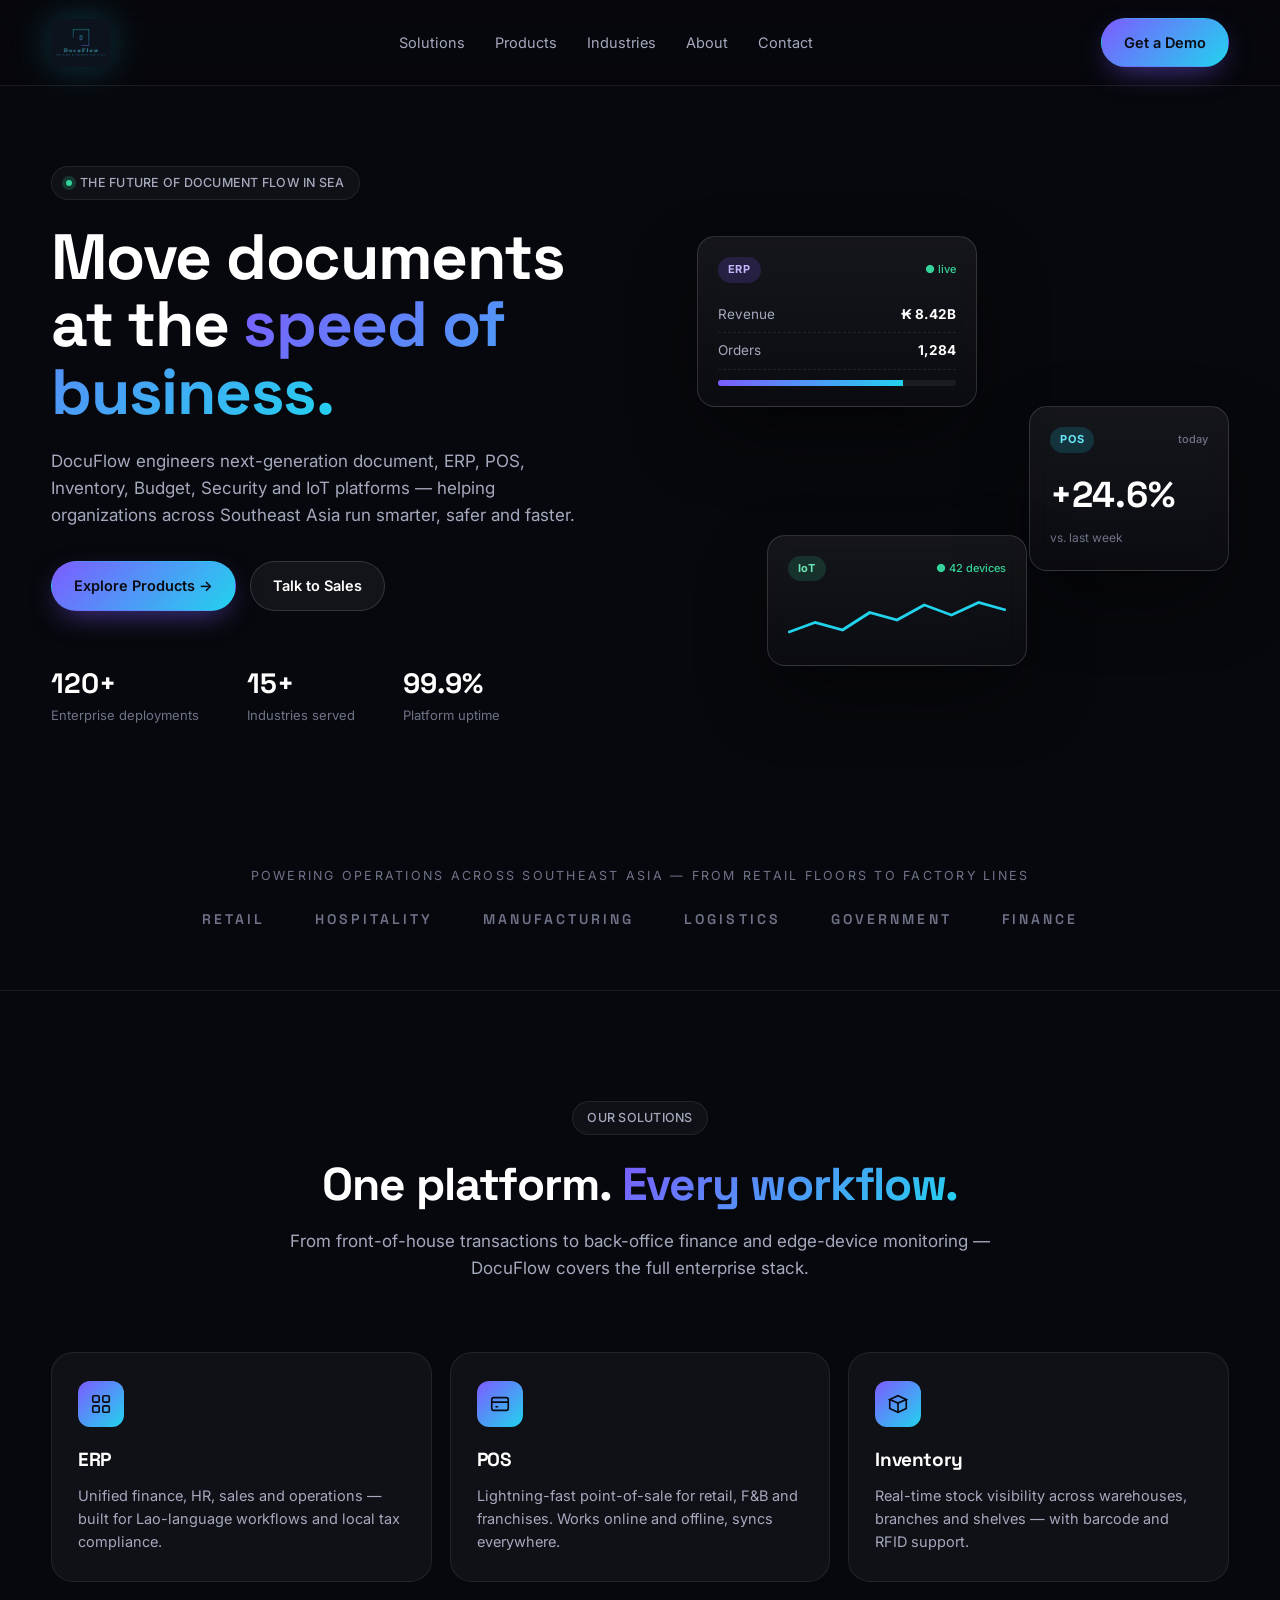
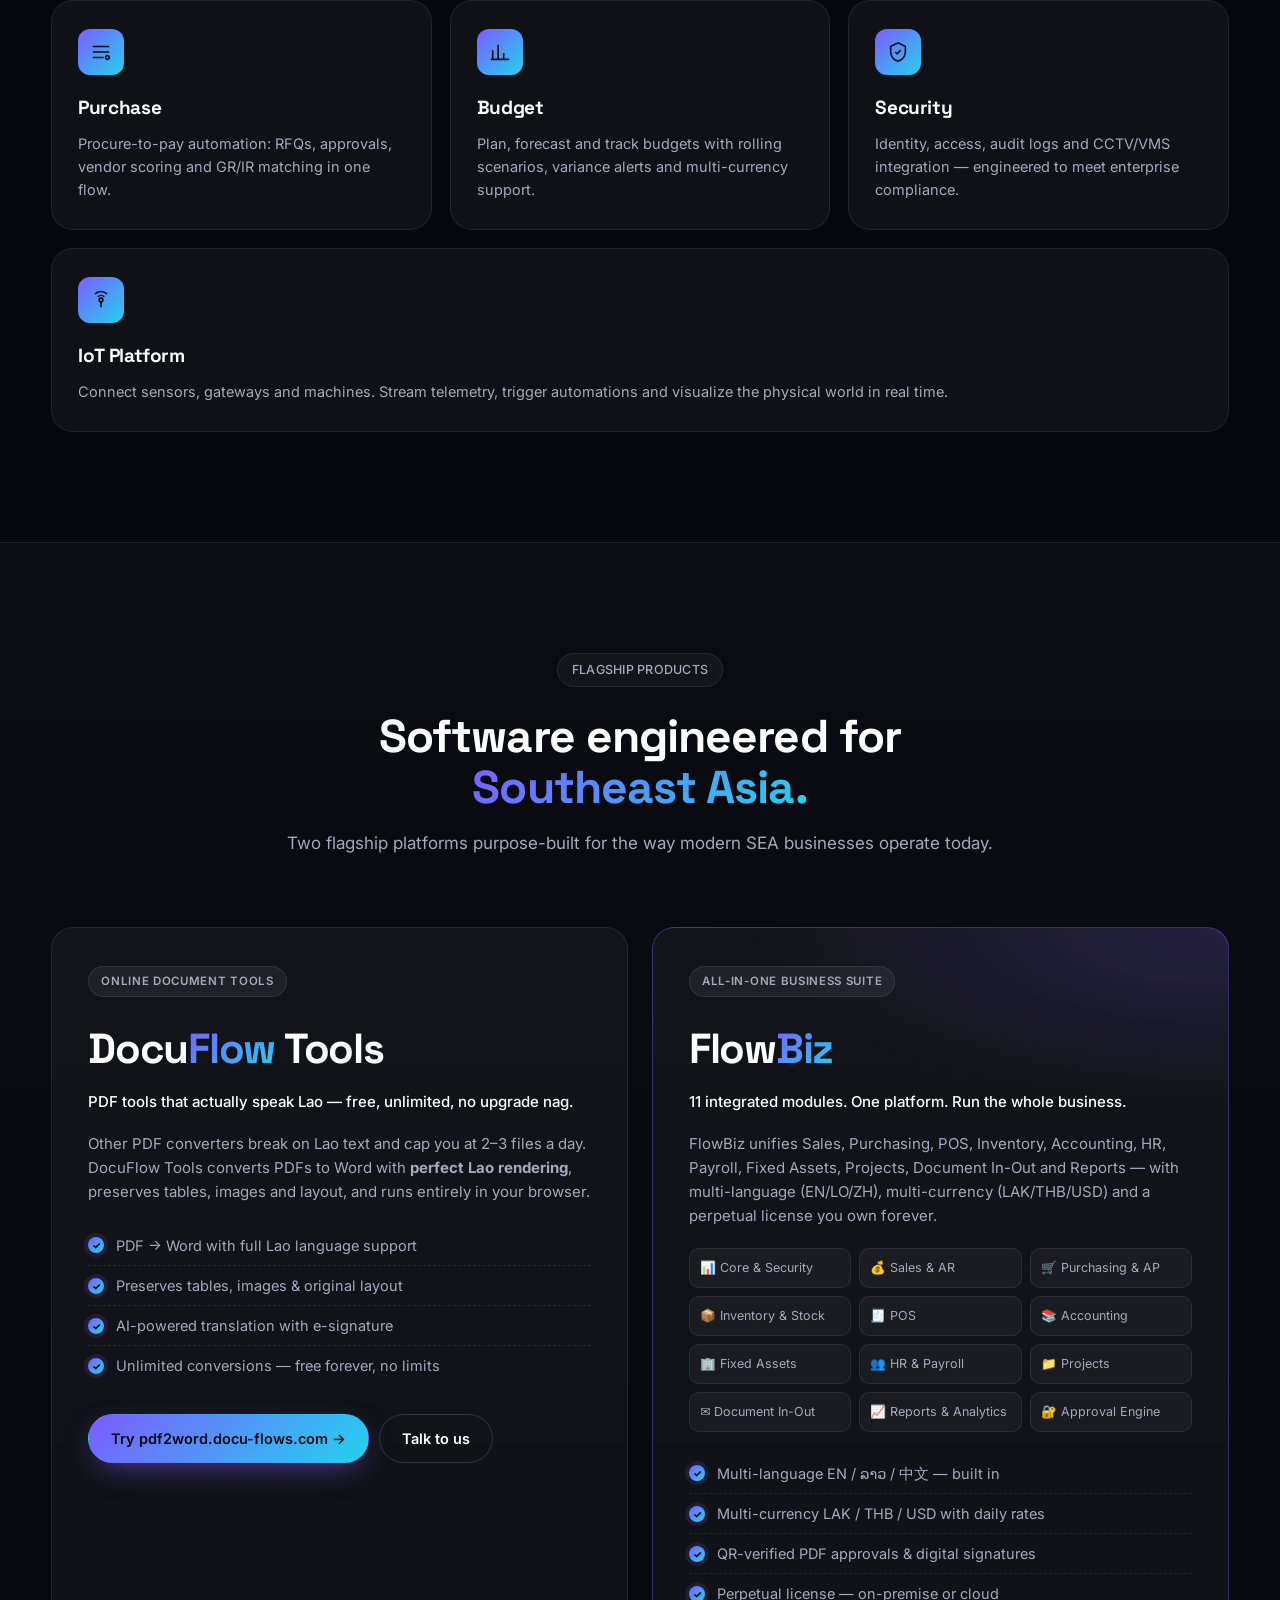
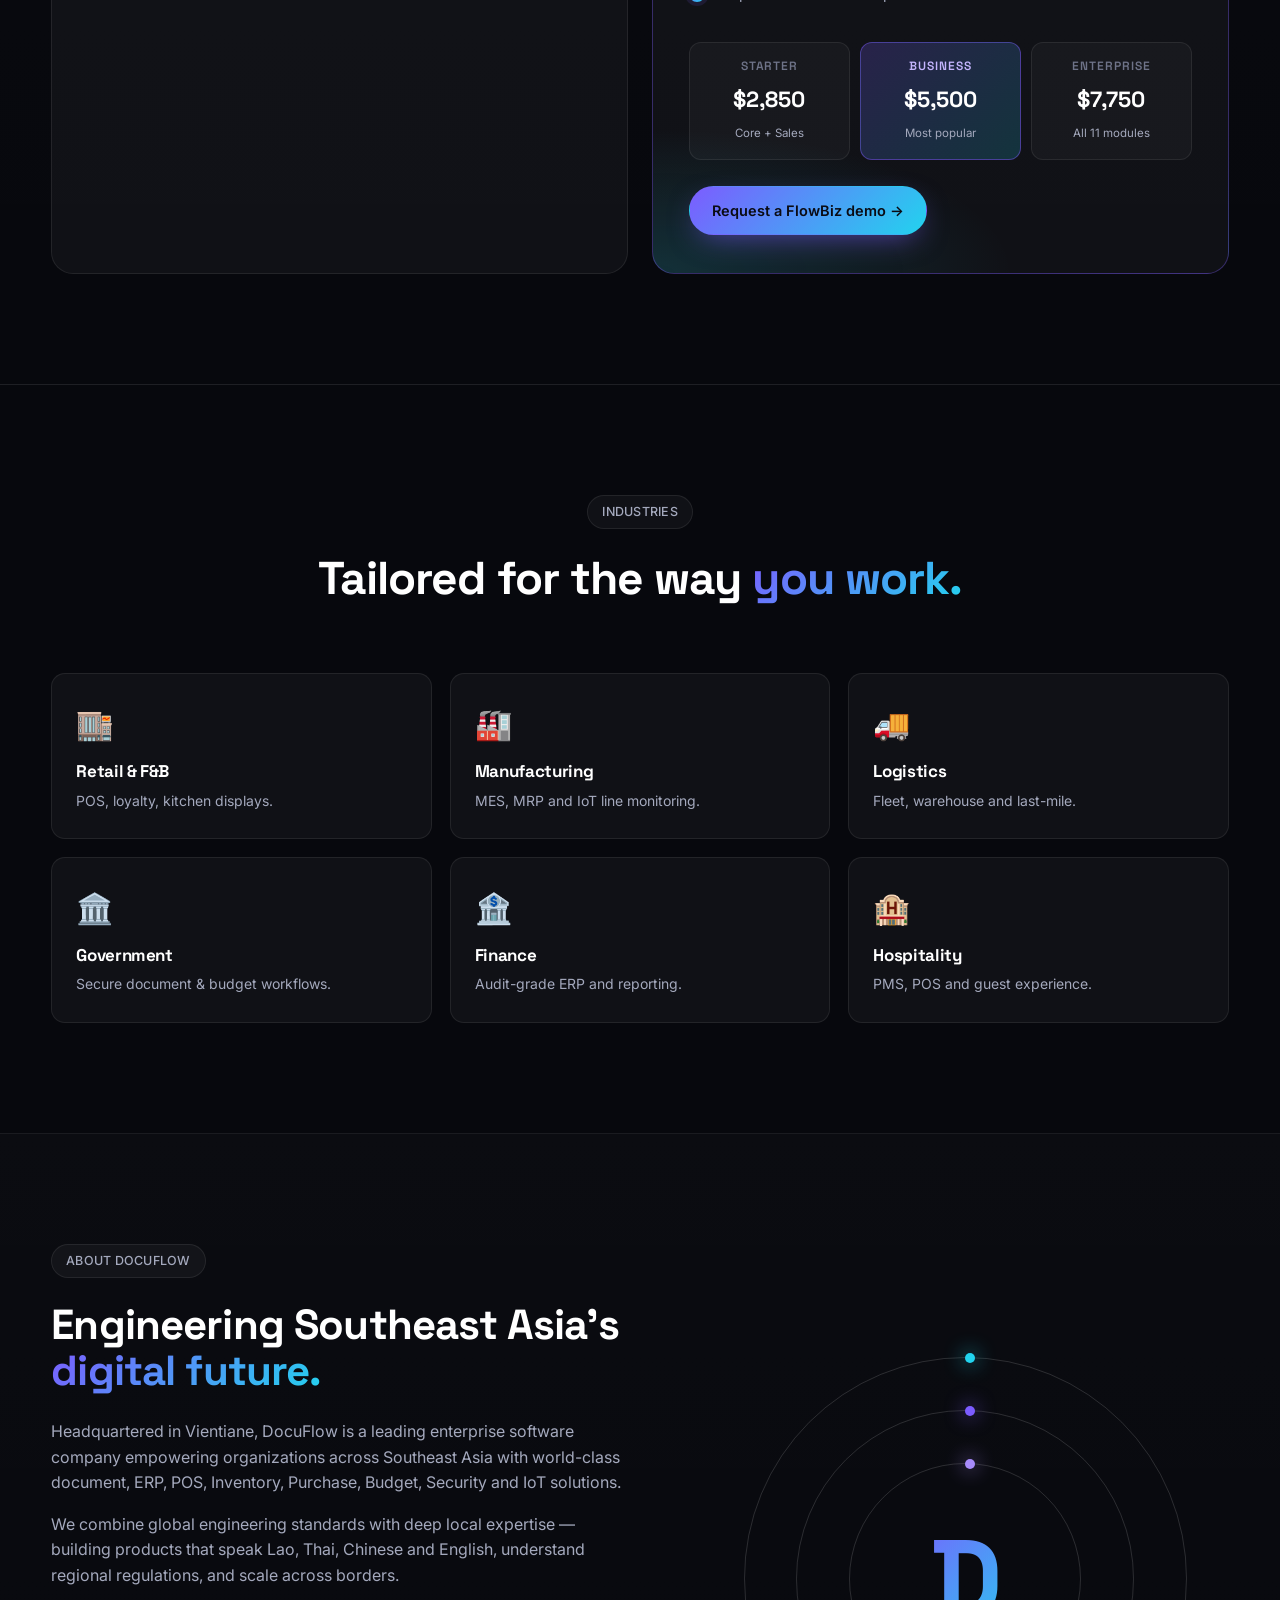
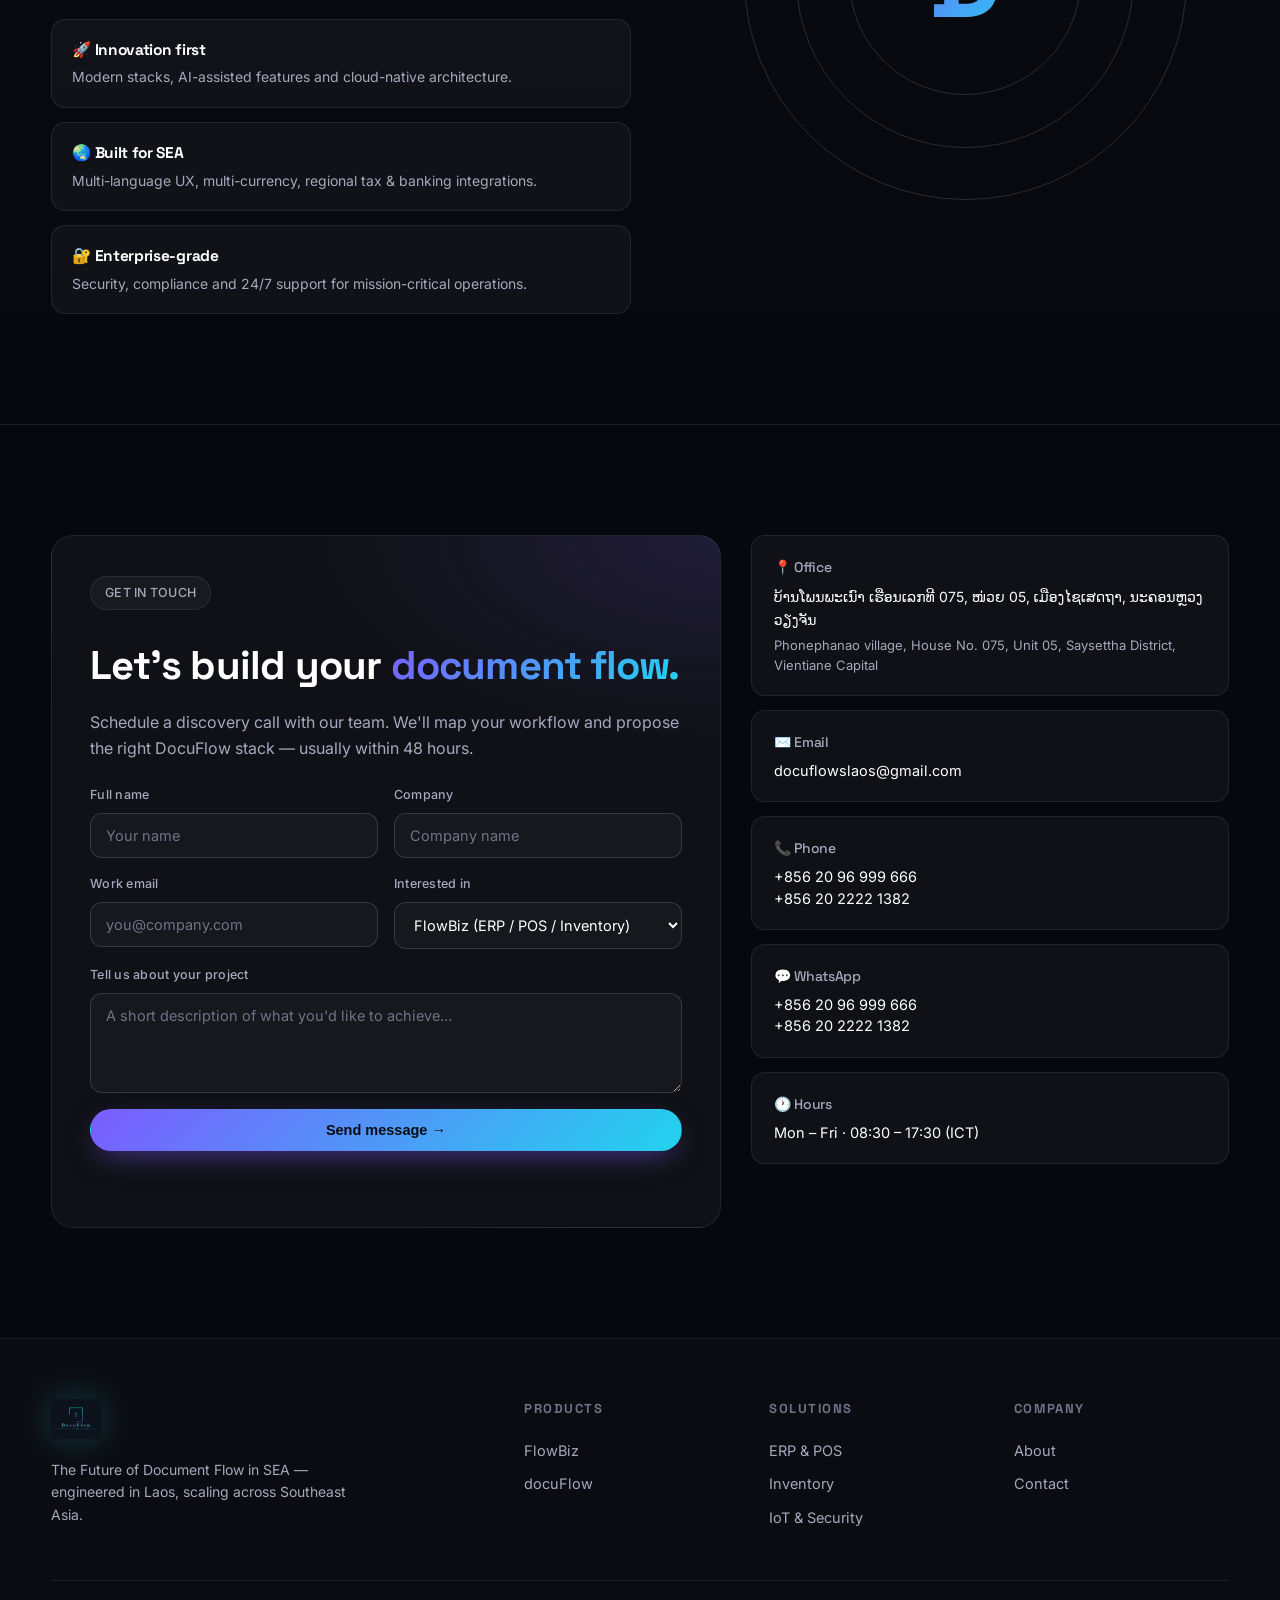
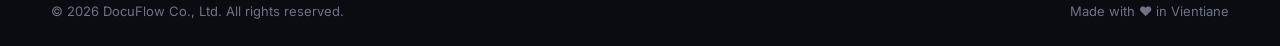
==== index.html @ 31f6bfe7 "initial initial" ====
<!DOCTYPE html>
<html lang="en">
<head>
  <meta charset="UTF-8" />
  <meta name="viewport" content="width=device-width, initial-scale=1.0" />
  <title>DocuFlow — The Future of Document Flow in SEA</title>
  <meta name="description" content="DocuFlow builds next-generation document, ERP, POS, Inventory, Budget, Security and IoT platforms for Southeast Asia — engineered in Laos, scaling across the region." />
  <link rel="preconnect" href="https://fonts.googleapis.com" />
  <link rel="preconnect" href="https://fonts.gstatic.com" crossorigin />
  <link href="https://fonts.googleapis.com/css2?family=Inter:wght@400;500;600;700;800&family=Space+Grotesk:wght@500;600;700&display=swap" rel="stylesheet" />
  <link rel="icon" type="image/jpeg" href="assets/full-logo.jpg" />
  <link rel="apple-touch-icon" href="assets/full-logo.jpg" />
  <link rel="stylesheet" href="styles.css" />
</head>
<body>
  <!-- Animated background -->
  <div class="bg-orbs" aria-hidden="true">
    <div class="orb orb-1"></div>
    <div class="orb orb-2"></div>
    <div class="orb orb-3"></div>
    <div class="grid-overlay"></div>
  </div>

  <!-- Navigation -->
  <header class="nav">
    <div class="container nav-inner">
      <a href="#home" class="logo" aria-label="DocuFlow home">
        <img class="logo-full" src="assets/full-logo.jpg" alt="DocuFlow — The Future of Document Flow in SEA" />
      </a>
      <nav class="nav-links" aria-label="Primary">
        <a href="#solutions">Solutions</a>
        <a href="#products">Products</a>
        <a href="#industries">Industries</a>
        <a href="#about">About</a>
        <a href="#contact">Contact</a>
      </nav>
      <a href="#contact" class="btn btn-primary nav-cta">Get a Demo</a>
      <button class="nav-toggle" id="navToggle" aria-label="Toggle menu" aria-expanded="false">
        <span></span><span></span><span></span>
      </button>
    </div>
  </header>

  <!-- Hero -->
  <section id="home" class="hero">
    <div class="container hero-inner">
      <div class="hero-content">
        <span class="eyebrow">
          <span class="dot"></span>
          The Future of Document Flow in SEA
        </span>
        <h1 class="hero-title">
          Move documents at the
          <span class="gradient-text">speed of business.</span>
        </h1>
        <p class="hero-sub">
          DocuFlow engineers next-generation document, ERP, POS, Inventory,
          Budget, Security and IoT platforms — helping organizations across
          Southeast Asia run smarter, safer and faster.
        </p>
        <div class="hero-cta">
          <a href="#products" class="btn btn-primary">Explore Products →</a>
          <a href="#contact" class="btn btn-ghost">Talk to Sales</a>
        </div>
        <div class="hero-stats">
          <div><strong>120+</strong><span>Enterprise deployments</span></div>
          <div><strong>15+</strong><span>Industries served</span></div>
          <div><strong>99.9%</strong><span>Platform uptime</span></div>
        </div>
      </div>

      <div class="hero-visual" aria-hidden="true">
        <div class="card-stack">
          <div class="float-card card-erp">
            <div class="card-head">
              <span class="pill">ERP</span>
              <span class="status live">● live</span>
            </div>
            <div class="card-body">
              <div class="row"><span>Revenue</span><b>₭ 8.42B</b></div>
              <div class="row"><span>Orders</span><b>1,284</b></div>
              <div class="bar"><span style="width:78%"></span></div>
            </div>
          </div>
          <div class="float-card card-pos">
            <div class="card-head">
              <span class="pill pill-cyan">POS</span>
              <span class="status">today</span>
            </div>
            <div class="metric">+24.6%</div>
            <small>vs. last week</small>
          </div>
          <div class="float-card card-iot">
            <div class="card-head">
              <span class="pill pill-green">IoT</span>
              <span class="status live">● 42 devices</span>
            </div>
            <div class="spark">
              <svg viewBox="0 0 120 40" preserveAspectRatio="none">
                <polyline fill="none" stroke="#22d3ee" stroke-width="2"
                  points="0,30 15,22 30,28 45,14 60,20 75,8 90,16 105,6 120,12"/>
              </svg>
            </div>
          </div>
        </div>
      </div>
    </div>
  </section>

  <!-- Trust strip -->
  <section class="trust">
    <div class="container">
      <p class="trust-label">Powering operations across Southeast Asia — from retail floors to factory lines</p>
      <div class="trust-logos">
        <span>RETAIL</span><span>HOSPITALITY</span><span>MANUFACTURING</span>
        <span>LOGISTICS</span><span>GOVERNMENT</span><span>FINANCE</span>
      </div>
    </div>
  </section>

  <!-- Solutions -->
  <section id="solutions" class="section">
    <div class="container">
      <div class="section-head">
        <span class="eyebrow eyebrow-center">Our Solutions</span>
        <h2>One platform. <span class="gradient-text">Every workflow.</span></h2>
        <p>From front-of-house transactions to back-office finance and edge-device monitoring — DocuFlow covers the full enterprise stack.</p>
      </div>

      <div class="solutions-grid">
        <article class="solution">
          <div class="solution-icon">
            <svg viewBox="0 0 24 24" fill="none" stroke="currentColor" stroke-width="1.8"><rect x="3" y="3" width="7" height="7" rx="1.5"/><rect x="14" y="3" width="7" height="7" rx="1.5"/><rect x="3" y="14" width="7" height="7" rx="1.5"/><rect x="14" y="14" width="7" height="7" rx="1.5"/></svg>
          </div>
          <h3>ERP</h3>
          <p>Unified finance, HR, sales and operations — built for Lao-language workflows and local tax compliance.</p>
        </article>

        <article class="solution">
          <div class="solution-icon">
            <svg viewBox="0 0 24 24" fill="none" stroke="currentColor" stroke-width="1.8"><rect x="3" y="5" width="18" height="14" rx="2"/><path d="M3 10h18M7 15h3"/></svg>
          </div>
          <h3>POS</h3>
          <p>Lightning-fast point-of-sale for retail, F&B and franchises. Works online and offline, syncs everywhere.</p>
        </article>

        <article class="solution">
          <div class="solution-icon">
            <svg viewBox="0 0 24 24" fill="none" stroke="currentColor" stroke-width="1.8"><path d="M3 7l9-4 9 4-9 4-9-4z"/><path d="M3 7v10l9 4 9-4V7"/><path d="M12 11v10"/></svg>
          </div>
          <h3>Inventory</h3>
          <p>Real-time stock visibility across warehouses, branches and shelves — with barcode and RFID support.</p>
        </article>

        <article class="solution">
          <div class="solution-icon">
            <svg viewBox="0 0 24 24" fill="none" stroke="currentColor" stroke-width="1.8"><path d="M3 6h18M3 12h18M3 18h12"/><circle cx="19" cy="18" r="2"/></svg>
          </div>
          <h3>Purchase</h3>
          <p>Procure-to-pay automation: RFQs, approvals, vendor scoring and GR/IR matching in one flow.</p>
        </article>

        <article class="solution">
          <div class="solution-icon">
            <svg viewBox="0 0 24 24" fill="none" stroke="currentColor" stroke-width="1.8"><path d="M4 20V10M10 20V4M16 20v-7M22 20H2"/></svg>
          </div>
          <h3>Budget</h3>
          <p>Plan, forecast and track budgets with rolling scenarios, variance alerts and multi-currency support.</p>
        </article>

        <article class="solution">
          <div class="solution-icon">
            <svg viewBox="0 0 24 24" fill="none" stroke="currentColor" stroke-width="1.8"><path d="M12 2l8 4v6c0 5-3.5 9-8 10-4.5-1-8-5-8-10V6l8-4z"/><path d="M9 12l2 2 4-4"/></svg>
          </div>
          <h3>Security</h3>
          <p>Identity, access, audit logs and CCTV/VMS integration — engineered to meet enterprise compliance.</p>
        </article>

        <article class="solution solution-wide">
          <div class="solution-icon">
            <svg viewBox="0 0 24 24" fill="none" stroke="currentColor" stroke-width="1.8"><circle cx="12" cy="12" r="2"/><path d="M8.5 8.5a5 5 0 017 0M5.5 5.5a9 9 0 0113 0M12 14v6"/></svg>
          </div>
          <h3>IoT Platform</h3>
          <p>Connect sensors, gateways and machines. Stream telemetry, trigger automations and visualize the physical world in real time.</p>
        </article>
      </div>
    </div>
  </section>

  <!-- Products -->
  <section id="products" class="section section-alt">
    <div class="container">
      <div class="section-head">
        <span class="eyebrow eyebrow-center">Flagship Products</span>
        <h2>Software engineered for <span class="gradient-text">Southeast Asia.</span></h2>
        <p>Two flagship platforms purpose-built for the way modern SEA businesses operate today.</p>
      </div>

      <div class="products-grid">
        <!-- docuFlow -->
        <article class="product">
          <div class="product-badge">Online Document Tools</div>
          <h3 class="product-title">Docu<span class="gradient-text">Flow</span> Tools</h3>
          <p class="product-tagline">PDF tools that actually speak Lao — free, unlimited, no upgrade nag.</p>
          <p>
            Other PDF converters break on Lao text and cap you at 2–3 files a day.
            DocuFlow Tools converts PDFs to Word with <strong>perfect Lao rendering</strong>,
            preserves tables, images and layout, and runs entirely in your browser.
          </p>
          <ul class="product-features">
            <li>PDF → Word with full Lao language support</li>
            <li>Preserves tables, images &amp; original layout</li>
            <li>AI-powered translation with e-signature</li>
            <li>Unlimited conversions — free forever, no limits</li>
          </ul>
          <div class="product-cta-row">
            <a href="https://pdf2word.docu-flows.com" target="_blank" rel="noopener" class="btn btn-primary">Try pdf2word.docu-flows.com →</a>
            <a href="#contact" class="btn btn-outline">Talk to us</a>
          </div>
        </article>

        <!-- FlowBiz -->
        <article class="product product-featured">
          <div class="product-badge">All-in-One Business Suite</div>
          <h3 class="product-title">Flow<span class="gradient-text">Biz</span></h3>
          <p class="product-tagline">11 integrated modules. One platform. Run the whole business.</p>
          <p>
            FlowBiz unifies Sales, Purchasing, POS, Inventory, Accounting, HR,
            Payroll, Fixed Assets, Projects, Document In-Out and Reports —
            with multi-language (EN/LO/ZH), multi-currency (LAK/THB/USD) and
            a perpetual license you own forever.
          </p>

          <div class="module-grid">
            <span>📊 Core &amp; Security</span>
            <span>💰 Sales &amp; AR</span>
            <span>🛒 Purchasing &amp; AP</span>
            <span>📦 Inventory &amp; Stock</span>
            <span>🧾 POS</span>
            <span>📚 Accounting</span>
            <span>🏢 Fixed Assets</span>
            <span>👥 HR &amp; Payroll</span>
            <span>📁 Projects</span>
            <span>✉️ Document In-Out</span>
            <span>📈 Reports &amp; Analytics</span>
            <span>🔐 Approval Engine</span>
          </div>

          <ul class="product-features">
            <li>Multi-language EN / ລາວ / 中文 — built in</li>
            <li>Multi-currency LAK / THB / USD with daily rates</li>
            <li>QR-verified PDF approvals &amp; digital signatures</li>
            <li>Perpetual license — on-premise or cloud</li>
          </ul>

          <div class="package-strip">
            <div class="pkg-mini">
              <h5>Starter</h5>
              <strong>$2,850</strong>
              <small>Core + Sales</small>
            </div>
            <div class="pkg-mini pkg-mini-featured">
              <h5>Business</h5>
              <strong>$5,500</strong>
              <small>Most popular</small>
            </div>
            <div class="pkg-mini">
              <h5>Enterprise</h5>
              <strong>$7,750</strong>
              <small>All 11 modules</small>
            </div>
          </div>

          <a href="#contact" class="btn btn-primary">Request a FlowBiz demo →</a>
        </article>
      </div>
    </div>
  </section>

  <!-- Industries -->
  <section id="industries" class="section">
    <div class="container">
      <div class="section-head">
        <span class="eyebrow eyebrow-center">Industries</span>
        <h2>Tailored for the way <span class="gradient-text">you work.</span></h2>
      </div>
      <div class="industries-grid">
        <div class="industry"><span>🏬</span><h4>Retail &amp; F&amp;B</h4><p>POS, loyalty, kitchen displays.</p></div>
        <div class="industry"><span>🏭</span><h4>Manufacturing</h4><p>MES, MRP and IoT line monitoring.</p></div>
        <div class="industry"><span>🚚</span><h4>Logistics</h4><p>Fleet, warehouse and last-mile.</p></div>
        <div class="industry"><span>🏛️</span><h4>Government</h4><p>Secure document &amp; budget workflows.</p></div>
        <div class="industry"><span>🏦</span><h4>Finance</h4><p>Audit-grade ERP and reporting.</p></div>
        <div class="industry"><span>🏨</span><h4>Hospitality</h4><p>PMS, POS and guest experience.</p></div>
      </div>
    </div>
  </section>

  <!-- About -->
  <section id="about" class="section section-alt">
    <div class="container about-grid">
      <div>
        <span class="eyebrow">About DocuFlow</span>
        <h2>Engineering Southeast Asia's <span class="gradient-text">digital future.</span></h2>
        <p>
          Headquartered in Vientiane, DocuFlow is a leading enterprise software
          company empowering organizations across Southeast Asia with world-class
          document, ERP, POS, Inventory, Purchase, Budget, Security and IoT solutions.
        </p>
        <p>
          We combine global engineering standards with deep local expertise —
          building products that speak Lao, Thai, Chinese and English, understand
          regional regulations, and scale across borders.
        </p>
        <div class="value-cards">
          <div class="value">
            <h4>🚀 Innovation first</h4>
            <p>Modern stacks, AI-assisted features and cloud-native architecture.</p>
          </div>
          <div class="value">
            <h4>🌏 Built for SEA</h4>
            <p>Multi-language UX, multi-currency, regional tax &amp; banking integrations.</p>
          </div>
          <div class="value">
            <h4>🔐 Enterprise-grade</h4>
            <p>Security, compliance and 24/7 support for mission-critical operations.</p>
          </div>
        </div>
      </div>
      <div class="about-visual" aria-hidden="true">
        <div class="ring"></div>
        <div class="ring ring-2"></div>
        <div class="ring ring-3"></div>
        <div class="about-center">D</div>
      </div>
    </div>
  </section>

  <!-- Contact -->
  <section id="contact" class="section">
    <div class="container contact-wrap">
      <div class="contact-card">
        <span class="eyebrow">Get in touch</span>
        <h2>Let's build your <span class="gradient-text">document flow.</span></h2>
        <p>Schedule a discovery call with our team. We'll map your workflow and propose the right DocuFlow stack — usually within 48 hours.</p>
        <form class="contact-form" id="contactForm" novalidate>
          <div class="field-row">
            <div class="field">
              <label for="name">Full name</label>
              <input id="name" name="name" type="text" placeholder="Your name" required />
            </div>
            <div class="field">
              <label for="company">Company</label>
              <input id="company" name="company" type="text" placeholder="Company name" />
            </div>
          </div>
          <div class="field-row">
            <div class="field">
              <label for="email">Work email</label>
              <input id="email" name="email" type="email" placeholder="you@company.com" required />
            </div>
            <div class="field">
              <label for="interest">Interested in</label>
              <select id="interest" name="interest">
                <option>FlowBiz (ERP / POS / Inventory)</option>
                <option>docuFlow (Document Workflow)</option>
                <option>IoT &amp; Security</option>
                <option>Custom solution</option>
              </select>
            </div>
          </div>
          <div class="field">
            <label for="message">Tell us about your project</label>
            <textarea id="message" name="message" rows="4" placeholder="A short description of what you'd like to achieve…"></textarea>
          </div>
          <button type="submit" class="btn btn-primary btn-block">Send message →</button>
          <p class="form-status" id="formStatus" role="status" aria-live="polite"></p>
        </form>
      </div>

      <aside class="contact-side">
        <div class="contact-item">
          <h4>📍 Office</h4>
          <p lang="lo">ບ້ານໂພນພະເນົາ ເຮືອນເລກທີ 075, ໜ່ວຍ 05, ເມືອງໄຊເສດຖາ, ນະຄອນຫຼວງວຽງຈັນ</p>
          <p class="contact-sub">Phonephanao village, House No. 075, Unit 05, Saysettha District, Vientiane Capital</p>
        </div>
        <div class="contact-item">
          <h4>✉️ Email</h4>
          <p><a href="mailto:docuflowslaos@gmail.com">docuflowslaos@gmail.com</a></p>
        </div>
        <div class="contact-item">
          <h4>📞 Phone</h4>
          <p>
            <a href="tel:+8562096999666">+856 20 96 999 666</a><br />
            <a href="tel:+8562022221382">+856 20 2222 1382</a>
          </p>
        </div>
        <div class="contact-item">
          <h4>💬 WhatsApp</h4>
          <p>
            <a href="https://wa.me/8562096999666" target="_blank" rel="noopener">+856 20 96 999 666</a><br />
            <a href="https://wa.me/8562022221382" target="_blank" rel="noopener">+856 20 2222 1382</a>
          </p>
        </div>
        <div class="contact-item">
          <h4>🕐 Hours</h4>
          <p>Mon – Fri · 08:30 – 17:30 (ICT)</p>
        </div>
      </aside>
    </div>
  </section>

  <!-- Footer -->
  <footer class="footer">
    <div class="container footer-inner">
      <div>
        <a href="#home" class="logo">
          <img class="logo-full logo-full-sm" src="assets/full-logo.jpg" alt="DocuFlow" />
        </a>
        <p class="footer-tag">The Future of Document Flow in SEA — engineered in Laos, scaling across Southeast Asia.</p>
      </div>
      <div class="footer-cols">
        <div>
          <h5>Products</h5>
          <a href="#products">FlowBiz</a>
          <a href="#products">docuFlow</a>
        </div>
        <div>
          <h5>Solutions</h5>
          <a href="#solutions">ERP &amp; POS</a>
          <a href="#solutions">Inventory</a>
          <a href="#solutions">IoT &amp; Security</a>
        </div>
        <div>
          <h5>Company</h5>
          <a href="#about">About</a>
          <a href="#contact">Contact</a>
        </div>
      </div>
    </div>
    <div class="container footer-bottom">
      <span>© <span id="year"></span> DocuFlow Co., Ltd. All rights reserved.</span>
      <span>Made with ❤ in Vientiane</span>
    </div>
  </footer>

  <script src="script.js"></script>
</body>
</html>
---- styles.css ----
/* =========================
   DocuFlow — modern tech theme
   ========================= */

:root {
  --bg: #07080d;
  --bg-2: #0b0d16;
  --surface: rgba(255, 255, 255, 0.04);
  --surface-2: rgba(255, 255, 255, 0.06);
  --border: rgba(255, 255, 255, 0.08);
  --border-strong: rgba(255, 255, 255, 0.14);
  --text: #e7e9f3;
  --text-soft: #a4a9bd;
  --text-dim: #6e7388;
  --primary: #7c5cff;
  --primary-2: #22d3ee;
  --accent: #a78bfa;
  --green: #34d399;
  --gradient: linear-gradient(135deg, #7c5cff 0%, #22d3ee 100%);
  --gradient-soft: linear-gradient(135deg, rgba(124,92,255,.18), rgba(34,211,238,.18));
  --shadow-lg: 0 30px 80px -20px rgba(0, 0, 0, 0.7);
  --radius: 14px;
  --radius-lg: 22px;
}

* { box-sizing: border-box; }

html, body {
  margin: 0;
  padding: 0;
  background: var(--bg);
  color: var(--text);
  font-family: 'Inter', system-ui, -apple-system, Segoe UI, Roboto, sans-serif;
  line-height: 1.6;
  -webkit-font-smoothing: antialiased;
  overflow-x: hidden;
}

a { color: inherit; text-decoration: none; }
img, svg { max-width: 100%; display: block; }

h1, h2, h3, h4, h5 {
  font-family: 'Space Grotesk', 'Inter', sans-serif;
  font-weight: 700;
  letter-spacing: -0.02em;
  margin: 0 0 0.6em;
  color: #fff;
}

p { margin: 0 0 1em; color: var(--text-soft); }

.container {
  width: min(1180px, 92%);
  margin: 0 auto;
}

/* =========================
   Background orbs
   ========================= */
.bg-orbs {
  position: fixed;
  inset: 0;
  z-index: -1;
  overflow: hidden;
  pointer-events: none;
}
.orb {
  position: absolute;
  border-radius: 50%;
  filter: blur(90px);
  opacity: 0.55;
  animation: float 18s ease-in-out infinite;
}
.orb-1 { width: 520px; height: 520px; background: #7c5cff; top: -120px; left: -120px; }
.orb-2 { width: 440px; height: 440px; background: #22d3ee; top: 30%; right: -100px; animation-delay: -6s; }
.orb-3 { width: 480px; height: 480px; background: #a78bfa; bottom: -160px; left: 30%; animation-delay: -12s; }

.grid-overlay {
  position: absolute;
  inset: 0;
  background-image:
    linear-gradient(rgba(255,255,255,.035) 1px, transparent 1px),
    linear-gradient(90deg, rgba(255,255,255,.035) 1px, transparent 1px);
  background-size: 60px 60px;
  mask-image: radial-gradient(ellipse at center, #000 30%, transparent 75%);
  -webkit-mask-image: radial-gradient(ellipse at center, #000 30%, transparent 75%);
}

@keyframes float {
  0%, 100% { transform: translate(0,0) scale(1); }
  50% { transform: translate(40px, -30px) scale(1.08); }
}

/* =========================
   Navigation
   ========================= */
.nav {
  position: sticky;
  top: 0;
  z-index: 50;
  backdrop-filter: blur(14px);
  -webkit-backdrop-filter: blur(14px);
  background: rgba(7, 8, 13, 0.6);
  border-bottom: 1px solid var(--border);
}
.nav-inner {
  display: flex;
  align-items: center;
  justify-content: space-between;
  padding: 18px 0;
  gap: 24px;
}
.logo {
  display: inline-flex;
  align-items: center;
  gap: 10px;
  font-family: 'Space Grotesk', sans-serif;
  font-weight: 700;
  font-size: 20px;
  letter-spacing: -0.02em;
}
.logo-mark {
  width: 44px;
  height: 22px;
  object-fit: contain;
  filter: drop-shadow(0 0 14px rgba(124, 92, 255, 0.35));
}
.logo-text { color: #fff; }
.logo-accent {
  background: var(--gradient);
  -webkit-background-clip: text;
  background-clip: text;
  color: transparent;
}

/* Full-logo image (icon + wordmark together) */
.logo-full {
  height: 48px;
  width: auto;
  object-fit: contain;
  border-radius: 6px;
  filter: drop-shadow(0 0 18px rgba(34, 211, 238, 0.25));
  transition: filter .2s;
}
.logo:hover .logo-full {
  filter: drop-shadow(0 0 22px rgba(34, 211, 238, 0.45));
}
.logo-full-sm { height: 40px; }

@media (max-width: 720px) {
  .logo-full { height: 38px; }
}

.nav-links {
  display: flex;
  gap: 30px;
  font-size: 14.5px;
  color: var(--text-soft);
}
.nav-links a { position: relative; transition: color .2s; }
.nav-links a:hover { color: #fff; }
.nav-links a::after {
  content: "";
  position: absolute;
  left: 0; right: 0; bottom: -6px;
  height: 2px;
  background: var(--gradient);
  transform: scaleX(0);
  transform-origin: left;
  transition: transform .25s ease;
}
.nav-links a:hover::after { transform: scaleX(1); }

.nav-toggle {
  display: none;
  background: none;
  border: none;
  width: 32px;
  height: 32px;
  flex-direction: column;
  justify-content: center;
  gap: 5px;
  cursor: pointer;
}
.nav-toggle span {
  display: block;
  width: 22px;
  height: 2px;
  background: #fff;
  transition: transform .25s, opacity .25s;
}

/* =========================
   Buttons
   ========================= */
.btn {
  display: inline-flex;
  align-items: center;
  justify-content: center;
  gap: 8px;
  padding: 12px 22px;
  border-radius: 999px;
  font-weight: 600;
  font-size: 14.5px;
  cursor: pointer;
  border: 1px solid transparent;
  transition: transform .15s ease, box-shadow .2s ease, background .25s ease;
  white-space: nowrap;
}
.btn-primary {
  background: var(--gradient);
  color: #0a0b13;
  box-shadow: 0 10px 30px -10px rgba(124, 92, 255, 0.65);
}
.btn-primary:hover { transform: translateY(-2px); box-shadow: 0 14px 36px -10px rgba(34, 211, 238, 0.55); }
.btn-ghost {
  background: rgba(255,255,255,0.05);
  color: #fff;
  border-color: var(--border-strong);
}
.btn-ghost:hover { background: rgba(255,255,255,0.1); }
.btn-outline {
  background: transparent;
  color: #fff;
  border-color: var(--border-strong);
}
.btn-outline:hover { background: rgba(255,255,255,0.06); border-color: rgba(255,255,255,0.3); }
.btn-block { width: 100%; }

/* =========================
   Hero
   ========================= */
.hero {
  position: relative;
  padding: 80px 0 110px;
}
.hero-inner {
  display: grid;
  grid-template-columns: 1.1fr 1fr;
  gap: 60px;
  align-items: center;
}

.eyebrow {
  display: inline-flex;
  align-items: center;
  gap: 8px;
  padding: 6px 14px;
  border-radius: 999px;
  background: var(--surface);
  border: 1px solid var(--border);
  font-size: 12.5px;
  font-weight: 500;
  color: var(--text-soft);
  letter-spacing: 0.02em;
  text-transform: uppercase;
  margin-bottom: 24px;
}
.eyebrow-center { display: inline-flex; }
.eyebrow .dot {
  width: 6px; height: 6px; border-radius: 50%;
  background: var(--green);
  box-shadow: 0 0 0 4px rgba(52, 211, 153, 0.2);
}

.hero-title {
  font-size: clamp(36px, 5.4vw, 64px);
  line-height: 1.05;
  margin-bottom: 22px;
}
.gradient-text {
  background: var(--gradient);
  -webkit-background-clip: text;
  background-clip: text;
  color: transparent;
}
.hero-sub {
  font-size: 17px;
  max-width: 540px;
  margin-bottom: 32px;
}
.hero-cta {
  display: flex;
  gap: 14px;
  flex-wrap: wrap;
  margin-bottom: 50px;
}
.hero-stats {
  display: flex;
  gap: 48px;
  flex-wrap: wrap;
}
.hero-stats > div { display: flex; flex-direction: column; }
.hero-stats strong {
  font-family: 'Space Grotesk', sans-serif;
  font-size: 28px;
  color: #fff;
}
.hero-stats span { font-size: 13px; color: var(--text-dim); }

/* Hero visual */
.hero-visual {
  position: relative;
  height: 480px;
}
.card-stack { position: absolute; inset: 0; }
.float-card {
  position: absolute;
  background: linear-gradient(180deg, rgba(255,255,255,0.06), rgba(255,255,255,0.02));
  border: 1px solid var(--border-strong);
  border-radius: 18px;
  padding: 20px;
  backdrop-filter: blur(12px);
  -webkit-backdrop-filter: blur(12px);
  box-shadow: var(--shadow-lg);
  animation: cardFloat 6s ease-in-out infinite;
}
.card-erp { top: 30px; left: 0; width: 280px; }
.card-pos { top: 200px; right: 0; width: 200px; animation-delay: -2s; }
.card-iot { bottom: 20px; left: 70px; width: 260px; animation-delay: -4s; }

@keyframes cardFloat {
  0%, 100% { transform: translateY(0); }
  50% { transform: translateY(-10px); }
}

.card-head {
  display: flex;
  align-items: center;
  justify-content: space-between;
  margin-bottom: 14px;
}
.pill {
  display: inline-block;
  padding: 4px 10px;
  border-radius: 999px;
  background: rgba(124, 92, 255, 0.18);
  color: #c4b5fd;
  font-size: 11px;
  font-weight: 700;
  letter-spacing: 0.08em;
}
.pill-cyan { background: rgba(34, 211, 238, 0.16); color: #67e8f9; }
.pill-green { background: rgba(52, 211, 153, 0.16); color: #6ee7b7; }
.status {
  font-size: 11px;
  color: var(--text-dim);
  font-weight: 500;
}
.status.live { color: var(--green); }
.row {
  display: flex;
  justify-content: space-between;
  padding: 7px 0;
  font-size: 13.5px;
  color: var(--text-soft);
  border-bottom: 1px dashed var(--border);
}
.row:last-of-type { border-bottom: none; }
.row b { color: #fff; }
.bar {
  height: 6px;
  margin-top: 10px;
  background: rgba(255,255,255,0.06);
  border-radius: 999px;
  overflow: hidden;
}
.bar span {
  display: block;
  height: 100%;
  background: var(--gradient);
}
.metric {
  font-family: 'Space Grotesk', sans-serif;
  font-size: 36px;
  font-weight: 700;
  color: #fff;
}
.float-card small { color: var(--text-dim); font-size: 12px; }
.spark svg { width: 100%; height: 50px; }

/* =========================
   Trust strip
   ========================= */
.trust {
  padding: 30px 0 60px;
  border-bottom: 1px solid var(--border);
}
.trust-label {
  text-align: center;
  font-size: 12.5px;
  letter-spacing: 0.18em;
  text-transform: uppercase;
  color: var(--text-dim);
  margin-bottom: 22px;
}
.trust-logos {
  display: flex;
  justify-content: center;
  flex-wrap: wrap;
  gap: 50px;
  font-family: 'Space Grotesk', sans-serif;
  font-weight: 600;
  font-size: 14px;
  letter-spacing: 0.22em;
  color: var(--text-dim);
}
.trust-logos span {
  transition: color .2s;
}
.trust-logos span:hover { color: #fff; }

/* =========================
   Sections
   ========================= */
.section {
  padding: 110px 0;
  position: relative;
}
.section-alt {
  background: linear-gradient(180deg, rgba(255,255,255,0.015), rgba(255,255,255,0));
  border-top: 1px solid var(--border);
  border-bottom: 1px solid var(--border);
}
.section-head {
  text-align: center;
  max-width: 720px;
  margin: 0 auto 70px;
}
.section-head h2 {
  font-size: clamp(30px, 4vw, 46px);
  line-height: 1.1;
  margin-bottom: 18px;
}
.section-head p { font-size: 17px; }

/* =========================
   Solutions grid
   ========================= */
.solutions-grid {
  display: grid;
  grid-template-columns: repeat(3, 1fr);
  gap: 18px;
}
.solution {
  position: relative;
  padding: 28px 26px;
  border: 1px solid var(--border);
  border-radius: var(--radius-lg);
  background: var(--surface);
  transition: transform .25s ease, border-color .25s ease, background .25s ease;
  overflow: hidden;
}
.solution::before {
  content: "";
  position: absolute;
  inset: 0;
  background: var(--gradient-soft);
  opacity: 0;
  transition: opacity .3s ease;
  pointer-events: none;
}
.solution:hover {
  transform: translateY(-4px);
  border-color: var(--border-strong);
}
.solution:hover::before { opacity: 1; }
.solution > * { position: relative; z-index: 1; }
.solution-icon {
  width: 46px;
  height: 46px;
  border-radius: 12px;
  background: var(--gradient);
  display: flex;
  align-items: center;
  justify-content: center;
  color: #0a0b13;
  margin-bottom: 18px;
}
.solution-icon svg { width: 22px; height: 22px; }
.solution h3 { font-size: 19px; margin-bottom: 8px; }
.solution p { font-size: 14.5px; margin: 0; }
.solution-wide { grid-column: span 3; }

/* =========================
   Products
   ========================= */
.products-grid {
  display: grid;
  grid-template-columns: 1fr 1fr;
  gap: 24px;
}
.product {
  position: relative;
  padding: 38px 36px;
  border: 1px solid var(--border);
  border-radius: var(--radius-lg);
  background: var(--surface);
  overflow: hidden;
  transition: transform .25s ease, border-color .25s ease;
}
.product:hover { transform: translateY(-4px); border-color: var(--border-strong); }
.product-featured {
  background:
    radial-gradient(800px 300px at 100% 0%, rgba(124,92,255,0.18), transparent 60%),
    radial-gradient(600px 240px at 0% 100%, rgba(34,211,238,0.16), transparent 60%),
    var(--surface);
  border-color: rgba(124,92,255,0.35);
}
.product-badge {
  display: inline-block;
  padding: 5px 12px;
  border-radius: 999px;
  background: rgba(255,255,255,0.06);
  border: 1px solid var(--border);
  font-size: 11.5px;
  font-weight: 600;
  letter-spacing: 0.06em;
  text-transform: uppercase;
  color: var(--text-soft);
  margin-bottom: 18px;
}
.product-title {
  font-family: 'Space Grotesk', sans-serif;
  font-size: 42px;
  letter-spacing: -0.03em;
  margin-bottom: 8px;
}
.product-tagline {
  color: #fff;
  font-weight: 500;
  font-size: 16px;
  margin-bottom: 18px;
}
.product p { font-size: 15px; }
.product-features {
  list-style: none;
  padding: 0;
  margin: 22px 0 28px;
}
.product-features li {
  position: relative;
  padding: 8px 0 8px 28px;
  font-size: 14.5px;
  color: var(--text-soft);
  border-bottom: 1px dashed var(--border);
}
.product-features li:last-child { border-bottom: none; }
.product-features li::before {
  content: "";
  position: absolute;
  left: 0; top: 50%;
  transform: translateY(-50%);
  width: 16px; height: 16px;
  border-radius: 50%;
  background: var(--gradient);
  box-shadow: 0 0 0 4px rgba(124, 92, 255, 0.12);
}
.product-features li::after {
  content: "✓";
  position: absolute;
  left: 3.5px; top: 50%;
  transform: translateY(-50%);
  color: #0a0b13;
  font-size: 10px;
  font-weight: 800;
}

.product-cta-row {
  display: flex;
  flex-wrap: wrap;
  gap: 10px;
}

/* FlowBiz module chips */
.module-grid {
  display: grid;
  grid-template-columns: repeat(3, 1fr);
  gap: 8px;
  margin: 20px 0 8px;
}
.module-grid span {
  padding: 9px 10px;
  background: rgba(255,255,255,0.04);
  border: 1px solid var(--border);
  border-radius: 10px;
  font-size: 12.5px;
  color: var(--text-soft);
  text-align: left;
  transition: border-color .2s, color .2s, background .2s;
}
.module-grid span:hover {
  border-color: var(--border-strong);
  color: #fff;
  background: rgba(124,92,255,0.08);
}

/* FlowBiz pricing strip */
.package-strip {
  display: grid;
  grid-template-columns: repeat(3, 1fr);
  gap: 10px;
  margin: 22px 0 26px;
}
.pkg-mini {
  padding: 14px 12px;
  background: rgba(255,255,255,0.03);
  border: 1px solid var(--border);
  border-radius: 12px;
  text-align: center;
}
.pkg-mini h5 {
  font-size: 12px;
  font-weight: 600;
  letter-spacing: 0.08em;
  text-transform: uppercase;
  color: var(--text-dim);
  margin-bottom: 6px;
}
.pkg-mini strong {
  display: block;
  font-family: 'Space Grotesk', sans-serif;
  font-size: 22px;
  color: #fff;
  margin-bottom: 2px;
}
.pkg-mini small {
  font-size: 11.5px;
  color: var(--text-soft);
}
.pkg-mini-featured {
  background: linear-gradient(135deg, rgba(124,92,255,0.22), rgba(34,211,238,0.18));
  border-color: rgba(124,92,255,0.45);
}
.pkg-mini-featured h5 { color: #c4b5fd; }

/* =========================
   Industries
   ========================= */
.industries-grid {
  display: grid;
  grid-template-columns: repeat(3, 1fr);
  gap: 18px;
}
.industry {
  padding: 26px 24px;
  border: 1px solid var(--border);
  border-radius: var(--radius);
  background: var(--surface);
  transition: transform .2s ease, border-color .2s ease;
}
.industry:hover { transform: translateY(-3px); border-color: var(--border-strong); }
.industry span { font-size: 30px; display: block; margin-bottom: 10px; }
.industry h4 { font-size: 17px; margin-bottom: 4px; }
.industry p { font-size: 14px; margin: 0; }

/* =========================
   About
   ========================= */
.about-grid {
  display: grid;
  grid-template-columns: 1.1fr 1fr;
  gap: 70px;
  align-items: center;
}
.about-grid h2 {
  font-size: clamp(28px, 3.8vw, 42px);
  line-height: 1.1;
}
.value-cards {
  display: grid;
  gap: 14px;
  margin-top: 30px;
}
.value {
  padding: 18px 20px;
  background: var(--surface);
  border: 1px solid var(--border);
  border-radius: var(--radius);
}
.value h4 { font-size: 15.5px; margin-bottom: 4px; }
.value p { font-size: 14px; margin: 0; }

.about-visual {
  position: relative;
  aspect-ratio: 1;
  display: flex;
  align-items: center;
  justify-content: center;
}
.ring {
  position: absolute;
  inset: 18%;
  border: 1px solid var(--border-strong);
  border-radius: 50%;
  animation: spin 25s linear infinite;
}
.ring::before {
  content: "";
  position: absolute;
  top: -5px; left: 50%;
  width: 10px; height: 10px;
  background: var(--primary);
  border-radius: 50%;
  box-shadow: 0 0 20px var(--primary);
}
.ring-2 { inset: 8%; animation-duration: 35s; animation-direction: reverse; }
.ring-2::before { background: var(--primary-2); box-shadow: 0 0 20px var(--primary-2); }
.ring-3 { inset: 28%; animation-duration: 18s; }
.ring-3::before { background: var(--accent); box-shadow: 0 0 20px var(--accent); }
.about-center {
  position: relative;
  font-family: 'Space Grotesk', sans-serif;
  font-size: 110px;
  font-weight: 700;
  background: var(--gradient);
  -webkit-background-clip: text;
  background-clip: text;
  color: transparent;
}

@keyframes spin {
  to { transform: rotate(360deg); }
}

/* =========================
   Contact
   ========================= */
.contact-wrap {
  display: grid;
  grid-template-columns: 1.4fr 1fr;
  gap: 30px;
  align-items: stretch;
}
.contact-card {
  padding: 40px 38px;
  background:
    radial-gradient(600px 300px at 100% 0%, rgba(124,92,255,0.14), transparent 70%),
    var(--surface);
  border: 1px solid var(--border);
  border-radius: var(--radius-lg);
}
.contact-card h2 {
  font-size: clamp(28px, 3.6vw, 40px);
  margin-bottom: 12px;
}
.contact-form {
  margin-top: 24px;
  display: grid;
  gap: 16px;
}
.field-row {
  display: grid;
  grid-template-columns: 1fr 1fr;
  gap: 16px;
}
.field { display: flex; flex-direction: column; }
.field label {
  font-size: 12.5px;
  font-weight: 500;
  color: var(--text-soft);
  margin-bottom: 8px;
  letter-spacing: 0.02em;
}
.field input,
.field select,
.field textarea {
  background: rgba(255,255,255,0.03);
  border: 1px solid var(--border-strong);
  border-radius: 12px;
  padding: 13px 15px;
  color: #fff;
  font-family: inherit;
  font-size: 14.5px;
  outline: none;
  transition: border-color .2s, background .2s, box-shadow .2s;
}
.field input::placeholder,
.field textarea::placeholder { color: var(--text-dim); }
.field input:focus,
.field select:focus,
.field textarea:focus {
  border-color: var(--primary);
  background: rgba(124,92,255,0.05);
  box-shadow: 0 0 0 4px rgba(124, 92, 255, 0.15);
}
.field textarea { resize: vertical; min-height: 100px; }
.form-status {
  min-height: 20px;
  font-size: 13.5px;
  color: var(--green);
  margin: 0;
}

.contact-side {
  display: grid;
  gap: 14px;
  align-content: start;
}
.contact-item {
  padding: 20px 22px;
  background: var(--surface);
  border: 1px solid var(--border);
  border-radius: var(--radius);
}
.contact-item h4 { font-size: 14px; margin-bottom: 6px; color: var(--text-soft); font-weight: 500; }
.contact-item p { font-size: 14.5px; margin: 0 0 4px; color: #fff; line-height: 1.5; }
.contact-item p:last-child { margin-bottom: 0; }
.contact-item p[lang="lo"] {
  font-size: 14px;
  line-height: 1.7;
}
.contact-sub {
  font-size: 13px !important;
  color: var(--text-soft) !important;
  margin-top: 2px !important;
}
.contact-item a { transition: color .2s; }
.contact-item a:hover { color: var(--primary-2); }

/* =========================
   Footer
   ========================= */
.footer {
  border-top: 1px solid var(--border);
  background: rgba(255,255,255,0.015);
  padding: 60px 0 24px;
}
.footer-inner {
  display: grid;
  grid-template-columns: 1.2fr 2fr;
  gap: 50px;
  padding-bottom: 40px;
  border-bottom: 1px solid var(--border);
  margin-bottom: 20px;
}
.footer-tag {
  margin-top: 12px;
  font-size: 14px;
  max-width: 320px;
}
.footer-cols {
  display: grid;
  grid-template-columns: repeat(3, 1fr);
  gap: 30px;
}
.footer-cols h5 {
  font-size: 13px;
  text-transform: uppercase;
  letter-spacing: 0.12em;
  color: var(--text-dim);
  margin-bottom: 14px;
}
.footer-cols a {
  display: block;
  color: var(--text-soft);
  font-size: 14.5px;
  padding: 5px 0;
  transition: color .2s;
}
.footer-cols a:hover { color: #fff; }
.footer-bottom {
  display: flex;
  justify-content: space-between;
  font-size: 13px;
  color: var(--text-dim);
}

/* =========================
   Reveal-on-scroll
   ========================= */
.reveal {
  opacity: 0;
  transform: translateY(24px);
  transition: opacity .7s ease, transform .7s ease;
}
.reveal.in {
  opacity: 1;
  transform: none;
}

/* =========================
   Responsive
   ========================= */
@media (max-width: 980px) {
  .hero-inner,
  .about-grid,
  .contact-wrap { grid-template-columns: 1fr; }
  .hero-visual { height: 420px; margin-top: 30px; }
  .solutions-grid { grid-template-columns: repeat(2, 1fr); }
  .solution-wide { grid-column: span 2; }
  .industries-grid { grid-template-columns: repeat(2, 1fr); }
  .products-grid { grid-template-columns: 1fr; }
  .module-grid { grid-template-columns: repeat(2, 1fr); }
  .footer-inner { grid-template-columns: 1fr; gap: 30px; }
  .nav-cta { display: none; }
}

@media (max-width: 720px) {
  .nav-links {
    position: absolute;
    top: 100%;
    left: 0; right: 0;
    flex-direction: column;
    background: rgba(10, 11, 18, 0.96);
    backdrop-filter: blur(12px);
    border-bottom: 1px solid var(--border);
    padding: 16px 6%;
    gap: 0;
    transform: translateY(-10px);
    opacity: 0;
    pointer-events: none;
    transition: opacity .2s, transform .2s;
  }
  .nav-links a { padding: 12px 0; border-bottom: 1px solid var(--border); }
  .nav.open .nav-links {
    opacity: 1;
    transform: none;
    pointer-events: auto;
  }
  .nav-toggle { display: flex; }
  .nav.open .nav-toggle span:nth-child(1) { transform: translateY(7px) rotate(45deg); }
  .nav.open .nav-toggle span:nth-child(2) { opacity: 0; }
  .nav.open .nav-toggle span:nth-child(3) { transform: translateY(-7px) rotate(-45deg); }

  .section { padding: 80px 0; }
  .hero { padding: 50px 0 70px; }
  .solutions-grid { grid-template-columns: 1fr; }
  .solution-wide { grid-column: span 1; }
  .industries-grid { grid-template-columns: 1fr 1fr; }
  .module-grid { grid-template-columns: 1fr 1fr; }
  .package-strip { grid-template-columns: 1fr; }
  .field-row { grid-template-columns: 1fr; }
  .footer-cols { grid-template-columns: 1fr 1fr; }
  .footer-bottom { flex-direction: column; gap: 6px; text-align: center; }
  .hero-stats { gap: 28px; }
  .card-erp { width: 240px; }
  .card-pos { width: 170px; }
  .card-iot { width: 220px; left: 30px; }
}

@media (prefers-reduced-motion: reduce) {
  *, *::before, *::after {
    animation-duration: 0.001s !important;
    transition-duration: 0.001s !important;
  }
}
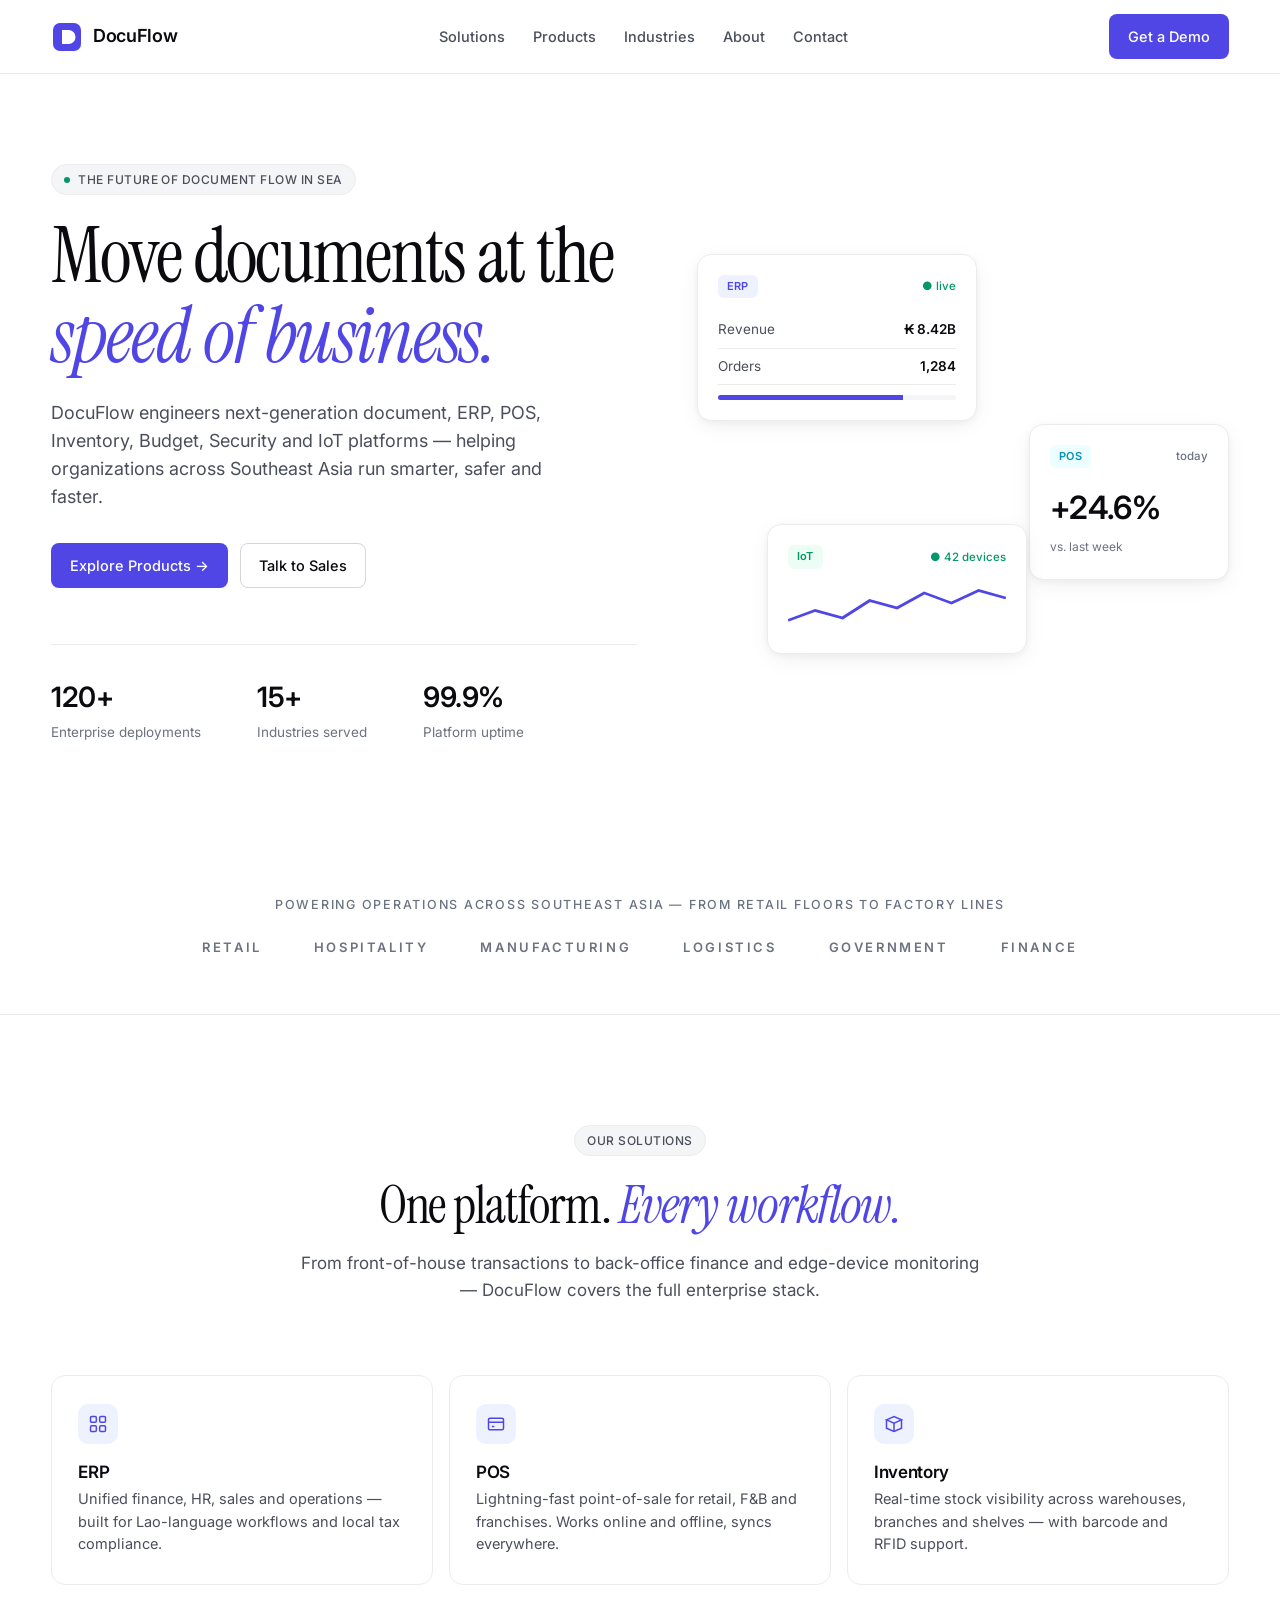
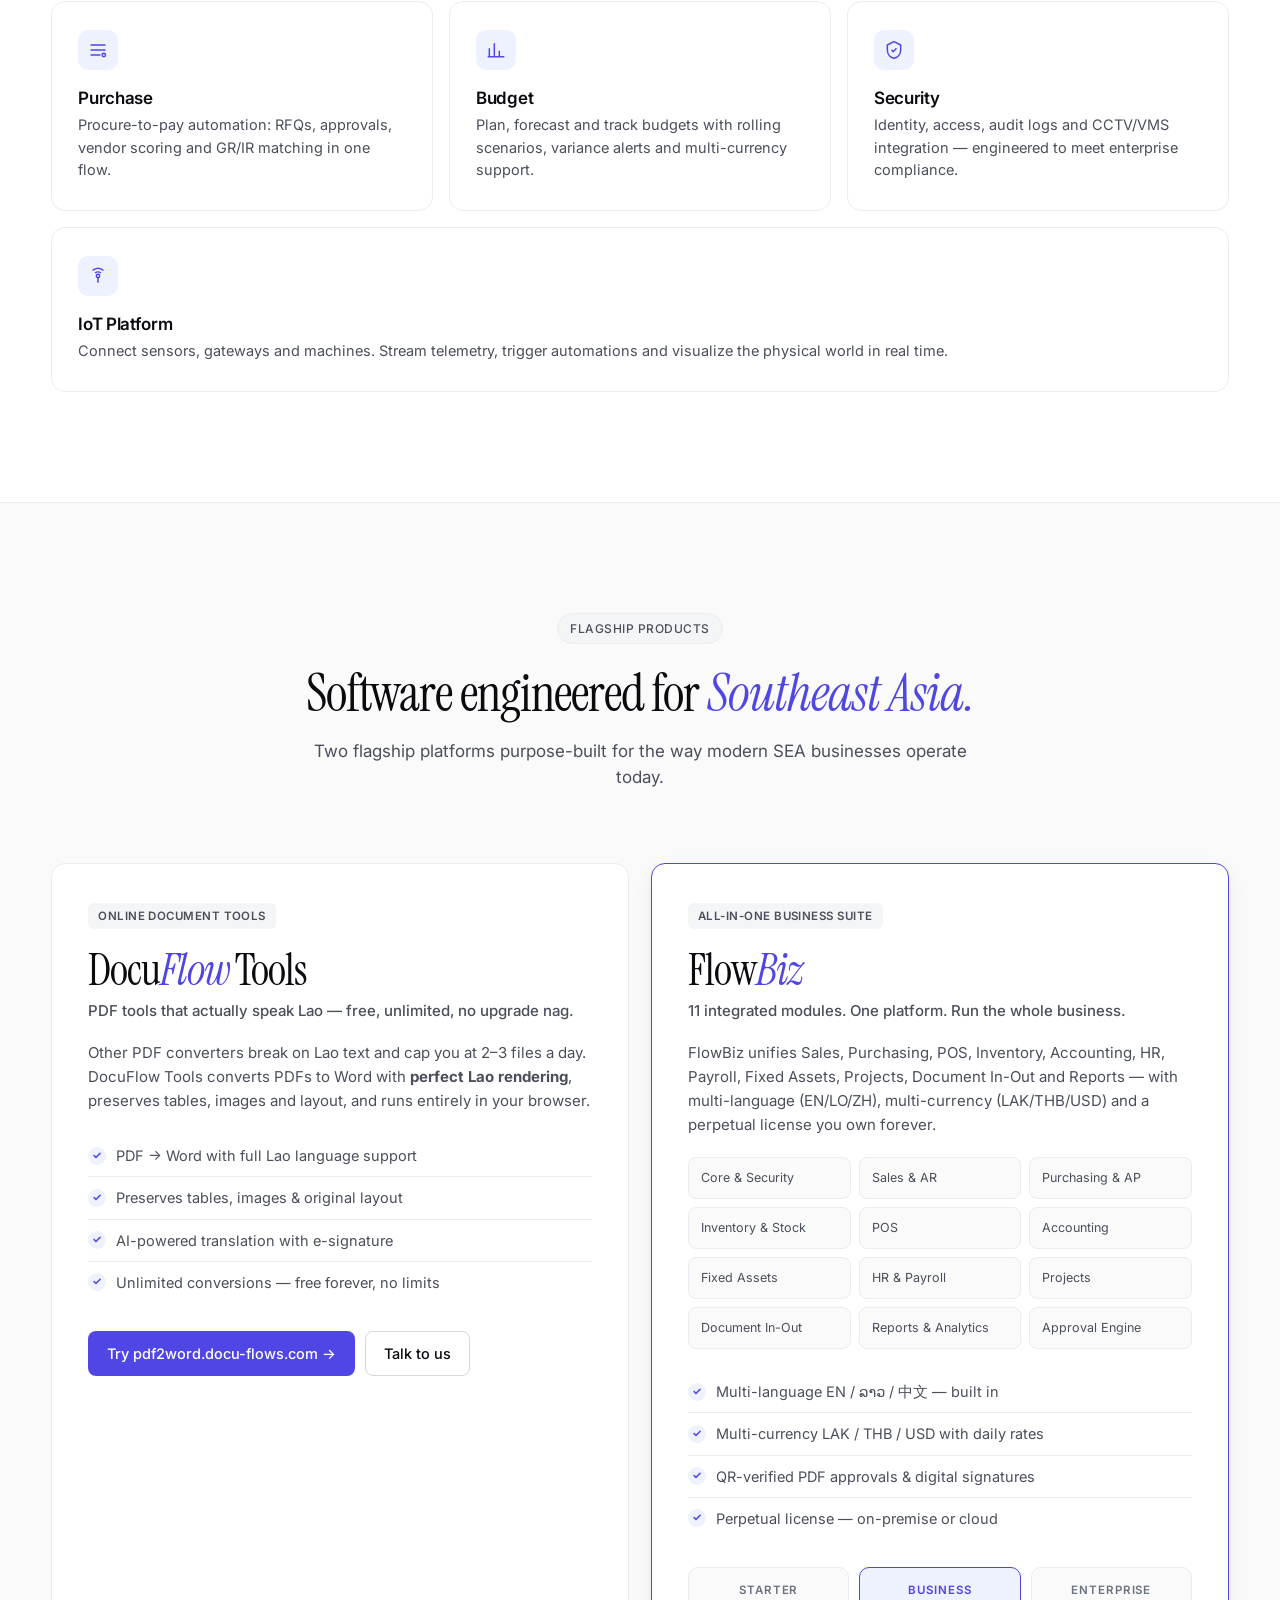
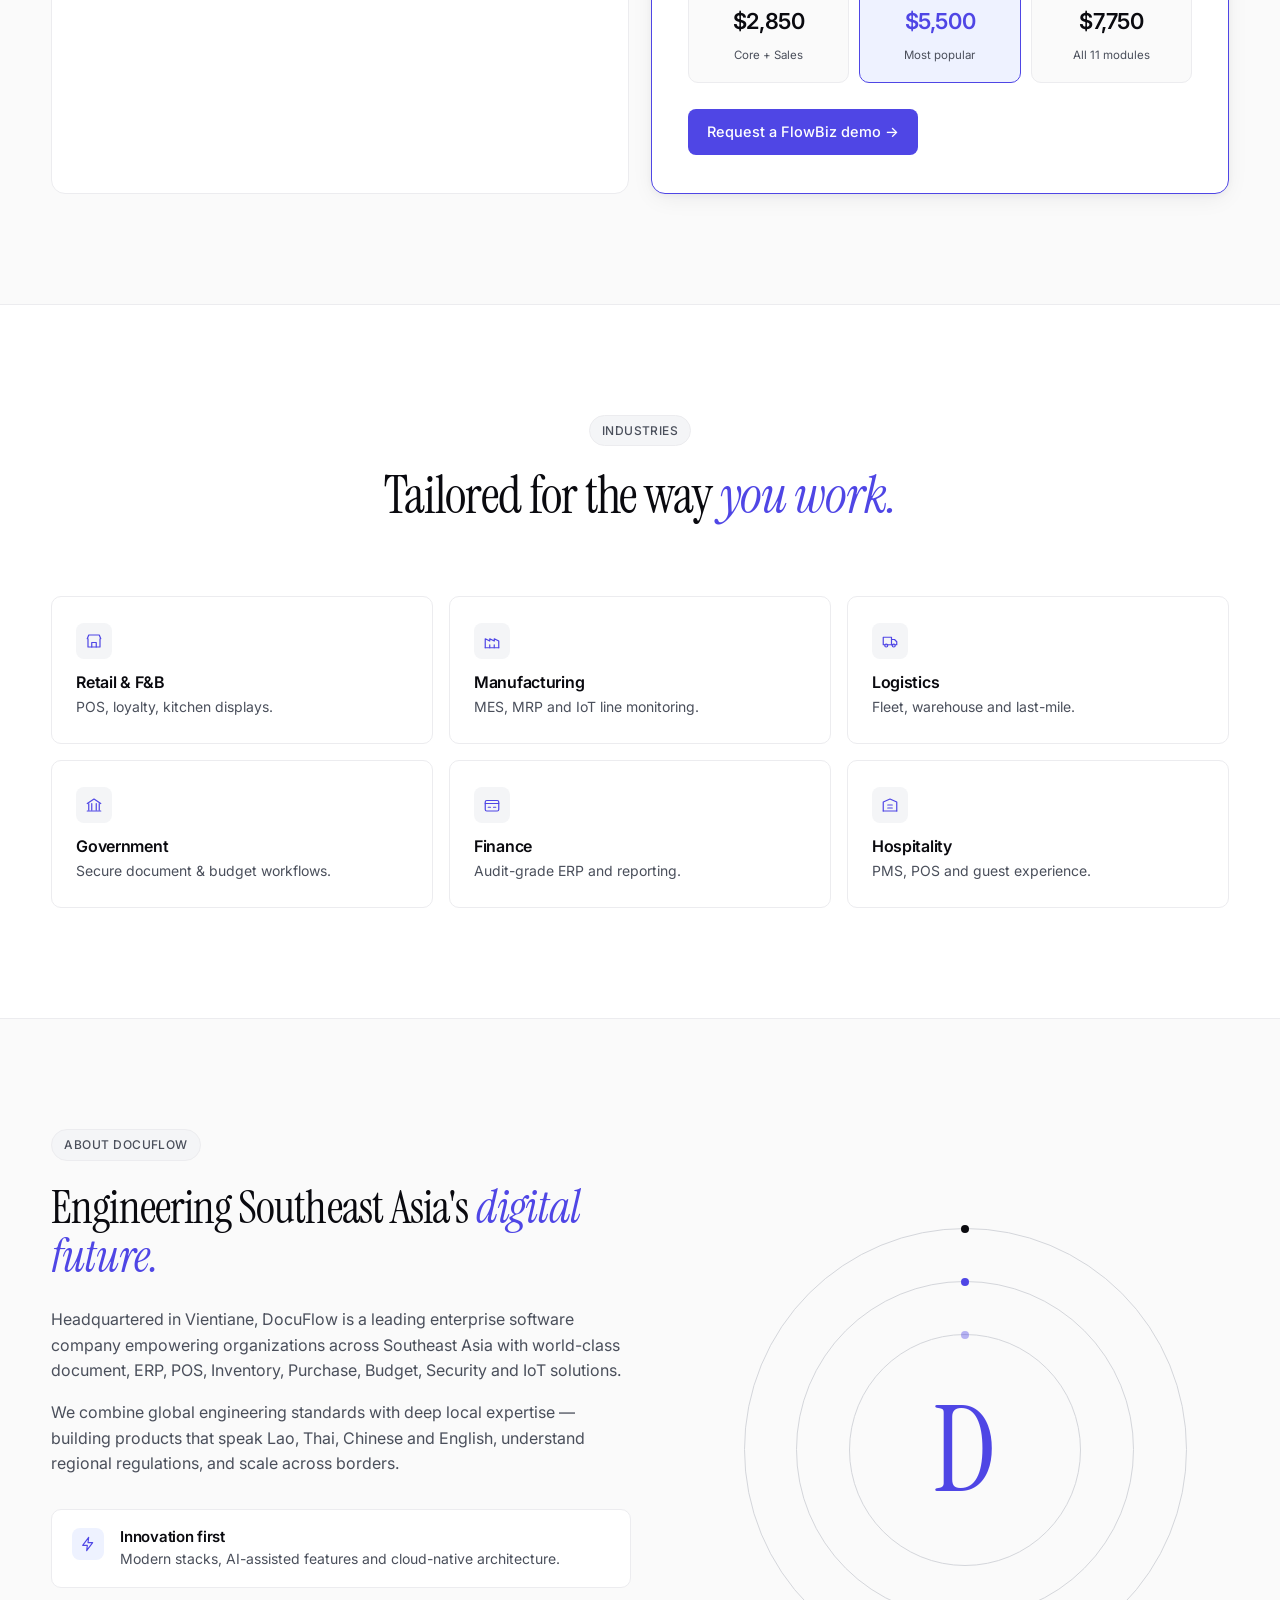
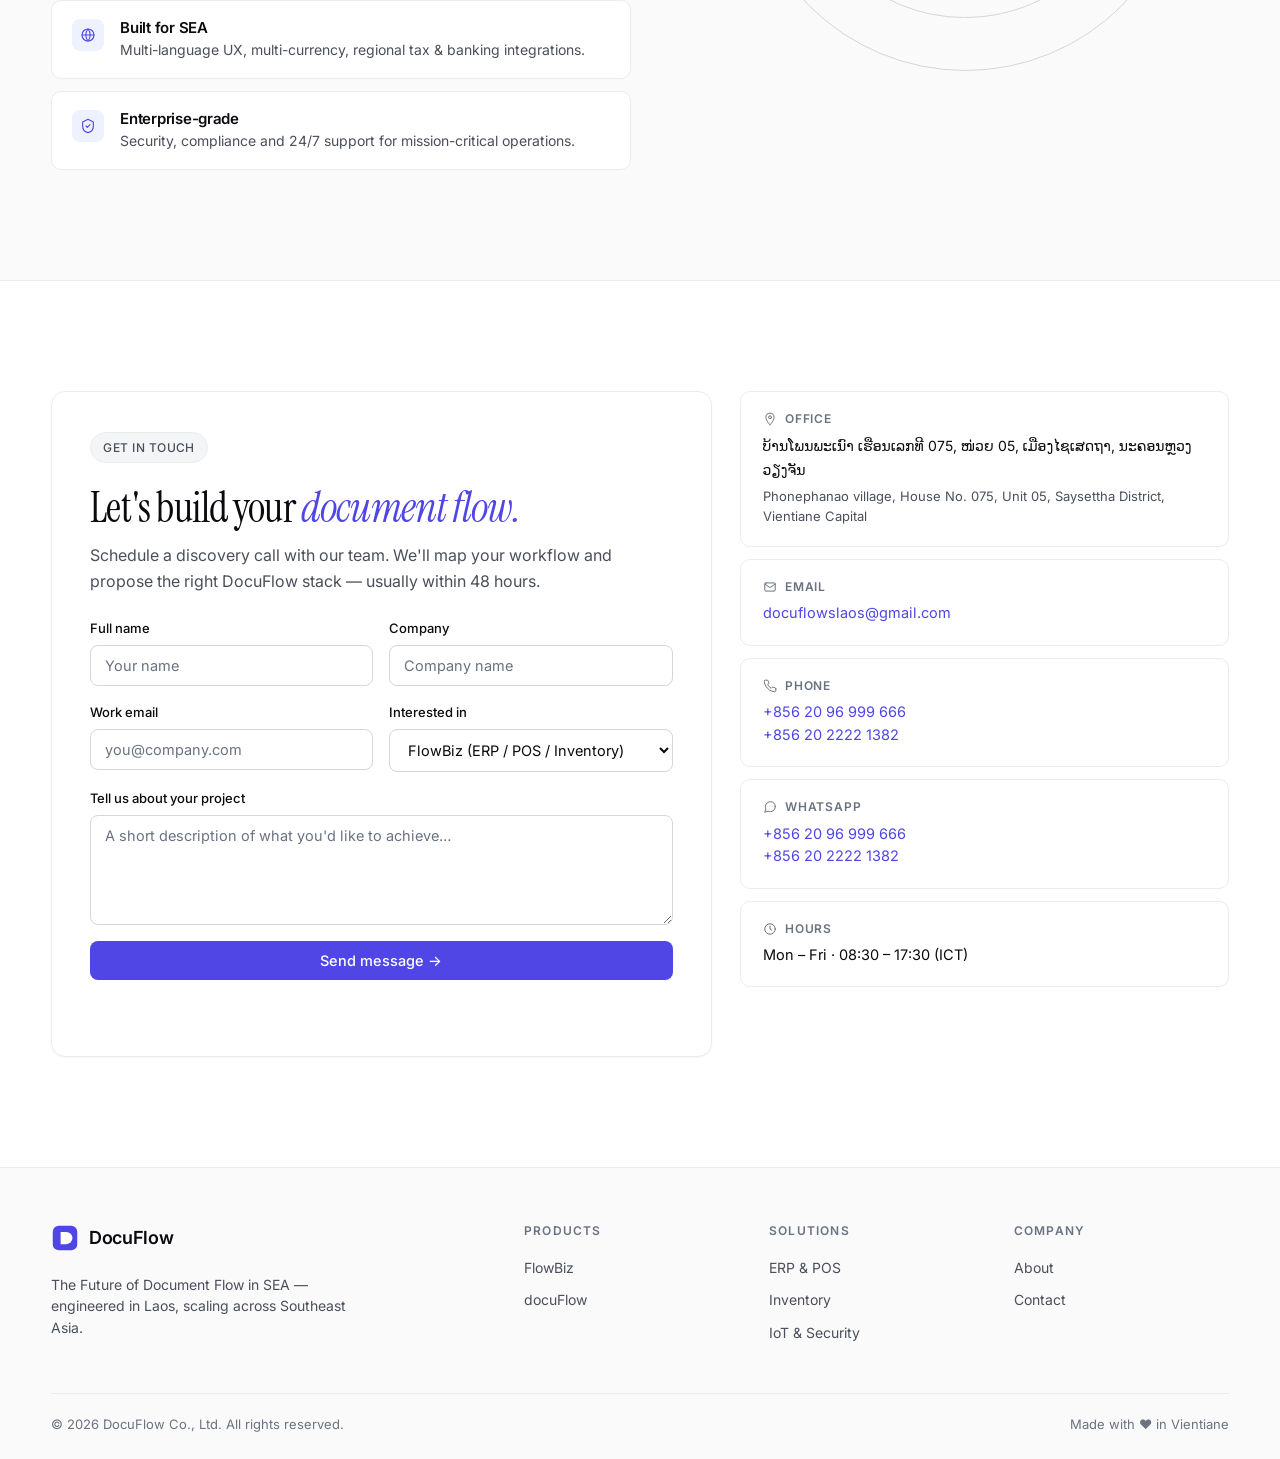
==== commit 6c276ba0: "update1" ====
--- a/index.html
+++ b/index.html
@@ -7,25 +7,21 @@
   <meta name="description" content="DocuFlow builds next-generation document, ERP, POS, Inventory, Budget, Security and IoT platforms for Southeast Asia — engineered in Laos, scaling across the region." />
   <link rel="preconnect" href="https://fonts.googleapis.com" />
   <link rel="preconnect" href="https://fonts.gstatic.com" crossorigin />
-  <link href="https://fonts.googleapis.com/css2?family=Inter:wght@400;500;600;700;800&family=Space+Grotesk:wght@500;600;700&display=swap" rel="stylesheet" />
+  <link href="https://fonts.googleapis.com/css2?family=Inter:wght@400;500;600;700&family=Instrument+Serif:ital@0;1&display=swap" rel="stylesheet" />
   <link rel="icon" type="image/jpeg" href="assets/full-logo.jpg" />
   <link rel="apple-touch-icon" href="assets/full-logo.jpg" />
   <link rel="stylesheet" href="styles.css" />
 </head>
 <body>
-  <!-- Animated background -->
-  <div class="bg-orbs" aria-hidden="true">
-    <div class="orb orb-1"></div>
-    <div class="orb orb-2"></div>
-    <div class="orb orb-3"></div>
-    <div class="grid-overlay"></div>
-  </div>
-
   <!-- Navigation -->
   <header class="nav">
     <div class="container nav-inner">
       <a href="#home" class="logo" aria-label="DocuFlow home">
-        <img class="logo-full" src="assets/full-logo.jpg" alt="DocuFlow — The Future of Document Flow in SEA" />
+        <svg class="logo-mark" viewBox="0 0 32 32" fill="none" aria-hidden="true">
+          <rect x="2" y="2" width="28" height="28" rx="7" fill="#4f46e5"/>
+          <path d="M11 9h6.5a7 7 0 010 14H11V9z" fill="#ffffff"/>
+        </svg>
+        <span class="logo-text">DocuFlow</span>
       </a>
       <nav class="nav-links" aria-label="Primary">
         <a href="#solutions">Solutions</a>
@@ -232,18 +228,18 @@
           </p>
 
           <div class="module-grid">
-            <span>📊 Core &amp; Security</span>
-            <span>💰 Sales &amp; AR</span>
-            <span>🛒 Purchasing &amp; AP</span>
-            <span>📦 Inventory &amp; Stock</span>
-            <span>🧾 POS</span>
-            <span>📚 Accounting</span>
-            <span>🏢 Fixed Assets</span>
-            <span>👥 HR &amp; Payroll</span>
-            <span>📁 Projects</span>
-            <span>✉️ Document In-Out</span>
-            <span>📈 Reports &amp; Analytics</span>
-            <span>🔐 Approval Engine</span>
+            <span>Core &amp; Security</span>
+            <span>Sales &amp; AR</span>
+            <span>Purchasing &amp; AP</span>
+            <span>Inventory &amp; Stock</span>
+            <span>POS</span>
+            <span>Accounting</span>
+            <span>Fixed Assets</span>
+            <span>HR &amp; Payroll</span>
+            <span>Projects</span>
+            <span>Document In-Out</span>
+            <span>Reports &amp; Analytics</span>
+            <span>Approval Engine</span>
           </div>
 
           <ul class="product-features">
@@ -285,12 +281,36 @@
         <h2>Tailored for the way <span class="gradient-text">you work.</span></h2>
       </div>
       <div class="industries-grid">
-        <div class="industry"><span>🏬</span><h4>Retail &amp; F&amp;B</h4><p>POS, loyalty, kitchen displays.</p></div>
-        <div class="industry"><span>🏭</span><h4>Manufacturing</h4><p>MES, MRP and IoT line monitoring.</p></div>
-        <div class="industry"><span>🚚</span><h4>Logistics</h4><p>Fleet, warehouse and last-mile.</p></div>
-        <div class="industry"><span>🏛️</span><h4>Government</h4><p>Secure document &amp; budget workflows.</p></div>
-        <div class="industry"><span>🏦</span><h4>Finance</h4><p>Audit-grade ERP and reporting.</p></div>
-        <div class="industry"><span>🏨</span><h4>Hospitality</h4><p>PMS, POS and guest experience.</p></div>
+        <div class="industry">
+          <div class="industry-icon"><svg viewBox="0 0 24 24" fill="none" stroke="currentColor" stroke-width="1.6" stroke-linecap="round" stroke-linejoin="round"><path d="M3 9l2-5h14l2 5"/><path d="M4 9v11h16V9"/><path d="M9 20v-6h6v6"/></svg></div>
+          <h4>Retail &amp; F&amp;B</h4>
+          <p>POS, loyalty, kitchen displays.</p>
+        </div>
+        <div class="industry">
+          <div class="industry-icon"><svg viewBox="0 0 24 24" fill="none" stroke="currentColor" stroke-width="1.6" stroke-linecap="round" stroke-linejoin="round"><path d="M3 21V9l6 3V9l6 3V9l6 3v9"/><path d="M3 21h18"/><path d="M9 21v-4M15 21v-4"/></svg></div>
+          <h4>Manufacturing</h4>
+          <p>MES, MRP and IoT line monitoring.</p>
+        </div>
+        <div class="industry">
+          <div class="industry-icon"><svg viewBox="0 0 24 24" fill="none" stroke="currentColor" stroke-width="1.6" stroke-linecap="round" stroke-linejoin="round"><path d="M3 7h11v10H3z"/><path d="M14 10h4l3 3v4h-7"/><circle cx="7" cy="18" r="2"/><circle cx="17" cy="18" r="2"/></svg></div>
+          <h4>Logistics</h4>
+          <p>Fleet, warehouse and last-mile.</p>
+        </div>
+        <div class="industry">
+          <div class="industry-icon"><svg viewBox="0 0 24 24" fill="none" stroke="currentColor" stroke-width="1.6" stroke-linecap="round" stroke-linejoin="round"><path d="M3 10l9-6 9 6"/><path d="M5 10v9M19 10v9M9 10v9M15 10v9"/><path d="M3 20h18"/></svg></div>
+          <h4>Government</h4>
+          <p>Secure document &amp; budget workflows.</p>
+        </div>
+        <div class="industry">
+          <div class="industry-icon"><svg viewBox="0 0 24 24" fill="none" stroke="currentColor" stroke-width="1.6" stroke-linecap="round" stroke-linejoin="round"><rect x="3" y="6" width="18" height="14" rx="2"/><path d="M3 10h18"/><path d="M7 15h3M14 15h3"/></svg></div>
+          <h4>Finance</h4>
+          <p>Audit-grade ERP and reporting.</p>
+        </div>
+        <div class="industry">
+          <div class="industry-icon"><svg viewBox="0 0 24 24" fill="none" stroke="currentColor" stroke-width="1.6" stroke-linecap="round" stroke-linejoin="round"><path d="M3 20V8l9-4 9 4v12"/><path d="M3 20h18"/><path d="M9 12h6M9 16h6"/></svg></div>
+          <h4>Hospitality</h4>
+          <p>PMS, POS and guest experience.</p>
+        </div>
       </div>
     </div>
   </section>
@@ -313,16 +333,25 @@
         </p>
         <div class="value-cards">
           <div class="value">
-            <h4>🚀 Innovation first</h4>
-            <p>Modern stacks, AI-assisted features and cloud-native architecture.</p>
+            <div class="value-icon"><svg viewBox="0 0 24 24" fill="none" stroke="currentColor" stroke-width="1.7" stroke-linecap="round" stroke-linejoin="round"><path d="M13 2L4 14h7l-1 8 9-12h-7l1-8z"/></svg></div>
+            <div class="value-body">
+              <h4>Innovation first</h4>
+              <p>Modern stacks, AI-assisted features and cloud-native architecture.</p>
+            </div>
           </div>
           <div class="value">
-            <h4>🌏 Built for SEA</h4>
-            <p>Multi-language UX, multi-currency, regional tax &amp; banking integrations.</p>
+            <div class="value-icon"><svg viewBox="0 0 24 24" fill="none" stroke="currentColor" stroke-width="1.7" stroke-linecap="round" stroke-linejoin="round"><circle cx="12" cy="12" r="9"/><path d="M3 12h18"/><path d="M12 3a14 14 0 010 18M12 3a14 14 0 000 18"/></svg></div>
+            <div class="value-body">
+              <h4>Built for SEA</h4>
+              <p>Multi-language UX, multi-currency, regional tax &amp; banking integrations.</p>
+            </div>
           </div>
           <div class="value">
-            <h4>🔐 Enterprise-grade</h4>
-            <p>Security, compliance and 24/7 support for mission-critical operations.</p>
+            <div class="value-icon"><svg viewBox="0 0 24 24" fill="none" stroke="currentColor" stroke-width="1.7" stroke-linecap="round" stroke-linejoin="round"><path d="M12 2l8 4v6c0 5-3.5 9-8 10-4.5-1-8-5-8-10V6l8-4z"/><path d="M9 12l2 2 4-4"/></svg></div>
+            <div class="value-body">
+              <h4>Enterprise-grade</h4>
+              <p>Security, compliance and 24/7 support for mission-critical operations.</p>
+            </div>
           </div>
         </div>
       </div>
@@ -379,30 +408,30 @@
 
       <aside class="contact-side">
         <div class="contact-item">
-          <h4>📍 Office</h4>
+          <h4><svg viewBox="0 0 24 24" fill="none" stroke="currentColor" stroke-width="1.7" stroke-linecap="round" stroke-linejoin="round"><path d="M12 22s-7-7-7-13a7 7 0 0114 0c0 6-7 13-7 13z"/><circle cx="12" cy="9" r="2.5"/></svg> Office</h4>
           <p lang="lo">ບ້ານໂພນພະເນົາ ເຮືອນເລກທີ 075, ໜ່ວຍ 05, ເມືອງໄຊເສດຖາ, ນະຄອນຫຼວງວຽງຈັນ</p>
           <p class="contact-sub">Phonephanao village, House No. 075, Unit 05, Saysettha District, Vientiane Capital</p>
         </div>
         <div class="contact-item">
-          <h4>✉️ Email</h4>
+          <h4><svg viewBox="0 0 24 24" fill="none" stroke="currentColor" stroke-width="1.7" stroke-linecap="round" stroke-linejoin="round"><rect x="3" y="5" width="18" height="14" rx="2"/><path d="M3 7l9 6 9-6"/></svg> Email</h4>
           <p><a href="mailto:docuflowslaos@gmail.com">docuflowslaos@gmail.com</a></p>
         </div>
         <div class="contact-item">
-          <h4>📞 Phone</h4>
+          <h4><svg viewBox="0 0 24 24" fill="none" stroke="currentColor" stroke-width="1.7" stroke-linecap="round" stroke-linejoin="round"><path d="M22 16.92v3a2 2 0 01-2.18 2 19.79 19.79 0 01-8.63-3.07 19.5 19.5 0 01-6-6 19.79 19.79 0 01-3.07-8.67A2 2 0 014.11 2h3a2 2 0 012 1.72c.13.96.36 1.9.7 2.81a2 2 0 01-.45 2.11L8.09 9.91a16 16 0 006 6l1.27-1.27a2 2 0 012.11-.45c.91.34 1.85.57 2.81.7A2 2 0 0122 16.92z"/></svg> Phone</h4>
           <p>
             <a href="tel:+8562096999666">+856 20 96 999 666</a><br />
             <a href="tel:+8562022221382">+856 20 2222 1382</a>
           </p>
         </div>
         <div class="contact-item">
-          <h4>💬 WhatsApp</h4>
+          <h4><svg viewBox="0 0 24 24" fill="none" stroke="currentColor" stroke-width="1.7" stroke-linecap="round" stroke-linejoin="round"><path d="M21 11.5a8.38 8.38 0 01-.9 3.8 8.5 8.5 0 01-7.6 4.7 8.38 8.38 0 01-3.8-.9L3 21l1.9-5.7a8.38 8.38 0 01-.9-3.8 8.5 8.5 0 014.7-7.6 8.38 8.38 0 013.8-.9h.5a8.48 8.48 0 018 8v.5z"/></svg> WhatsApp</h4>
           <p>
             <a href="https://wa.me/8562096999666" target="_blank" rel="noopener">+856 20 96 999 666</a><br />
             <a href="https://wa.me/8562022221382" target="_blank" rel="noopener">+856 20 2222 1382</a>
           </p>
         </div>
         <div class="contact-item">
-          <h4>🕐 Hours</h4>
+          <h4><svg viewBox="0 0 24 24" fill="none" stroke="currentColor" stroke-width="1.7" stroke-linecap="round" stroke-linejoin="round"><circle cx="12" cy="12" r="9"/><path d="M12 7v5l3 2"/></svg> Hours</h4>
           <p>Mon – Fri · 08:30 – 17:30 (ICT)</p>
         </div>
       </aside>
@@ -414,7 +443,11 @@
     <div class="container footer-inner">
       <div>
         <a href="#home" class="logo">
-          <img class="logo-full logo-full-sm" src="assets/full-logo.jpg" alt="DocuFlow" />
+          <svg class="logo-mark logo-mark-sm" viewBox="0 0 32 32" fill="none" aria-hidden="true">
+            <rect x="2" y="2" width="28" height="28" rx="7" fill="#4f46e5"/>
+            <path d="M11 9h6.5a7 7 0 010 14H11V9z" fill="#ffffff"/>
+          </svg>
+          <span class="logo-text">DocuFlow</span>
         </a>
         <p class="footer-tag">The Future of Document Flow in SEA — engineered in Laos, scaling across Southeast Asia.</p>
       </div>
--- a/styles.css
+++ b/styles.css
@@ -1,26 +1,42 @@
 /* =========================
-   DocuFlow — modern tech theme
+   DocuFlow — light, minimal
    ========================= */
 
 :root {
-  --bg: #07080d;
-  --bg-2: #0b0d16;
-  --surface: rgba(255, 255, 255, 0.04);
-  --surface-2: rgba(255, 255, 255, 0.06);
-  --border: rgba(255, 255, 255, 0.08);
-  --border-strong: rgba(255, 255, 255, 0.14);
-  --text: #e7e9f3;
-  --text-soft: #a4a9bd;
-  --text-dim: #6e7388;
-  --primary: #7c5cff;
-  --primary-2: #22d3ee;
-  --accent: #a78bfa;
-  --green: #34d399;
-  --gradient: linear-gradient(135deg, #7c5cff 0%, #22d3ee 100%);
-  --gradient-soft: linear-gradient(135deg, rgba(124,92,255,.18), rgba(34,211,238,.18));
-  --shadow-lg: 0 30px 80px -20px rgba(0, 0, 0, 0.7);
-  --radius: 14px;
-  --radius-lg: 22px;
+  /* Surfaces */
+  --bg: #ffffff;
+  --bg-soft: #fafafa;
+  --bg-muted: #f4f5f7;
+
+  /* Text */
+  --text: #0a0a0f;
+  --text-soft: #4a4f5b;
+  --text-dim: #6b7280;
+
+  /* Borders */
+  --border: #ececef;
+  --border-strong: #d4d6db;
+
+  /* Brand */
+  --primary: #4f46e5;
+  --primary-hover: #4338ca;
+  --primary-soft: #eef2ff;
+  --green: #059669;
+  --red: #dc2626;
+
+  /* Effects */
+  --shadow-sm: 0 1px 2px rgba(15, 23, 42, 0.04);
+  --shadow-md: 0 6px 24px -4px rgba(15, 23, 42, 0.08), 0 2px 6px rgba(15, 23, 42, 0.04);
+  --shadow-lg: 0 24px 60px -12px rgba(15, 23, 42, 0.12);
+
+  /* Geometry */
+  --radius-sm: 6px;
+  --radius: 10px;
+  --radius-lg: 14px;
+
+  /* Type */
+  --serif: 'Instrument Serif', Georgia, 'Times New Roman', serif;
+  --sans: 'Inter', system-ui, -apple-system, 'Segoe UI', Roboto, sans-serif;
 }
 
 * { box-sizing: border-box; }
@@ -30,9 +46,11 @@
   padding: 0;
   background: var(--bg);
   color: var(--text);
-  font-family: 'Inter', system-ui, -apple-system, Segoe UI, Roboto, sans-serif;
+  font-family: var(--sans);
+  font-size: 16px;
   line-height: 1.6;
   -webkit-font-smoothing: antialiased;
+  text-rendering: optimizeLegibility;
   overflow-x: hidden;
 }
 
@@ -40,56 +58,23 @@
 img, svg { max-width: 100%; display: block; }
 
 h1, h2, h3, h4, h5 {
-  font-family: 'Space Grotesk', 'Inter', sans-serif;
-  font-weight: 700;
-  letter-spacing: -0.02em;
-  margin: 0 0 0.6em;
-  color: #fff;
+  font-family: var(--sans);
+  font-weight: 600;
+  letter-spacing: -0.018em;
+  margin: 0 0 0.55em;
+  color: var(--text);
+  line-height: 1.2;
 }
 
 p { margin: 0 0 1em; color: var(--text-soft); }
 
 .container {
-  width: min(1180px, 92%);
+  width: min(1200px, 92%);
   margin: 0 auto;
 }
 
-/* =========================
-   Background orbs
-   ========================= */
-.bg-orbs {
-  position: fixed;
-  inset: 0;
-  z-index: -1;
-  overflow: hidden;
-  pointer-events: none;
-}
-.orb {
-  position: absolute;
-  border-radius: 50%;
-  filter: blur(90px);
-  opacity: 0.55;
-  animation: float 18s ease-in-out infinite;
-}
-.orb-1 { width: 520px; height: 520px; background: #7c5cff; top: -120px; left: -120px; }
-.orb-2 { width: 440px; height: 440px; background: #22d3ee; top: 30%; right: -100px; animation-delay: -6s; }
-.orb-3 { width: 480px; height: 480px; background: #a78bfa; bottom: -160px; left: 30%; animation-delay: -12s; }
-
-.grid-overlay {
-  position: absolute;
-  inset: 0;
-  background-image:
-    linear-gradient(rgba(255,255,255,.035) 1px, transparent 1px),
-    linear-gradient(90deg, rgba(255,255,255,.035) 1px, transparent 1px);
-  background-size: 60px 60px;
-  mask-image: radial-gradient(ellipse at center, #000 30%, transparent 75%);
-  -webkit-mask-image: radial-gradient(ellipse at center, #000 30%, transparent 75%);
-}
-
-@keyframes float {
-  0%, 100% { transform: translate(0,0) scale(1); }
-  50% { transform: translate(40px, -30px) scale(1.08); }
-}
+/* (legacy hooks — kept so old markup doesn't break) */
+.bg-orbs { display: none; }
 
 /* =========================
    Navigation
@@ -98,78 +83,49 @@
   position: sticky;
   top: 0;
   z-index: 50;
-  backdrop-filter: blur(14px);
-  -webkit-backdrop-filter: blur(14px);
-  background: rgba(7, 8, 13, 0.6);
+  background: rgba(255, 255, 255, 0.82);
+  backdrop-filter: saturate(180%) blur(14px);
+  -webkit-backdrop-filter: saturate(180%) blur(14px);
   border-bottom: 1px solid var(--border);
 }
 .nav-inner {
   display: flex;
   align-items: center;
   justify-content: space-between;
-  padding: 18px 0;
+  padding: 14px 0;
   gap: 24px;
 }
 .logo {
   display: inline-flex;
   align-items: center;
   gap: 10px;
-  font-family: 'Space Grotesk', sans-serif;
-  font-weight: 700;
-  font-size: 20px;
+  transition: opacity .15s;
+}
+.logo:hover { opacity: 0.78; }
+.logo-mark {
+  width: 32px;
+  height: 32px;
+  display: block;
+  flex-shrink: 0;
+}
+.logo-mark-sm { width: 28px; height: 28px; }
+.logo-text {
+  font-family: var(--sans);
+  font-weight: 600;
+  font-size: 18px;
   letter-spacing: -0.02em;
-}
-.logo-mark {
-  width: 44px;
-  height: 22px;
-  object-fit: contain;
-  filter: drop-shadow(0 0 14px rgba(124, 92, 255, 0.35));
-}
-.logo-text { color: #fff; }
-.logo-accent {
-  background: var(--gradient);
-  -webkit-background-clip: text;
-  background-clip: text;
-  color: transparent;
-}
-
-/* Full-logo image (icon + wordmark together) */
-.logo-full {
-  height: 48px;
-  width: auto;
-  object-fit: contain;
-  border-radius: 6px;
-  filter: drop-shadow(0 0 18px rgba(34, 211, 238, 0.25));
-  transition: filter .2s;
-}
-.logo:hover .logo-full {
-  filter: drop-shadow(0 0 22px rgba(34, 211, 238, 0.45));
-}
-.logo-full-sm { height: 40px; }
-
-@media (max-width: 720px) {
-  .logo-full { height: 38px; }
+  color: var(--text);
 }
 
 .nav-links {
   display: flex;
-  gap: 30px;
+  gap: 28px;
   font-size: 14.5px;
   color: var(--text-soft);
-}
-.nav-links a { position: relative; transition: color .2s; }
-.nav-links a:hover { color: #fff; }
-.nav-links a::after {
-  content: "";
-  position: absolute;
-  left: 0; right: 0; bottom: -6px;
-  height: 2px;
-  background: var(--gradient);
-  transform: scaleX(0);
-  transform-origin: left;
-  transition: transform .25s ease;
-}
-.nav-links a:hover::after { transform: scaleX(1); }
+  font-weight: 500;
+}
+.nav-links a { transition: color .15s; }
+.nav-links a:hover { color: var(--text); }
 
 .nav-toggle {
   display: none;
@@ -186,7 +142,7 @@
   display: block;
   width: 22px;
   height: 2px;
-  background: #fff;
+  background: var(--text);
   transition: transform .25s, opacity .25s;
 }
 
@@ -197,34 +153,34 @@
   display: inline-flex;
   align-items: center;
   justify-content: center;
-  gap: 8px;
-  padding: 12px 22px;
-  border-radius: 999px;
-  font-weight: 600;
+  gap: 6px;
+  padding: 10px 18px;
+  border-radius: 8px;
+  font-weight: 500;
   font-size: 14.5px;
   cursor: pointer;
   border: 1px solid transparent;
-  transition: transform .15s ease, box-shadow .2s ease, background .25s ease;
+  transition: background .15s, border-color .15s, box-shadow .15s, color .15s;
   white-space: nowrap;
+  font-family: inherit;
 }
 .btn-primary {
-  background: var(--gradient);
-  color: #0a0b13;
-  box-shadow: 0 10px 30px -10px rgba(124, 92, 255, 0.65);
-}
-.btn-primary:hover { transform: translateY(-2px); box-shadow: 0 14px 36px -10px rgba(34, 211, 238, 0.55); }
+  background: var(--primary);
+  color: #fff;
+}
+.btn-primary:hover { background: var(--primary-hover); }
 .btn-ghost {
-  background: rgba(255,255,255,0.05);
-  color: #fff;
+  background: transparent;
+  color: var(--text);
   border-color: var(--border-strong);
 }
-.btn-ghost:hover { background: rgba(255,255,255,0.1); }
+.btn-ghost:hover { background: var(--bg-soft); border-color: #b9bcc4; }
 .btn-outline {
-  background: transparent;
-  color: #fff;
+  background: #fff;
+  color: var(--text);
   border-color: var(--border-strong);
 }
-.btn-outline:hover { background: rgba(255,255,255,0.06); border-color: rgba(255,255,255,0.3); }
+.btn-outline:hover { background: var(--bg-soft); }
 .btn-block { width: 100%; }
 
 /* =========================
@@ -232,7 +188,7 @@
    ========================= */
 .hero {
   position: relative;
-  padding: 80px 0 110px;
+  padding: 90px 0 120px;
 }
 .hero-inner {
   display: grid;
@@ -245,84 +201,82 @@
   display: inline-flex;
   align-items: center;
   gap: 8px;
-  padding: 6px 14px;
+  padding: 5px 12px;
   border-radius: 999px;
-  background: var(--surface);
+  background: var(--bg-muted);
   border: 1px solid var(--border);
-  font-size: 12.5px;
+  font-size: 12px;
   font-weight: 500;
   color: var(--text-soft);
-  letter-spacing: 0.02em;
+  letter-spacing: 0.04em;
   text-transform: uppercase;
-  margin-bottom: 24px;
-}
-.eyebrow-center { display: inline-flex; }
+  margin-bottom: 22px;
+}
 .eyebrow .dot {
   width: 6px; height: 6px; border-radius: 50%;
   background: var(--green);
-  box-shadow: 0 0 0 4px rgba(52, 211, 153, 0.2);
 }
 
 .hero-title {
-  font-size: clamp(36px, 5.4vw, 64px);
-  line-height: 1.05;
+  font-family: var(--serif);
+  font-weight: 400;
+  font-size: clamp(44px, 6vw, 80px);
+  line-height: 1.04;
+  letter-spacing: -0.022em;
   margin-bottom: 22px;
+  color: var(--text);
 }
 .gradient-text {
-  background: var(--gradient);
-  -webkit-background-clip: text;
-  background-clip: text;
-  color: transparent;
+  color: var(--primary);
+  font-style: italic;
 }
 .hero-sub {
-  font-size: 17px;
+  font-size: 18px;
+  line-height: 1.55;
   max-width: 540px;
   margin-bottom: 32px;
+  color: var(--text-soft);
 }
 .hero-cta {
   display: flex;
-  gap: 14px;
+  gap: 12px;
   flex-wrap: wrap;
-  margin-bottom: 50px;
+  margin-bottom: 56px;
 }
 .hero-stats {
   display: flex;
-  gap: 48px;
+  gap: 56px;
   flex-wrap: wrap;
+  padding-top: 30px;
+  border-top: 1px solid var(--border);
 }
 .hero-stats > div { display: flex; flex-direction: column; }
 .hero-stats strong {
-  font-family: 'Space Grotesk', sans-serif;
+  font-family: var(--sans);
   font-size: 28px;
-  color: #fff;
-}
-.hero-stats span { font-size: 13px; color: var(--text-dim); }
-
-/* Hero visual */
+  font-weight: 600;
+  color: var(--text);
+  letter-spacing: -0.02em;
+}
+.hero-stats span { font-size: 13.5px; color: var(--text-dim); margin-top: 2px; }
+
+/* Hero visual — static card preview */
 .hero-visual {
   position: relative;
-  height: 480px;
+  height: 460px;
 }
 .card-stack { position: absolute; inset: 0; }
 .float-card {
   position: absolute;
-  background: linear-gradient(180deg, rgba(255,255,255,0.06), rgba(255,255,255,0.02));
-  border: 1px solid var(--border-strong);
-  border-radius: 18px;
+  background: #fff;
+  border: 1px solid var(--border);
+  border-radius: 14px;
   padding: 20px;
-  backdrop-filter: blur(12px);
-  -webkit-backdrop-filter: blur(12px);
-  box-shadow: var(--shadow-lg);
-  animation: cardFloat 6s ease-in-out infinite;
+  box-shadow: var(--shadow-md);
 }
 .card-erp { top: 30px; left: 0; width: 280px; }
-.card-pos { top: 200px; right: 0; width: 200px; animation-delay: -2s; }
-.card-iot { bottom: 20px; left: 70px; width: 260px; animation-delay: -4s; }
-
-@keyframes cardFloat {
-  0%, 100% { transform: translateY(0); }
-  50% { transform: translateY(-10px); }
-}
+.card-pos { top: 200px; right: 0; width: 200px; }
+.card-iot { bottom: 30px; left: 70px; width: 260px; }
 
 .card-head {
   display: flex;
@@ -332,18 +286,18 @@
 }
 .pill {
   display: inline-block;
-  padding: 4px 10px;
-  border-radius: 999px;
-  background: rgba(124, 92, 255, 0.18);
-  color: #c4b5fd;
+  padding: 3px 9px;
+  border-radius: 6px;
+  background: var(--primary-soft);
+  color: var(--primary);
   font-size: 11px;
-  font-weight: 700;
-  letter-spacing: 0.08em;
-}
-.pill-cyan { background: rgba(34, 211, 238, 0.16); color: #67e8f9; }
-.pill-green { background: rgba(52, 211, 153, 0.16); color: #6ee7b7; }
+  font-weight: 600;
+  letter-spacing: 0.04em;
+}
+.pill-cyan { background: #ecfeff; color: #0891b2; }
+.pill-green { background: #ecfdf5; color: var(--green); }
 .status {
-  font-size: 11px;
+  font-size: 11.5px;
   color: var(--text-dim);
   font-weight: 500;
 }
@@ -354,61 +308,62 @@
   padding: 7px 0;
   font-size: 13.5px;
   color: var(--text-soft);
-  border-bottom: 1px dashed var(--border);
+  border-bottom: 1px solid var(--border);
 }
 .row:last-of-type { border-bottom: none; }
-.row b { color: #fff; }
+.row b { color: var(--text); font-weight: 600; }
 .bar {
-  height: 6px;
+  height: 5px;
   margin-top: 10px;
-  background: rgba(255,255,255,0.06);
+  background: var(--bg-muted);
   border-radius: 999px;
   overflow: hidden;
 }
 .bar span {
   display: block;
   height: 100%;
-  background: var(--gradient);
+  background: var(--primary);
 }
 .metric {
-  font-family: 'Space Grotesk', sans-serif;
-  font-size: 36px;
-  font-weight: 700;
-  color: #fff;
+  font-family: var(--sans);
+  font-size: 32px;
+  font-weight: 600;
+  color: var(--text);
+  letter-spacing: -0.02em;
 }
 .float-card small { color: var(--text-dim); font-size: 12px; }
 .spark svg { width: 100%; height: 50px; }
+.spark polyline { stroke: var(--primary) !important; }
 
 /* =========================
    Trust strip
    ========================= */
 .trust {
-  padding: 30px 0 60px;
+  padding: 32px 0 56px;
   border-bottom: 1px solid var(--border);
 }
 .trust-label {
   text-align: center;
   font-size: 12.5px;
-  letter-spacing: 0.18em;
+  letter-spacing: 0.14em;
   text-transform: uppercase;
   color: var(--text-dim);
   margin-bottom: 22px;
+  font-weight: 500;
 }
 .trust-logos {
   display: flex;
   justify-content: center;
   flex-wrap: wrap;
-  gap: 50px;
-  font-family: 'Space Grotesk', sans-serif;
-  font-weight: 600;
-  font-size: 14px;
-  letter-spacing: 0.22em;
+  gap: 52px;
+  font-family: var(--sans);
+  font-weight: 600;
+  font-size: 13px;
+  letter-spacing: 0.2em;
   color: var(--text-dim);
 }
-.trust-logos span {
-  transition: color .2s;
-}
-.trust-logos span:hover { color: #fff; }
+.trust-logos span { transition: color .15s; }
+.trust-logos span:hover { color: var(--text); }
 
 /* =========================
    Sections
@@ -418,68 +373,59 @@
   position: relative;
 }
 .section-alt {
-  background: linear-gradient(180deg, rgba(255,255,255,0.015), rgba(255,255,255,0));
+  background: var(--bg-soft);
   border-top: 1px solid var(--border);
   border-bottom: 1px solid var(--border);
 }
 .section-head {
   text-align: center;
-  max-width: 720px;
-  margin: 0 auto 70px;
+  max-width: 680px;
+  margin: 0 auto 72px;
 }
 .section-head h2 {
-  font-size: clamp(30px, 4vw, 46px);
-  line-height: 1.1;
-  margin-bottom: 18px;
-}
-.section-head p { font-size: 17px; }
-
-/* =========================
-   Solutions grid
+  font-family: var(--serif);
+  font-weight: 400;
+  font-size: clamp(32px, 4.2vw, 52px);
+  line-height: 1.08;
+  letter-spacing: -0.02em;
+  margin-bottom: 16px;
+}
+.section-head p { font-size: 17px; color: var(--text-soft); line-height: 1.55; }
+
+/* =========================
+   Solutions
    ========================= */
 .solutions-grid {
   display: grid;
   grid-template-columns: repeat(3, 1fr);
-  gap: 18px;
+  gap: 16px;
 }
 .solution {
   position: relative;
   padding: 28px 26px;
+  background: #fff;
   border: 1px solid var(--border);
   border-radius: var(--radius-lg);
-  background: var(--surface);
-  transition: transform .25s ease, border-color .25s ease, background .25s ease;
-  overflow: hidden;
-}
-.solution::before {
-  content: "";
-  position: absolute;
-  inset: 0;
-  background: var(--gradient-soft);
-  opacity: 0;
-  transition: opacity .3s ease;
-  pointer-events: none;
+  transition: border-color .2s, box-shadow .2s;
 }
 .solution:hover {
-  transform: translateY(-4px);
   border-color: var(--border-strong);
-}
-.solution:hover::before { opacity: 1; }
-.solution > * { position: relative; z-index: 1; }
+  box-shadow: var(--shadow-sm);
+}
 .solution-icon {
-  width: 46px;
-  height: 46px;
-  border-radius: 12px;
-  background: var(--gradient);
+  width: 40px;
+  height: 40px;
+  border-radius: 10px;
+  background: var(--primary-soft);
   display: flex;
   align-items: center;
   justify-content: center;
-  color: #0a0b13;
+  color: var(--primary);
   margin-bottom: 18px;
 }
-.solution-icon svg { width: 22px; height: 22px; }
-.solution h3 { font-size: 19px; margin-bottom: 8px; }
-.solution p { font-size: 14.5px; margin: 0; }
+.solution-icon svg { width: 20px; height: 20px; }
+.solution h3 { font-size: 17px; font-weight: 600; margin-bottom: 6px; color: var(--text); }
+.solution p { font-size: 14.5px; line-height: 1.55; margin: 0; color: var(--text-soft); }
 .solution-wide { grid-column: span 3; }
 
 /* =========================
@@ -488,51 +434,52 @@
 .products-grid {
   display: grid;
   grid-template-columns: 1fr 1fr;
-  gap: 24px;
+  gap: 22px;
 }
 .product {
   position: relative;
   padding: 38px 36px;
+  background: #fff;
   border: 1px solid var(--border);
   border-radius: var(--radius-lg);
-  background: var(--surface);
-  overflow: hidden;
-  transition: transform .25s ease, border-color .25s ease;
-}
-.product:hover { transform: translateY(-4px); border-color: var(--border-strong); }
+  transition: border-color .2s, box-shadow .2s;
+}
+.product:hover {
+  border-color: var(--border-strong);
+  box-shadow: var(--shadow-md);
+}
 .product-featured {
-  background:
-    radial-gradient(800px 300px at 100% 0%, rgba(124,92,255,0.18), transparent 60%),
-    radial-gradient(600px 240px at 0% 100%, rgba(34,211,238,0.16), transparent 60%),
-    var(--surface);
-  border-color: rgba(124,92,255,0.35);
+  border-color: var(--primary);
+  box-shadow: var(--shadow-md);
 }
 .product-badge {
   display: inline-block;
-  padding: 5px 12px;
-  border-radius: 999px;
-  background: rgba(255,255,255,0.06);
-  border: 1px solid var(--border);
+  padding: 4px 10px;
+  border-radius: 6px;
+  background: var(--bg-muted);
   font-size: 11.5px;
   font-weight: 600;
-  letter-spacing: 0.06em;
+  letter-spacing: 0.04em;
   text-transform: uppercase;
   color: var(--text-soft);
   margin-bottom: 18px;
 }
 .product-title {
-  font-family: 'Space Grotesk', sans-serif;
-  font-size: 42px;
-  letter-spacing: -0.03em;
-  margin-bottom: 8px;
+  font-family: var(--serif);
+  font-weight: 400;
+  font-size: 44px;
+  letter-spacing: -0.025em;
+  margin-bottom: 6px;
+  color: var(--text);
+  line-height: 1.05;
 }
 .product-tagline {
-  color: #fff;
+  color: var(--text);
   font-weight: 500;
   font-size: 16px;
   margin-bottom: 18px;
 }
-.product p { font-size: 15px; }
+.product p { font-size: 15px; line-height: 1.6; color: var(--text-soft); }
 .product-features {
   list-style: none;
   padding: 0;
@@ -540,10 +487,10 @@
 }
 .product-features li {
   position: relative;
-  padding: 8px 0 8px 28px;
+  padding: 9px 0 9px 28px;
   font-size: 14.5px;
   color: var(--text-soft);
-  border-bottom: 1px dashed var(--border);
+  border-bottom: 1px solid var(--border);
 }
 .product-features li:last-child { border-bottom: none; }
 .product-features li::before {
@@ -551,19 +498,18 @@
   position: absolute;
   left: 0; top: 50%;
   transform: translateY(-50%);
-  width: 16px; height: 16px;
+  width: 18px; height: 18px;
   border-radius: 50%;
-  background: var(--gradient);
-  box-shadow: 0 0 0 4px rgba(124, 92, 255, 0.12);
+  background: var(--primary-soft);
 }
 .product-features li::after {
   content: "✓";
   position: absolute;
-  left: 3.5px; top: 50%;
+  left: 4px; top: 50%;
   transform: translateY(-50%);
-  color: #0a0b13;
-  font-size: 10px;
-  font-weight: 800;
+  color: var(--primary);
+  font-size: 11px;
+  font-weight: 700;
 }
 
 .product-cta-row {
@@ -580,22 +526,22 @@
   margin: 20px 0 8px;
 }
 .module-grid span {
-  padding: 9px 10px;
-  background: rgba(255,255,255,0.04);
+  padding: 10px 12px;
+  background: var(--bg-soft);
   border: 1px solid var(--border);
-  border-radius: 10px;
+  border-radius: 8px;
   font-size: 12.5px;
   color: var(--text-soft);
   text-align: left;
-  transition: border-color .2s, color .2s, background .2s;
+  transition: border-color .15s, color .15s, background .15s;
 }
 .module-grid span:hover {
   border-color: var(--border-strong);
-  color: #fff;
-  background: rgba(124,92,255,0.08);
-}
-
-/* FlowBiz pricing strip */
+  color: var(--text);
+  background: #fff;
+}
+
+/* Package pricing strip */
 .package-strip {
   display: grid;
   grid-template-columns: repeat(3, 1fr);
@@ -603,14 +549,14 @@
   margin: 22px 0 26px;
 }
 .pkg-mini {
-  padding: 14px 12px;
-  background: rgba(255,255,255,0.03);
+  padding: 16px 12px;
+  background: var(--bg-soft);
   border: 1px solid var(--border);
-  border-radius: 12px;
+  border-radius: 10px;
   text-align: center;
 }
 .pkg-mini h5 {
-  font-size: 12px;
+  font-size: 11.5px;
   font-weight: 600;
   letter-spacing: 0.08em;
   text-transform: uppercase;
@@ -619,20 +565,20 @@
 }
 .pkg-mini strong {
   display: block;
-  font-family: 'Space Grotesk', sans-serif;
+  font-family: var(--sans);
   font-size: 22px;
-  color: #fff;
+  font-weight: 600;
+  color: var(--text);
   margin-bottom: 2px;
-}
-.pkg-mini small {
-  font-size: 11.5px;
-  color: var(--text-soft);
-}
+  letter-spacing: -0.02em;
+}
+.pkg-mini small { font-size: 11.5px; color: var(--text-soft); }
 .pkg-mini-featured {
-  background: linear-gradient(135deg, rgba(124,92,255,0.22), rgba(34,211,238,0.18));
-  border-color: rgba(124,92,255,0.45);
-}
-.pkg-mini-featured h5 { color: #c4b5fd; }
+  background: var(--primary-soft);
+  border-color: var(--primary);
+}
+.pkg-mini-featured h5 { color: var(--primary); }
+.pkg-mini-featured strong { color: var(--primary); }
 
 /* =========================
    Industries
@@ -640,19 +586,32 @@
 .industries-grid {
   display: grid;
   grid-template-columns: repeat(3, 1fr);
-  gap: 18px;
+  gap: 16px;
 }
 .industry {
   padding: 26px 24px;
+  background: #fff;
   border: 1px solid var(--border);
   border-radius: var(--radius);
-  background: var(--surface);
-  transition: transform .2s ease, border-color .2s ease;
-}
-.industry:hover { transform: translateY(-3px); border-color: var(--border-strong); }
-.industry span { font-size: 30px; display: block; margin-bottom: 10px; }
-.industry h4 { font-size: 17px; margin-bottom: 4px; }
-.industry p { font-size: 14px; margin: 0; }
+  transition: border-color .15s, box-shadow .15s;
+}
+.industry:hover {
+  border-color: var(--border-strong);
+  box-shadow: var(--shadow-sm);
+}
+.industry-icon {
+  width: 36px; height: 36px;
+  border-radius: 8px;
+  background: var(--bg-muted);
+  color: var(--primary);
+  display: flex;
+  align-items: center;
+  justify-content: center;
+  margin-bottom: 14px;
+}
+.industry-icon svg { width: 18px; height: 18px; }
+.industry h4 { font-size: 16px; font-weight: 600; margin-bottom: 4px; color: var(--text); }
+.industry p { font-size: 14px; line-height: 1.5; margin: 0; color: var(--text-soft); }
 
 /* =========================
    About
@@ -664,22 +623,40 @@
   align-items: center;
 }
 .about-grid h2 {
-  font-size: clamp(28px, 3.8vw, 42px);
-  line-height: 1.1;
+  font-family: var(--serif);
+  font-weight: 400;
+  font-size: clamp(30px, 4vw, 46px);
+  line-height: 1.08;
+  letter-spacing: -0.02em;
 }
 .value-cards {
   display: grid;
-  gap: 14px;
-  margin-top: 30px;
+  gap: 12px;
+  margin-top: 32px;
 }
 .value {
+  display: flex;
+  gap: 16px;
+  align-items: flex-start;
   padding: 18px 20px;
-  background: var(--surface);
+  background: #fff;
   border: 1px solid var(--border);
   border-radius: var(--radius);
 }
-.value h4 { font-size: 15.5px; margin-bottom: 4px; }
-.value p { font-size: 14px; margin: 0; }
+.value-icon {
+  flex-shrink: 0;
+  width: 32px; height: 32px;
+  border-radius: 8px;
+  background: var(--primary-soft);
+  color: var(--primary);
+  display: flex;
+  align-items: center;
+  justify-content: center;
+}
+.value-icon svg { width: 16px; height: 16px; }
+.value-body { flex: 1; }
+.value-body h4 { font-size: 15px; font-weight: 600; margin-bottom: 2px; color: var(--text); }
+.value-body p { font-size: 14px; line-height: 1.5; margin: 0; color: var(--text-soft); }
 
 .about-visual {
   position: relative;
@@ -693,34 +670,27 @@
   inset: 18%;
   border: 1px solid var(--border-strong);
   border-radius: 50%;
-  animation: spin 25s linear infinite;
 }
 .ring::before {
   content: "";
   position: absolute;
-  top: -5px; left: 50%;
-  width: 10px; height: 10px;
+  top: -4px; left: 50%;
+  width: 8px; height: 8px;
   background: var(--primary);
   border-radius: 50%;
-  box-shadow: 0 0 20px var(--primary);
-}
-.ring-2 { inset: 8%; animation-duration: 35s; animation-direction: reverse; }
-.ring-2::before { background: var(--primary-2); box-shadow: 0 0 20px var(--primary-2); }
-.ring-3 { inset: 28%; animation-duration: 18s; }
-.ring-3::before { background: var(--accent); box-shadow: 0 0 20px var(--accent); }
+  transform: translateX(-50%);
+}
+.ring-2 { inset: 8%; }
+.ring-2::before { background: var(--text); }
+.ring-3 { inset: 28%; }
+.ring-3::before { background: var(--primary); opacity: 0.4; }
 .about-center {
   position: relative;
-  font-family: 'Space Grotesk', sans-serif;
-  font-size: 110px;
-  font-weight: 700;
-  background: var(--gradient);
-  -webkit-background-clip: text;
-  background-clip: text;
-  color: transparent;
-}
-
-@keyframes spin {
-  to { transform: rotate(360deg); }
+  font-family: var(--serif);
+  font-size: 120px;
+  font-weight: 400;
+  color: var(--primary);
+  line-height: 1;
 }
 
 /* =========================
@@ -728,20 +698,23 @@
    ========================= */
 .contact-wrap {
   display: grid;
-  grid-template-columns: 1.4fr 1fr;
-  gap: 30px;
-  align-items: stretch;
+  grid-template-columns: 1.35fr 1fr;
+  gap: 28px;
+  align-items: start;
 }
 .contact-card {
   padding: 40px 38px;
-  background:
-    radial-gradient(600px 300px at 100% 0%, rgba(124,92,255,0.14), transparent 70%),
-    var(--surface);
+  background: #fff;
   border: 1px solid var(--border);
   border-radius: var(--radius-lg);
+  box-shadow: var(--shadow-sm);
 }
 .contact-card h2 {
-  font-size: clamp(28px, 3.6vw, 40px);
+  font-family: var(--serif);
+  font-weight: 400;
+  font-size: clamp(28px, 3.8vw, 42px);
+  letter-spacing: -0.02em;
+  line-height: 1.1;
   margin-bottom: 12px;
 }
 .contact-form {
@@ -756,24 +729,23 @@
 }
 .field { display: flex; flex-direction: column; }
 .field label {
-  font-size: 12.5px;
+  font-size: 13px;
   font-weight: 500;
-  color: var(--text-soft);
-  margin-bottom: 8px;
-  letter-spacing: 0.02em;
+  color: var(--text);
+  margin-bottom: 6px;
 }
 .field input,
 .field select,
 .field textarea {
-  background: rgba(255,255,255,0.03);
+  background: #fff;
   border: 1px solid var(--border-strong);
-  border-radius: 12px;
-  padding: 13px 15px;
-  color: #fff;
+  border-radius: 8px;
+  padding: 11px 14px;
+  color: var(--text);
   font-family: inherit;
   font-size: 14.5px;
   outline: none;
-  transition: border-color .2s, background .2s, box-shadow .2s;
+  transition: border-color .15s, box-shadow .15s;
 }
 .field input::placeholder,
 .field textarea::placeholder { color: var(--text-dim); }
@@ -781,10 +753,9 @@
 .field select:focus,
 .field textarea:focus {
   border-color: var(--primary);
-  background: rgba(124,92,255,0.05);
-  box-shadow: 0 0 0 4px rgba(124, 92, 255, 0.15);
-}
-.field textarea { resize: vertical; min-height: 100px; }
+  box-shadow: 0 0 0 3px var(--primary-soft);
+}
+.field textarea { resize: vertical; min-height: 110px; }
 .form-status {
   min-height: 20px;
   font-size: 13.5px;
@@ -794,37 +765,50 @@
 
 .contact-side {
   display: grid;
-  gap: 14px;
+  gap: 12px;
   align-content: start;
 }
 .contact-item {
   padding: 20px 22px;
-  background: var(--surface);
+  background: #fff;
   border: 1px solid var(--border);
   border-radius: var(--radius);
 }
-.contact-item h4 { font-size: 14px; margin-bottom: 6px; color: var(--text-soft); font-weight: 500; }
-.contact-item p { font-size: 14.5px; margin: 0 0 4px; color: #fff; line-height: 1.5; }
+.contact-item h4 {
+  display: flex;
+  align-items: center;
+  gap: 8px;
+  font-size: 12px;
+  margin-bottom: 8px;
+  color: var(--text-dim);
+  font-weight: 600;
+  text-transform: uppercase;
+  letter-spacing: 0.08em;
+}
+.contact-item h4 svg {
+  width: 14px;
+  height: 14px;
+  color: var(--text-dim);
+  flex-shrink: 0;
+}
+.contact-item p { font-size: 14.5px; margin: 0 0 4px; color: var(--text); line-height: 1.55; }
 .contact-item p:last-child { margin-bottom: 0; }
-.contact-item p[lang="lo"] {
-  font-size: 14px;
-  line-height: 1.7;
-}
+.contact-item p[lang="lo"] { font-size: 14px; line-height: 1.7; }
 .contact-sub {
   font-size: 13px !important;
   color: var(--text-soft) !important;
   margin-top: 2px !important;
 }
-.contact-item a { transition: color .2s; }
-.contact-item a:hover { color: var(--primary-2); }
+.contact-item a { color: var(--primary); transition: color .15s; }
+.contact-item a:hover { color: var(--primary-hover); }
 
 /* =========================
    Footer
    ========================= */
 .footer {
   border-top: 1px solid var(--border);
-  background: rgba(255,255,255,0.015);
-  padding: 60px 0 24px;
+  background: var(--bg-soft);
+  padding: 56px 0 24px;
 }
 .footer-inner {
   display: grid;
@@ -835,9 +819,11 @@
   margin-bottom: 20px;
 }
 .footer-tag {
-  margin-top: 12px;
+  margin-top: 14px;
   font-size: 14px;
   max-width: 320px;
+  line-height: 1.55;
+  color: var(--text-soft);
 }
 .footer-cols {
   display: grid;
@@ -845,20 +831,21 @@
   gap: 30px;
 }
 .footer-cols h5 {
-  font-size: 13px;
+  font-size: 12px;
+  font-weight: 600;
   text-transform: uppercase;
-  letter-spacing: 0.12em;
+  letter-spacing: 0.1em;
   color: var(--text-dim);
   margin-bottom: 14px;
 }
 .footer-cols a {
   display: block;
   color: var(--text-soft);
-  font-size: 14.5px;
+  font-size: 14px;
   padding: 5px 0;
-  transition: color .2s;
-}
-.footer-cols a:hover { color: #fff; }
+  transition: color .15s;
+}
+.footer-cols a:hover { color: var(--text); }
 .footer-bottom {
   display: flex;
   justify-content: space-between;
@@ -867,11 +854,11 @@
 }
 
 /* =========================
-   Reveal-on-scroll
+   Reveal on scroll
    ========================= */
 .reveal {
   opacity: 0;
-  transform: translateY(24px);
+  transform: translateY(20px);
   transition: opacity .7s ease, transform .7s ease;
 }
 .reveal.in {
@@ -886,7 +873,7 @@
   .hero-inner,
   .about-grid,
   .contact-wrap { grid-template-columns: 1fr; }
-  .hero-visual { height: 420px; margin-top: 30px; }
+  .hero-visual { height: 400px; margin-top: 30px; }
   .solutions-grid { grid-template-columns: repeat(2, 1fr); }
   .solution-wide { grid-column: span 2; }
   .industries-grid { grid-template-columns: repeat(2, 1fr); }
@@ -902,10 +889,9 @@
     top: 100%;
     left: 0; right: 0;
     flex-direction: column;
-    background: rgba(10, 11, 18, 0.96);
-    backdrop-filter: blur(12px);
+    background: #fff;
     border-bottom: 1px solid var(--border);
-    padding: 16px 6%;
+    padding: 14px 6%;
     gap: 0;
     transform: translateY(-10px);
     opacity: 0;
@@ -924,7 +910,7 @@
   .nav.open .nav-toggle span:nth-child(3) { transform: translateY(-7px) rotate(-45deg); }
 
   .section { padding: 80px 0; }
-  .hero { padding: 50px 0 70px; }
+  .hero { padding: 50px 0 80px; }
   .solutions-grid { grid-template-columns: 1fr; }
   .solution-wide { grid-column: span 1; }
   .industries-grid { grid-template-columns: 1fr 1fr; }
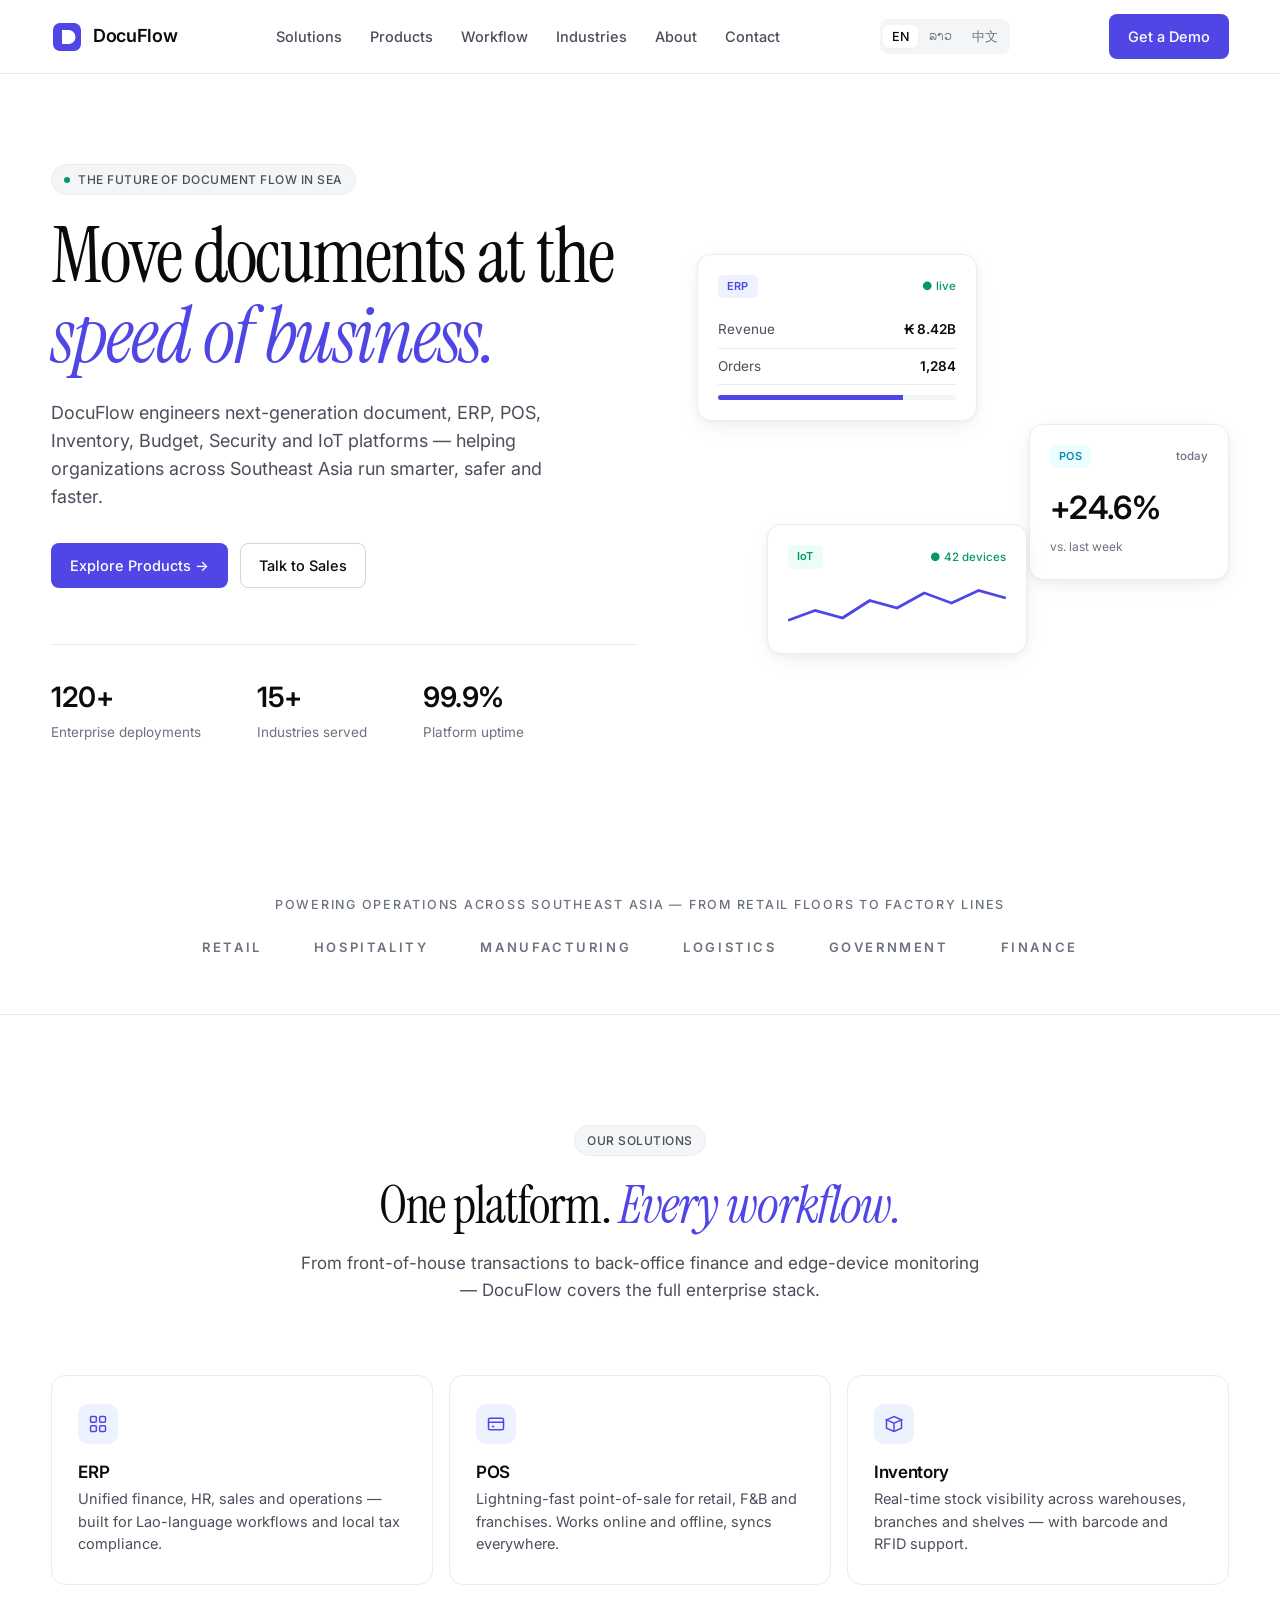
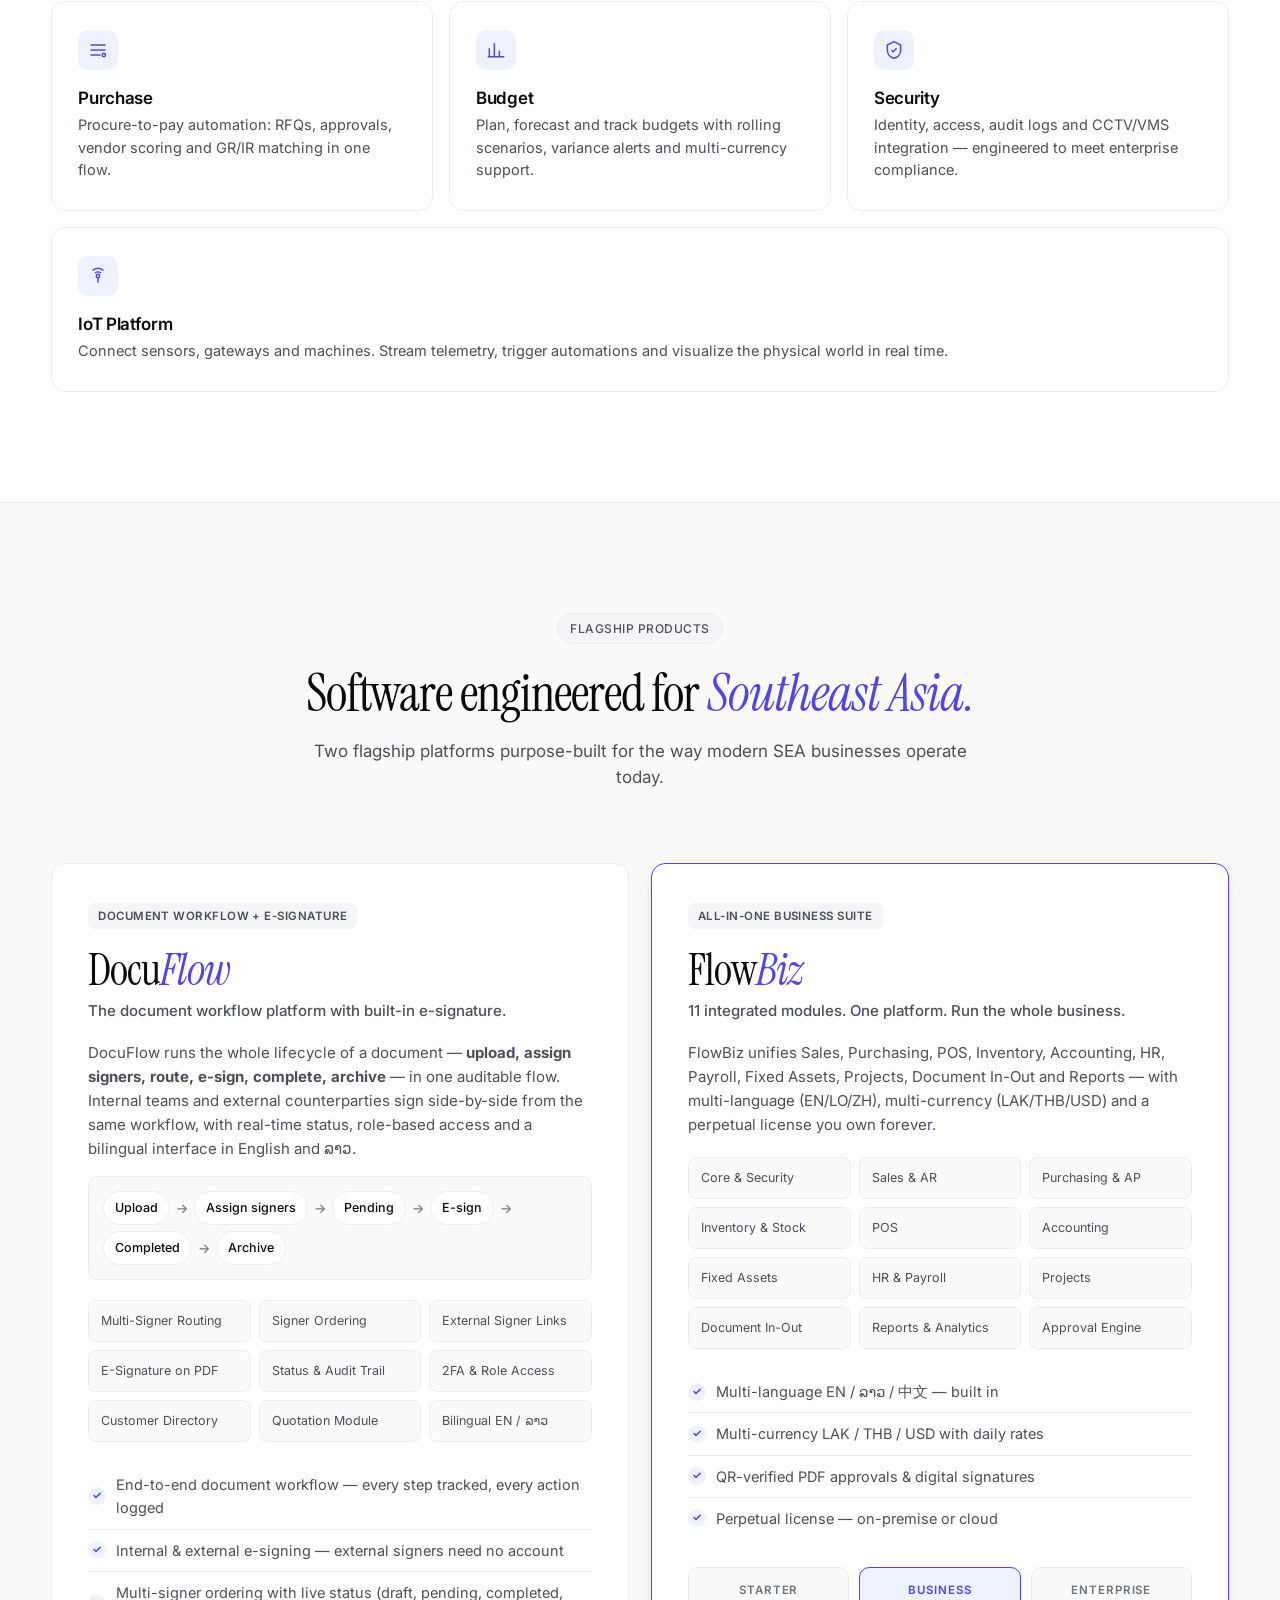
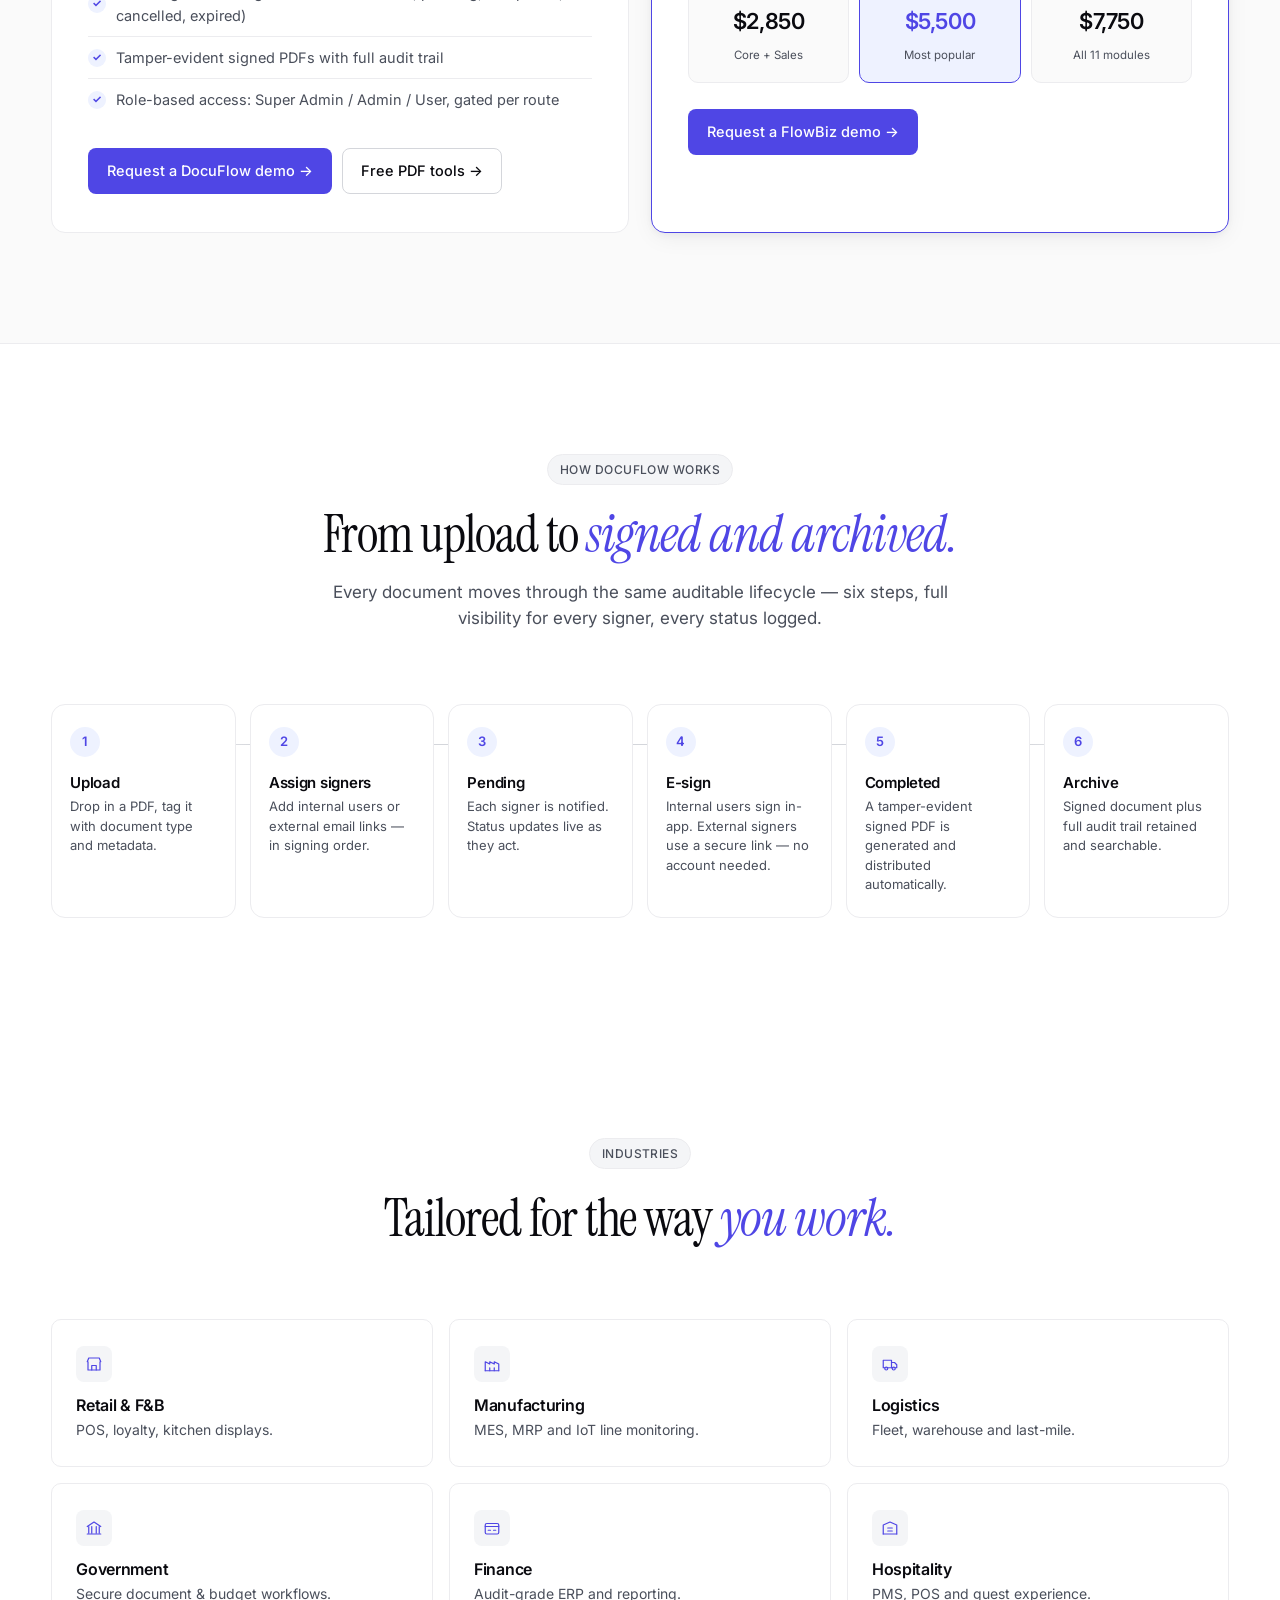
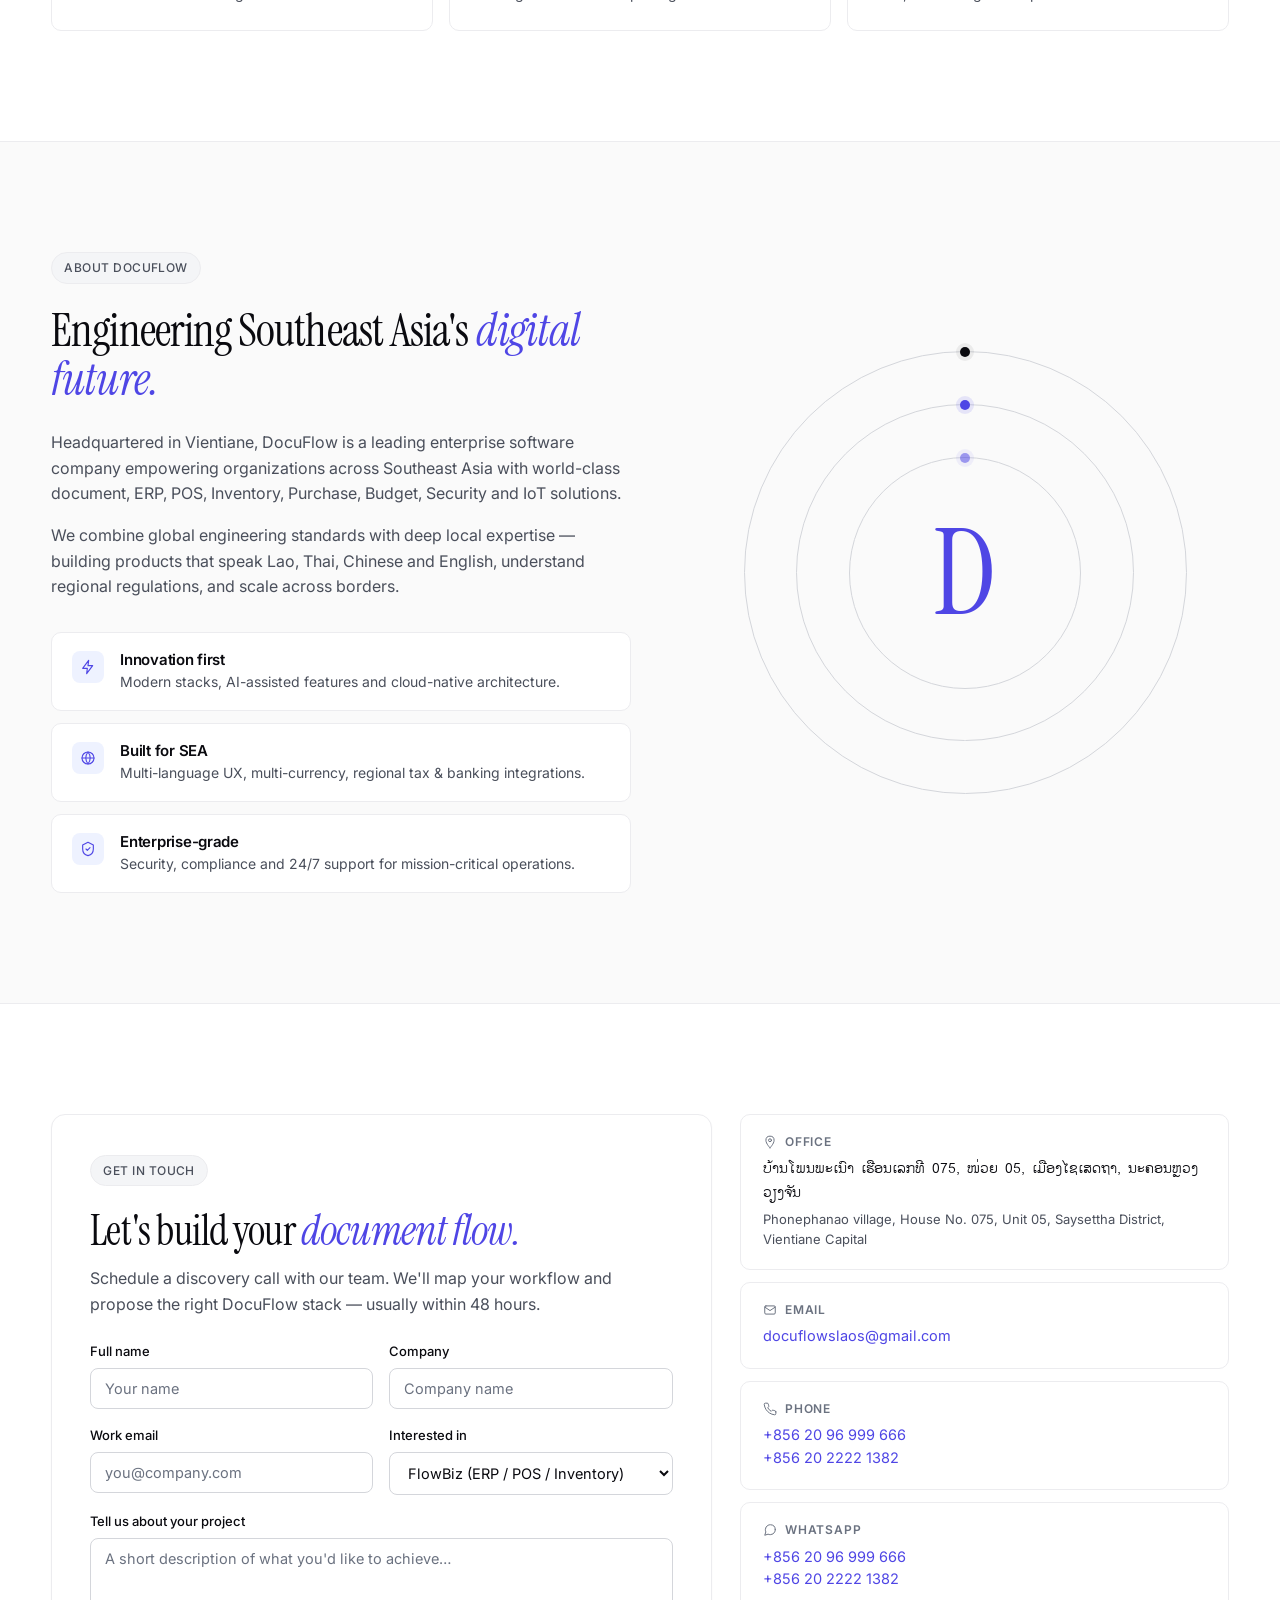
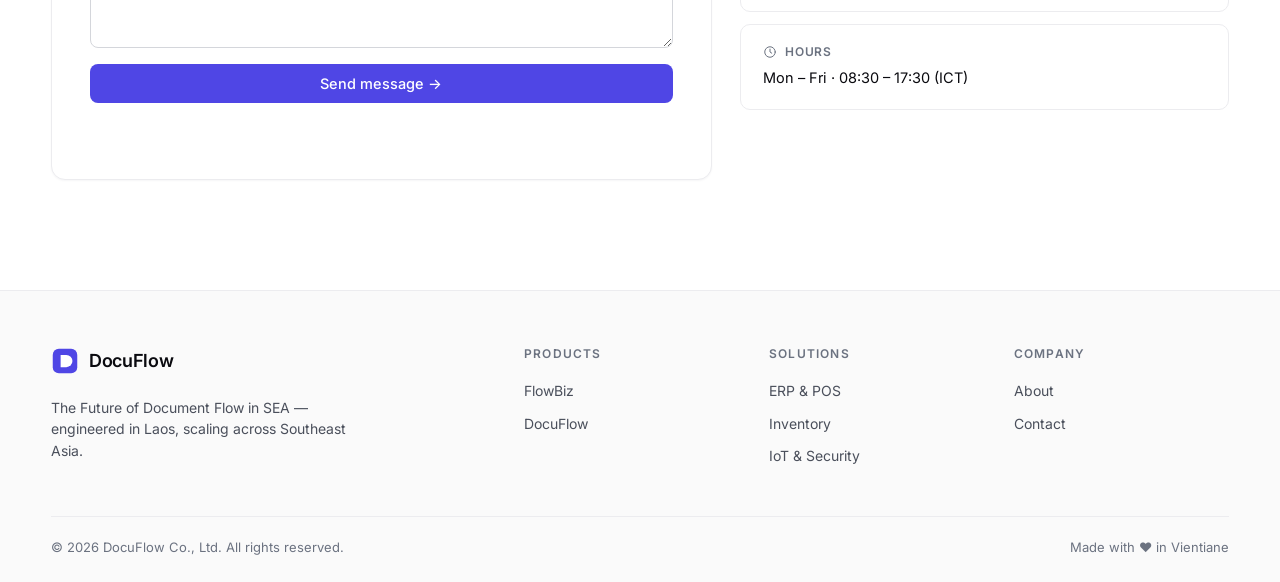
==== commit 404f6fbc: "done" ====
--- a/index.html
+++ b/index.html
@@ -7,7 +7,7 @@
   <meta name="description" content="DocuFlow builds next-generation document, ERP, POS, Inventory, Budget, Security and IoT platforms for Southeast Asia — engineered in Laos, scaling across the region." />
   <link rel="preconnect" href="https://fonts.googleapis.com" />
   <link rel="preconnect" href="https://fonts.gstatic.com" crossorigin />
-  <link href="https://fonts.googleapis.com/css2?family=Inter:wght@400;500;600;700&family=Instrument+Serif:ital@0;1&display=swap" rel="stylesheet" />
+  <link href="https://fonts.googleapis.com/css2?family=Inter:wght@400;500;600;700&family=Instrument+Serif:ital@0;1&family=Noto+Sans+Lao:wght@400;500;600;700&display=swap" rel="stylesheet" />
   <link rel="icon" type="image/jpeg" href="assets/full-logo.jpg" />
   <link rel="apple-touch-icon" href="assets/full-logo.jpg" />
   <link rel="stylesheet" href="styles.css" />
@@ -24,13 +24,19 @@
         <span class="logo-text">DocuFlow</span>
       </a>
       <nav class="nav-links" aria-label="Primary">
-        <a href="#solutions">Solutions</a>
-        <a href="#products">Products</a>
-        <a href="#industries">Industries</a>
-        <a href="#about">About</a>
-        <a href="#contact">Contact</a>
+        <a href="#solutions" data-i18n="nav.solutions">Solutions</a>
+        <a href="#products" data-i18n="nav.products">Products</a>
+        <a href="#workflow" data-i18n="nav.workflow">Workflow</a>
+        <a href="#industries" data-i18n="nav.industries">Industries</a>
+        <a href="#about" data-i18n="nav.about">About</a>
+        <a href="#contact" data-i18n="nav.contact">Contact</a>
       </nav>
-      <a href="#contact" class="btn btn-primary nav-cta">Get a Demo</a>
+      <div class="lang-switcher" role="group" aria-label="Language">
+        <button class="lang-btn" data-lang="en" aria-label="English">EN</button>
+        <button class="lang-btn" data-lang="lo" aria-label="ລາວ" lang="lo">ລາວ</button>
+        <button class="lang-btn" data-lang="zh" aria-label="中文" lang="zh">中文</button>
+      </div>
+      <a href="#contact" class="btn btn-primary nav-cta" data-i18n="nav.cta">Get a Demo</a>
       <button class="nav-toggle" id="navToggle" aria-label="Toggle menu" aria-expanded="false">
         <span></span><span></span><span></span>
       </button>
@@ -43,25 +49,25 @@
       <div class="hero-content">
         <span class="eyebrow">
           <span class="dot"></span>
-          The Future of Document Flow in SEA
+          <span data-i18n="hero.eyebrow">The Future of Document Flow in SEA</span>
         </span>
-        <h1 class="hero-title">
+        <h1 class="hero-title" data-i18n-html="hero.title">
           Move documents at the
           <span class="gradient-text">speed of business.</span>
         </h1>
-        <p class="hero-sub">
+        <p class="hero-sub" data-i18n="hero.sub">
           DocuFlow engineers next-generation document, ERP, POS, Inventory,
           Budget, Security and IoT platforms — helping organizations across
           Southeast Asia run smarter, safer and faster.
         </p>
         <div class="hero-cta">
-          <a href="#products" class="btn btn-primary">Explore Products →</a>
-          <a href="#contact" class="btn btn-ghost">Talk to Sales</a>
+          <a href="#products" class="btn btn-primary" data-i18n="hero.cta1">Explore Products →</a>
+          <a href="#contact" class="btn btn-ghost" data-i18n="hero.cta2">Talk to Sales</a>
         </div>
         <div class="hero-stats">
-          <div><strong>120+</strong><span>Enterprise deployments</span></div>
-          <div><strong>15+</strong><span>Industries served</span></div>
-          <div><strong>99.9%</strong><span>Platform uptime</span></div>
+          <div><strong>120+</strong><span data-i18n="hero.stat1">Enterprise deployments</span></div>
+          <div><strong>15+</strong><span data-i18n="hero.stat2">Industries served</span></div>
+          <div><strong>99.9%</strong><span data-i18n="hero.stat3">Platform uptime</span></div>
         </div>
       </div>
 
@@ -106,10 +112,10 @@
   <!-- Trust strip -->
   <section class="trust">
     <div class="container">
-      <p class="trust-label">Powering operations across Southeast Asia — from retail floors to factory lines</p>
+      <p class="trust-label" data-i18n="trust.label">Powering operations across Southeast Asia — from retail floors to factory lines</p>
       <div class="trust-logos">
-        <span>RETAIL</span><span>HOSPITALITY</span><span>MANUFACTURING</span>
-        <span>LOGISTICS</span><span>GOVERNMENT</span><span>FINANCE</span>
+        <span data-i18n="trust.retail">RETAIL</span><span data-i18n="trust.hospitality">HOSPITALITY</span><span data-i18n="trust.manufacturing">MANUFACTURING</span>
+        <span data-i18n="trust.logistics">LOGISTICS</span><span data-i18n="trust.government">GOVERNMENT</span><span data-i18n="trust.finance">FINANCE</span>
       </div>
     </div>
   </section>
@@ -118,9 +124,9 @@
   <section id="solutions" class="section">
     <div class="container">
       <div class="section-head">
-        <span class="eyebrow eyebrow-center">Our Solutions</span>
-        <h2>One platform. <span class="gradient-text">Every workflow.</span></h2>
-        <p>From front-of-house transactions to back-office finance and edge-device monitoring — DocuFlow covers the full enterprise stack.</p>
+        <span class="eyebrow eyebrow-center" data-i18n="solutions.eyebrow">Our Solutions</span>
+        <h2 data-i18n-html="solutions.title">One platform. <span class="gradient-text">Every workflow.</span></h2>
+        <p data-i18n="solutions.sub">From front-of-house transactions to back-office finance and edge-device monitoring — DocuFlow covers the full enterprise stack.</p>
       </div>
 
       <div class="solutions-grid">
@@ -128,56 +134,56 @@
           <div class="solution-icon">
             <svg viewBox="0 0 24 24" fill="none" stroke="currentColor" stroke-width="1.8"><rect x="3" y="3" width="7" height="7" rx="1.5"/><rect x="14" y="3" width="7" height="7" rx="1.5"/><rect x="3" y="14" width="7" height="7" rx="1.5"/><rect x="14" y="14" width="7" height="7" rx="1.5"/></svg>
           </div>
-          <h3>ERP</h3>
-          <p>Unified finance, HR, sales and operations — built for Lao-language workflows and local tax compliance.</p>
+          <h3 data-i18n="sol.erp.title">ERP</h3>
+          <p data-i18n="sol.erp.desc">Unified finance, HR, sales and operations — built for Lao-language workflows and local tax compliance.</p>
         </article>
 
         <article class="solution">
           <div class="solution-icon">
             <svg viewBox="0 0 24 24" fill="none" stroke="currentColor" stroke-width="1.8"><rect x="3" y="5" width="18" height="14" rx="2"/><path d="M3 10h18M7 15h3"/></svg>
           </div>
-          <h3>POS</h3>
-          <p>Lightning-fast point-of-sale for retail, F&B and franchises. Works online and offline, syncs everywhere.</p>
+          <h3 data-i18n="sol.pos.title">POS</h3>
+          <p data-i18n="sol.pos.desc">Lightning-fast point-of-sale for retail, F&B and franchises. Works online and offline, syncs everywhere.</p>
         </article>
 
         <article class="solution">
           <div class="solution-icon">
             <svg viewBox="0 0 24 24" fill="none" stroke="currentColor" stroke-width="1.8"><path d="M3 7l9-4 9 4-9 4-9-4z"/><path d="M3 7v10l9 4 9-4V7"/><path d="M12 11v10"/></svg>
           </div>
-          <h3>Inventory</h3>
-          <p>Real-time stock visibility across warehouses, branches and shelves — with barcode and RFID support.</p>
+          <h3 data-i18n="sol.inv.title">Inventory</h3>
+          <p data-i18n="sol.inv.desc">Real-time stock visibility across warehouses, branches and shelves — with barcode and RFID support.</p>
         </article>
 
         <article class="solution">
           <div class="solution-icon">
             <svg viewBox="0 0 24 24" fill="none" stroke="currentColor" stroke-width="1.8"><path d="M3 6h18M3 12h18M3 18h12"/><circle cx="19" cy="18" r="2"/></svg>
           </div>
-          <h3>Purchase</h3>
-          <p>Procure-to-pay automation: RFQs, approvals, vendor scoring and GR/IR matching in one flow.</p>
+          <h3 data-i18n="sol.pur.title">Purchase</h3>
+          <p data-i18n="sol.pur.desc">Procure-to-pay automation: RFQs, approvals, vendor scoring and GR/IR matching in one flow.</p>
         </article>
 
         <article class="solution">
           <div class="solution-icon">
             <svg viewBox="0 0 24 24" fill="none" stroke="currentColor" stroke-width="1.8"><path d="M4 20V10M10 20V4M16 20v-7M22 20H2"/></svg>
           </div>
-          <h3>Budget</h3>
-          <p>Plan, forecast and track budgets with rolling scenarios, variance alerts and multi-currency support.</p>
+          <h3 data-i18n="sol.bud.title">Budget</h3>
+          <p data-i18n="sol.bud.desc">Plan, forecast and track budgets with rolling scenarios, variance alerts and multi-currency support.</p>
         </article>
 
         <article class="solution">
           <div class="solution-icon">
             <svg viewBox="0 0 24 24" fill="none" stroke="currentColor" stroke-width="1.8"><path d="M12 2l8 4v6c0 5-3.5 9-8 10-4.5-1-8-5-8-10V6l8-4z"/><path d="M9 12l2 2 4-4"/></svg>
           </div>
-          <h3>Security</h3>
-          <p>Identity, access, audit logs and CCTV/VMS integration — engineered to meet enterprise compliance.</p>
+          <h3 data-i18n="sol.sec.title">Security</h3>
+          <p data-i18n="sol.sec.desc">Identity, access, audit logs and CCTV/VMS integration — engineered to meet enterprise compliance.</p>
         </article>
 
         <article class="solution solution-wide">
           <div class="solution-icon">
             <svg viewBox="0 0 24 24" fill="none" stroke="currentColor" stroke-width="1.8"><circle cx="12" cy="12" r="2"/><path d="M8.5 8.5a5 5 0 017 0M5.5 5.5a9 9 0 0113 0M12 14v6"/></svg>
           </div>
-          <h3>IoT Platform</h3>
-          <p>Connect sensors, gateways and machines. Stream telemetry, trigger automations and visualize the physical world in real time.</p>
+          <h3 data-i18n="sol.iot.title">IoT Platform</h3>
+          <p data-i18n="sol.iot.desc">Connect sensors, gateways and machines. Stream telemetry, trigger automations and visualize the physical world in real time.</p>
         </article>
       </div>
     </div>
@@ -187,40 +193,70 @@
   <section id="products" class="section section-alt">
     <div class="container">
       <div class="section-head">
-        <span class="eyebrow eyebrow-center">Flagship Products</span>
-        <h2>Software engineered for <span class="gradient-text">Southeast Asia.</span></h2>
-        <p>Two flagship platforms purpose-built for the way modern SEA businesses operate today.</p>
+        <span class="eyebrow eyebrow-center" data-i18n="products.eyebrow">Flagship Products</span>
+        <h2 data-i18n-html="products.title">Software engineered for <span class="gradient-text">Southeast Asia.</span></h2>
+        <p data-i18n="products.sub">Two flagship platforms purpose-built for the way modern SEA businesses operate today.</p>
       </div>
 
       <div class="products-grid">
-        <!-- docuFlow -->
+        <!-- DocuFlow Platform -->
         <article class="product">
-          <div class="product-badge">Online Document Tools</div>
-          <h3 class="product-title">Docu<span class="gradient-text">Flow</span> Tools</h3>
-          <p class="product-tagline">PDF tools that actually speak Lao — free, unlimited, no upgrade nag.</p>
-          <p>
-            Other PDF converters break on Lao text and cap you at 2–3 files a day.
-            DocuFlow Tools converts PDFs to Word with <strong>perfect Lao rendering</strong>,
-            preserves tables, images and layout, and runs entirely in your browser.
+          <div class="product-badge" data-i18n="prod.docu.badge">Document Workflow + E-Signature</div>
+          <h3 class="product-title">Docu<span class="gradient-text">Flow</span></h3>
+          <p class="product-tagline" data-i18n="prod.docu.tagline">The document workflow platform with built-in e-signature.</p>
+          <p data-i18n-html="prod.docu.desc">
+            DocuFlow runs the whole lifecycle of a document — <strong>upload, assign signers,
+            route, e-sign, complete, archive</strong> — in one auditable flow. Internal teams
+            and external counterparties sign side-by-side from the same workflow, with
+            real-time status, role-based access and a bilingual interface in English and ລາວ.
           </p>
+
+          <div class="workflow-strip" aria-hidden="true">
+            <span class="wf-step" data-i18n="wf.s1.t">Upload</span>
+            <span class="wf-arrow">→</span>
+            <span class="wf-step" data-i18n="wf.s2.t">Assign signers</span>
+            <span class="wf-arrow">→</span>
+            <span class="wf-step" data-i18n="wf.s3.t">Pending</span>
+            <span class="wf-arrow">→</span>
+            <span class="wf-step" data-i18n="wf.s4.t">E-sign</span>
+            <span class="wf-arrow">→</span>
+            <span class="wf-step" data-i18n="wf.s5.t">Completed</span>
+            <span class="wf-arrow">→</span>
+            <span class="wf-step" data-i18n="wf.s6.t">Archive</span>
+          </div>
+
+          <div class="module-grid">
+            <span data-i18n="prod.docu.m1">Multi-Signer Routing</span>
+            <span data-i18n="prod.docu.m2">Signer Ordering</span>
+            <span data-i18n="prod.docu.m3">External Signer Links</span>
+            <span data-i18n="prod.docu.m4">E-Signature on PDF</span>
+            <span data-i18n="prod.docu.m5">Status &amp; Audit Trail</span>
+            <span data-i18n="prod.docu.m6">2FA &amp; Role Access</span>
+            <span data-i18n="prod.docu.m7">Customer Directory</span>
+            <span data-i18n="prod.docu.m8">Quotation Module</span>
+            <span data-i18n="prod.docu.m9">Bilingual EN / ລາວ</span>
+          </div>
+
           <ul class="product-features">
-            <li>PDF → Word with full Lao language support</li>
-            <li>Preserves tables, images &amp; original layout</li>
-            <li>AI-powered translation with e-signature</li>
-            <li>Unlimited conversions — free forever, no limits</li>
+            <li data-i18n="prod.docu.f1">End-to-end document workflow — every step tracked, every action logged</li>
+            <li data-i18n="prod.docu.f2">Internal &amp; external e-signing — external signers need no account</li>
+            <li data-i18n="prod.docu.f3">Multi-signer ordering with live status (draft, pending, completed, cancelled, expired)</li>
+            <li data-i18n="prod.docu.f4">Tamper-evident signed PDFs with full audit trail</li>
+            <li data-i18n="prod.docu.f5">Role-based access: Super Admin / Admin / User, gated per route</li>
           </ul>
+
           <div class="product-cta-row">
-            <a href="https://pdf2word.docu-flows.com" target="_blank" rel="noopener" class="btn btn-primary">Try pdf2word.docu-flows.com →</a>
-            <a href="#contact" class="btn btn-outline">Talk to us</a>
+            <a href="#contact" class="btn btn-primary" data-i18n="prod.docu.cta1">Request a DocuFlow demo →</a>
+            <a href="https://pdf2word.docu-flows.com" target="_blank" rel="noopener" class="btn btn-outline" data-i18n="prod.docu.cta2">Free PDF tools →</a>
           </div>
         </article>
 
         <!-- FlowBiz -->
         <article class="product product-featured">
-          <div class="product-badge">All-in-One Business Suite</div>
+          <div class="product-badge" data-i18n="prod.fb.badge">All-in-One Business Suite</div>
           <h3 class="product-title">Flow<span class="gradient-text">Biz</span></h3>
-          <p class="product-tagline">11 integrated modules. One platform. Run the whole business.</p>
-          <p>
+          <p class="product-tagline" data-i18n="prod.fb.tagline">11 integrated modules. One platform. Run the whole business.</p>
+          <p data-i18n="prod.fb.desc">
             FlowBiz unifies Sales, Purchasing, POS, Inventory, Accounting, HR,
             Payroll, Fixed Assets, Projects, Document In-Out and Reports —
             with multi-language (EN/LO/ZH), multi-currency (LAK/THB/USD) and
@@ -228,48 +264,92 @@
           </p>
 
           <div class="module-grid">
-            <span>Core &amp; Security</span>
-            <span>Sales &amp; AR</span>
-            <span>Purchasing &amp; AP</span>
-            <span>Inventory &amp; Stock</span>
-            <span>POS</span>
-            <span>Accounting</span>
-            <span>Fixed Assets</span>
-            <span>HR &amp; Payroll</span>
-            <span>Projects</span>
-            <span>Document In-Out</span>
-            <span>Reports &amp; Analytics</span>
-            <span>Approval Engine</span>
+            <span data-i18n="prod.fb.m1">Core &amp; Security</span>
+            <span data-i18n="prod.fb.m2">Sales &amp; AR</span>
+            <span data-i18n="prod.fb.m3">Purchasing &amp; AP</span>
+            <span data-i18n="prod.fb.m4">Inventory &amp; Stock</span>
+            <span data-i18n="prod.fb.m5">POS</span>
+            <span data-i18n="prod.fb.m6">Accounting</span>
+            <span data-i18n="prod.fb.m7">Fixed Assets</span>
+            <span data-i18n="prod.fb.m8">HR &amp; Payroll</span>
+            <span data-i18n="prod.fb.m9">Projects</span>
+            <span data-i18n="prod.fb.m10">Document In-Out</span>
+            <span data-i18n="prod.fb.m11">Reports &amp; Analytics</span>
+            <span data-i18n="prod.fb.m12">Approval Engine</span>
           </div>
 
           <ul class="product-features">
-            <li>Multi-language EN / ລາວ / 中文 — built in</li>
-            <li>Multi-currency LAK / THB / USD with daily rates</li>
-            <li>QR-verified PDF approvals &amp; digital signatures</li>
-            <li>Perpetual license — on-premise or cloud</li>
+            <li data-i18n="prod.fb.f1">Multi-language EN / ລາວ / 中文 — built in</li>
+            <li data-i18n="prod.fb.f2">Multi-currency LAK / THB / USD with daily rates</li>
+            <li data-i18n="prod.fb.f3">QR-verified PDF approvals &amp; digital signatures</li>
+            <li data-i18n="prod.fb.f4">Perpetual license — on-premise or cloud</li>
           </ul>
 
           <div class="package-strip">
             <div class="pkg-mini">
-              <h5>Starter</h5>
+              <h5 data-i18n="prod.fb.pkg1.t">Starter</h5>
               <strong>$2,850</strong>
-              <small>Core + Sales</small>
+              <small data-i18n="prod.fb.pkg1.d">Core + Sales</small>
             </div>
             <div class="pkg-mini pkg-mini-featured">
-              <h5>Business</h5>
+              <h5 data-i18n="prod.fb.pkg2.t">Business</h5>
               <strong>$5,500</strong>
-              <small>Most popular</small>
+              <small data-i18n="prod.fb.pkg2.d">Most popular</small>
             </div>
             <div class="pkg-mini">
-              <h5>Enterprise</h5>
+              <h5 data-i18n="prod.fb.pkg3.t">Enterprise</h5>
               <strong>$7,750</strong>
-              <small>All 11 modules</small>
-            </div>
-          </div>
-
-          <a href="#contact" class="btn btn-primary">Request a FlowBiz demo →</a>
-        </article>
-      </div>
+              <small data-i18n="prod.fb.pkg3.d">All 11 modules</small>
+            </div>
+          </div>
+
+          <a href="#contact" class="btn btn-primary" data-i18n="prod.fb.cta">Request a FlowBiz demo →</a>
+        </article>
+      </div>
+    </div>
+  </section>
+
+  <!-- Workflow -->
+  <section id="workflow" class="section">
+    <div class="container">
+      <div class="section-head">
+        <span class="eyebrow eyebrow-center" data-i18n="wf.eyebrow">How DocuFlow works</span>
+        <h2 data-i18n-html="wf.title">From upload to <span class="gradient-text">signed and archived.</span></h2>
+        <p data-i18n="wf.sub">Every document moves through the same auditable lifecycle — six steps, full visibility for every signer, every status logged.</p>
+      </div>
+
+      <ol class="workflow-grid">
+        <li class="wf-card">
+          <span class="wf-num">1</span>
+          <h4 data-i18n="wf.s1.t">Upload</h4>
+          <p data-i18n="wf.s1.d">Drop in a PDF, tag it with document type and metadata.</p>
+        </li>
+        <li class="wf-card">
+          <span class="wf-num">2</span>
+          <h4 data-i18n="wf.s2.t">Assign signers</h4>
+          <p data-i18n="wf.s2.d">Add internal users or external email links — in signing order.</p>
+        </li>
+        <li class="wf-card">
+          <span class="wf-num">3</span>
+          <h4 data-i18n="wf.s3.t">Pending</h4>
+          <p data-i18n="wf.s3.d">Each signer is notified. Status updates live as they act.</p>
+        </li>
+        <li class="wf-card">
+          <span class="wf-num">4</span>
+          <h4 data-i18n="wf.s4.t">E-sign</h4>
+          <p data-i18n="wf.s4.d">Internal users sign in-app. External signers use a secure link — no account needed.</p>
+        </li>
+        <li class="wf-card">
+          <span class="wf-num">5</span>
+          <h4 data-i18n="wf.s5.t">Completed</h4>
+          <p data-i18n="wf.s5.d">A tamper-evident signed PDF is generated and distributed automatically.</p>
+        </li>
+        <li class="wf-card">
+          <span class="wf-num">6</span>
+          <h4 data-i18n="wf.s6.t">Archive</h4>
+          <p data-i18n="wf.s6.d">Signed document plus full audit trail retained and searchable.</p>
+        </li>
+      </ol>
     </div>
   </section>
 
@@ -277,39 +357,39 @@
   <section id="industries" class="section">
     <div class="container">
       <div class="section-head">
-        <span class="eyebrow eyebrow-center">Industries</span>
-        <h2>Tailored for the way <span class="gradient-text">you work.</span></h2>
+        <span class="eyebrow eyebrow-center" data-i18n="ind.eyebrow">Industries</span>
+        <h2 data-i18n-html="ind.title">Tailored for the way <span class="gradient-text">you work.</span></h2>
       </div>
       <div class="industries-grid">
         <div class="industry">
           <div class="industry-icon"><svg viewBox="0 0 24 24" fill="none" stroke="currentColor" stroke-width="1.6" stroke-linecap="round" stroke-linejoin="round"><path d="M3 9l2-5h14l2 5"/><path d="M4 9v11h16V9"/><path d="M9 20v-6h6v6"/></svg></div>
-          <h4>Retail &amp; F&amp;B</h4>
-          <p>POS, loyalty, kitchen displays.</p>
+          <h4 data-i18n="ind.retail.t">Retail &amp; F&amp;B</h4>
+          <p data-i18n="ind.retail.d">POS, loyalty, kitchen displays.</p>
         </div>
         <div class="industry">
           <div class="industry-icon"><svg viewBox="0 0 24 24" fill="none" stroke="currentColor" stroke-width="1.6" stroke-linecap="round" stroke-linejoin="round"><path d="M3 21V9l6 3V9l6 3V9l6 3v9"/><path d="M3 21h18"/><path d="M9 21v-4M15 21v-4"/></svg></div>
-          <h4>Manufacturing</h4>
-          <p>MES, MRP and IoT line monitoring.</p>
+          <h4 data-i18n="ind.mfg.t">Manufacturing</h4>
+          <p data-i18n="ind.mfg.d">MES, MRP and IoT line monitoring.</p>
         </div>
         <div class="industry">
           <div class="industry-icon"><svg viewBox="0 0 24 24" fill="none" stroke="currentColor" stroke-width="1.6" stroke-linecap="round" stroke-linejoin="round"><path d="M3 7h11v10H3z"/><path d="M14 10h4l3 3v4h-7"/><circle cx="7" cy="18" r="2"/><circle cx="17" cy="18" r="2"/></svg></div>
-          <h4>Logistics</h4>
-          <p>Fleet, warehouse and last-mile.</p>
+          <h4 data-i18n="ind.log.t">Logistics</h4>
+          <p data-i18n="ind.log.d">Fleet, warehouse and last-mile.</p>
         </div>
         <div class="industry">
           <div class="industry-icon"><svg viewBox="0 0 24 24" fill="none" stroke="currentColor" stroke-width="1.6" stroke-linecap="round" stroke-linejoin="round"><path d="M3 10l9-6 9 6"/><path d="M5 10v9M19 10v9M9 10v9M15 10v9"/><path d="M3 20h18"/></svg></div>
-          <h4>Government</h4>
-          <p>Secure document &amp; budget workflows.</p>
+          <h4 data-i18n="ind.gov.t">Government</h4>
+          <p data-i18n="ind.gov.d">Secure document &amp; budget workflows.</p>
         </div>
         <div class="industry">
           <div class="industry-icon"><svg viewBox="0 0 24 24" fill="none" stroke="currentColor" stroke-width="1.6" stroke-linecap="round" stroke-linejoin="round"><rect x="3" y="6" width="18" height="14" rx="2"/><path d="M3 10h18"/><path d="M7 15h3M14 15h3"/></svg></div>
-          <h4>Finance</h4>
-          <p>Audit-grade ERP and reporting.</p>
+          <h4 data-i18n="ind.fin.t">Finance</h4>
+          <p data-i18n="ind.fin.d">Audit-grade ERP and reporting.</p>
         </div>
         <div class="industry">
           <div class="industry-icon"><svg viewBox="0 0 24 24" fill="none" stroke="currentColor" stroke-width="1.6" stroke-linecap="round" stroke-linejoin="round"><path d="M3 20V8l9-4 9 4v12"/><path d="M3 20h18"/><path d="M9 12h6M9 16h6"/></svg></div>
-          <h4>Hospitality</h4>
-          <p>PMS, POS and guest experience.</p>
+          <h4 data-i18n="ind.hos.t">Hospitality</h4>
+          <p data-i18n="ind.hos.d">PMS, POS and guest experience.</p>
         </div>
       </div>
     </div>
@@ -319,8 +399,8 @@
   <section id="about" class="section section-alt">
     <div class="container about-grid">
       <div>
-        <span class="eyebrow">About DocuFlow</span>
-        <h2>Engineering Southeast Asia's <span class="gradient-text">digital future.</span></h2>
+        <span class="eyebrow" data-i18n="about.eyebrow">About DocuFlow</span>
+        <h2 data-i18n-html="about.title">Engineering Southeast Asia's <span class="gradient-text">digital future.</span></h2>
         <p>
           Headquartered in Vientiane, DocuFlow is a leading enterprise software
           company empowering organizations across Southeast Asia with world-class
@@ -335,22 +415,22 @@
           <div class="value">
             <div class="value-icon"><svg viewBox="0 0 24 24" fill="none" stroke="currentColor" stroke-width="1.7" stroke-linecap="round" stroke-linejoin="round"><path d="M13 2L4 14h7l-1 8 9-12h-7l1-8z"/></svg></div>
             <div class="value-body">
-              <h4>Innovation first</h4>
-              <p>Modern stacks, AI-assisted features and cloud-native architecture.</p>
+              <h4 data-i18n="val.inn.t">Innovation first</h4>
+              <p data-i18n="val.inn.d">Modern stacks, AI-assisted features and cloud-native architecture.</p>
             </div>
           </div>
           <div class="value">
             <div class="value-icon"><svg viewBox="0 0 24 24" fill="none" stroke="currentColor" stroke-width="1.7" stroke-linecap="round" stroke-linejoin="round"><circle cx="12" cy="12" r="9"/><path d="M3 12h18"/><path d="M12 3a14 14 0 010 18M12 3a14 14 0 000 18"/></svg></div>
             <div class="value-body">
-              <h4>Built for SEA</h4>
-              <p>Multi-language UX, multi-currency, regional tax &amp; banking integrations.</p>
+              <h4 data-i18n="val.sea.t">Built for SEA</h4>
+              <p data-i18n="val.sea.d">Multi-language UX, multi-currency, regional tax &amp; banking integrations.</p>
             </div>
           </div>
           <div class="value">
             <div class="value-icon"><svg viewBox="0 0 24 24" fill="none" stroke="currentColor" stroke-width="1.7" stroke-linecap="round" stroke-linejoin="round"><path d="M12 2l8 4v6c0 5-3.5 9-8 10-4.5-1-8-5-8-10V6l8-4z"/><path d="M9 12l2 2 4-4"/></svg></div>
             <div class="value-body">
-              <h4>Enterprise-grade</h4>
-              <p>Security, compliance and 24/7 support for mission-critical operations.</p>
+              <h4 data-i18n="val.ent.t">Enterprise-grade</h4>
+              <p data-i18n="val.ent.d">Security, compliance and 24/7 support for mission-critical operations.</p>
             </div>
           </div>
         </div>
@@ -368,71 +448,71 @@
   <section id="contact" class="section">
     <div class="container contact-wrap">
       <div class="contact-card">
-        <span class="eyebrow">Get in touch</span>
-        <h2>Let's build your <span class="gradient-text">document flow.</span></h2>
-        <p>Schedule a discovery call with our team. We'll map your workflow and propose the right DocuFlow stack — usually within 48 hours.</p>
+        <span class="eyebrow" data-i18n="contact.eyebrow">Get in touch</span>
+        <h2 data-i18n-html="contact.title">Let's build your <span class="gradient-text">document flow.</span></h2>
+        <p data-i18n="contact.sub">Schedule a discovery call with our team. We'll map your workflow and propose the right DocuFlow stack — usually within 48 hours.</p>
         <form class="contact-form" id="contactForm" novalidate>
           <div class="field-row">
             <div class="field">
-              <label for="name">Full name</label>
-              <input id="name" name="name" type="text" placeholder="Your name" required />
+              <label for="name" data-i18n="form.name">Full name</label>
+              <input id="name" name="name" type="text" placeholder="Your name" data-i18n-ph="form.name.ph" required />
             </div>
             <div class="field">
-              <label for="company">Company</label>
-              <input id="company" name="company" type="text" placeholder="Company name" />
+              <label for="company" data-i18n="form.company">Company</label>
+              <input id="company" name="company" type="text" placeholder="Company name" data-i18n-ph="form.company.ph" />
             </div>
           </div>
           <div class="field-row">
             <div class="field">
-              <label for="email">Work email</label>
+              <label for="email" data-i18n="form.email">Work email</label>
               <input id="email" name="email" type="email" placeholder="you@company.com" required />
             </div>
             <div class="field">
-              <label for="interest">Interested in</label>
+              <label for="interest" data-i18n="form.interest">Interested in</label>
               <select id="interest" name="interest">
-                <option>FlowBiz (ERP / POS / Inventory)</option>
-                <option>docuFlow (Document Workflow)</option>
-                <option>IoT &amp; Security</option>
-                <option>Custom solution</option>
+                <option data-i18n="form.opt1">FlowBiz (ERP / POS / Inventory)</option>
+                <option data-i18n="form.opt2">docuFlow (Document Workflow)</option>
+                <option data-i18n="form.opt3">IoT &amp; Security</option>
+                <option data-i18n="form.opt4">Custom solution</option>
               </select>
             </div>
           </div>
           <div class="field">
-            <label for="message">Tell us about your project</label>
-            <textarea id="message" name="message" rows="4" placeholder="A short description of what you'd like to achieve…"></textarea>
-          </div>
-          <button type="submit" class="btn btn-primary btn-block">Send message →</button>
+            <label for="message" data-i18n="form.message">Tell us about your project</label>
+            <textarea id="message" name="message" rows="4" placeholder="A short description of what you'd like to achieve…" data-i18n-ph="form.message.ph"></textarea>
+          </div>
+          <button type="submit" class="btn btn-primary btn-block" data-i18n="form.submit">Send message →</button>
           <p class="form-status" id="formStatus" role="status" aria-live="polite"></p>
         </form>
       </div>
 
       <aside class="contact-side">
         <div class="contact-item">
-          <h4><svg viewBox="0 0 24 24" fill="none" stroke="currentColor" stroke-width="1.7" stroke-linecap="round" stroke-linejoin="round"><path d="M12 22s-7-7-7-13a7 7 0 0114 0c0 6-7 13-7 13z"/><circle cx="12" cy="9" r="2.5"/></svg> Office</h4>
+          <h4><svg viewBox="0 0 24 24" fill="none" stroke="currentColor" stroke-width="1.7" stroke-linecap="round" stroke-linejoin="round"><path d="M12 22s-7-7-7-13a7 7 0 0114 0c0 6-7 13-7 13z"/><circle cx="12" cy="9" r="2.5"/></svg> <span data-i18n="ci.office">Office</span></h4>
           <p lang="lo">ບ້ານໂພນພະເນົາ ເຮືອນເລກທີ 075, ໜ່ວຍ 05, ເມືອງໄຊເສດຖາ, ນະຄອນຫຼວງວຽງຈັນ</p>
           <p class="contact-sub">Phonephanao village, House No. 075, Unit 05, Saysettha District, Vientiane Capital</p>
         </div>
         <div class="contact-item">
-          <h4><svg viewBox="0 0 24 24" fill="none" stroke="currentColor" stroke-width="1.7" stroke-linecap="round" stroke-linejoin="round"><rect x="3" y="5" width="18" height="14" rx="2"/><path d="M3 7l9 6 9-6"/></svg> Email</h4>
+          <h4><svg viewBox="0 0 24 24" fill="none" stroke="currentColor" stroke-width="1.7" stroke-linecap="round" stroke-linejoin="round"><rect x="3" y="5" width="18" height="14" rx="2"/><path d="M3 7l9 6 9-6"/></svg> <span data-i18n="ci.email">Email</span></h4>
           <p><a href="mailto:docuflowslaos@gmail.com">docuflowslaos@gmail.com</a></p>
         </div>
         <div class="contact-item">
-          <h4><svg viewBox="0 0 24 24" fill="none" stroke="currentColor" stroke-width="1.7" stroke-linecap="round" stroke-linejoin="round"><path d="M22 16.92v3a2 2 0 01-2.18 2 19.79 19.79 0 01-8.63-3.07 19.5 19.5 0 01-6-6 19.79 19.79 0 01-3.07-8.67A2 2 0 014.11 2h3a2 2 0 012 1.72c.13.96.36 1.9.7 2.81a2 2 0 01-.45 2.11L8.09 9.91a16 16 0 006 6l1.27-1.27a2 2 0 012.11-.45c.91.34 1.85.57 2.81.7A2 2 0 0122 16.92z"/></svg> Phone</h4>
+          <h4><svg viewBox="0 0 24 24" fill="none" stroke="currentColor" stroke-width="1.7" stroke-linecap="round" stroke-linejoin="round"><path d="M22 16.92v3a2 2 0 01-2.18 2 19.79 19.79 0 01-8.63-3.07 19.5 19.5 0 01-6-6 19.79 19.79 0 01-3.07-8.67A2 2 0 014.11 2h3a2 2 0 012 1.72c.13.96.36 1.9.7 2.81a2 2 0 01-.45 2.11L8.09 9.91a16 16 0 006 6l1.27-1.27a2 2 0 012.11-.45c.91.34 1.85.57 2.81.7A2 2 0 0122 16.92z"/></svg> <span data-i18n="ci.phone">Phone</span></h4>
           <p>
             <a href="tel:+8562096999666">+856 20 96 999 666</a><br />
             <a href="tel:+8562022221382">+856 20 2222 1382</a>
           </p>
         </div>
         <div class="contact-item">
-          <h4><svg viewBox="0 0 24 24" fill="none" stroke="currentColor" stroke-width="1.7" stroke-linecap="round" stroke-linejoin="round"><path d="M21 11.5a8.38 8.38 0 01-.9 3.8 8.5 8.5 0 01-7.6 4.7 8.38 8.38 0 01-3.8-.9L3 21l1.9-5.7a8.38 8.38 0 01-.9-3.8 8.5 8.5 0 014.7-7.6 8.38 8.38 0 013.8-.9h.5a8.48 8.48 0 018 8v.5z"/></svg> WhatsApp</h4>
+          <h4><svg viewBox="0 0 24 24" fill="none" stroke="currentColor" stroke-width="1.7" stroke-linecap="round" stroke-linejoin="round"><path d="M21 11.5a8.38 8.38 0 01-.9 3.8 8.5 8.5 0 01-7.6 4.7 8.38 8.38 0 01-3.8-.9L3 21l1.9-5.7a8.38 8.38 0 01-.9-3.8 8.5 8.5 0 014.7-7.6 8.38 8.38 0 013.8-.9h.5a8.48 8.48 0 018 8v.5z"/></svg> <span>WhatsApp</span></h4>
           <p>
             <a href="https://wa.me/8562096999666" target="_blank" rel="noopener">+856 20 96 999 666</a><br />
             <a href="https://wa.me/8562022221382" target="_blank" rel="noopener">+856 20 2222 1382</a>
           </p>
         </div>
         <div class="contact-item">
-          <h4><svg viewBox="0 0 24 24" fill="none" stroke="currentColor" stroke-width="1.7" stroke-linecap="round" stroke-linejoin="round"><circle cx="12" cy="12" r="9"/><path d="M12 7v5l3 2"/></svg> Hours</h4>
-          <p>Mon – Fri · 08:30 – 17:30 (ICT)</p>
+          <h4><svg viewBox="0 0 24 24" fill="none" stroke="currentColor" stroke-width="1.7" stroke-linecap="round" stroke-linejoin="round"><circle cx="12" cy="12" r="9"/><path d="M12 7v5l3 2"/></svg> <span data-i18n="ci.hours">Hours</span></h4>
+          <p data-i18n="ci.hoursVal">Mon – Fri · 08:30 – 17:30 (ICT)</p>
         </div>
       </aside>
     </div>
@@ -449,30 +529,30 @@
           </svg>
           <span class="logo-text">DocuFlow</span>
         </a>
-        <p class="footer-tag">The Future of Document Flow in SEA — engineered in Laos, scaling across Southeast Asia.</p>
+        <p class="footer-tag" data-i18n="footer.tag">The Future of Document Flow in SEA — engineered in Laos, scaling across Southeast Asia.</p>
       </div>
       <div class="footer-cols">
         <div>
-          <h5>Products</h5>
+          <h5 data-i18n="footer.products">Products</h5>
           <a href="#products">FlowBiz</a>
-          <a href="#products">docuFlow</a>
+          <a href="#products">DocuFlow</a>
         </div>
         <div>
-          <h5>Solutions</h5>
-          <a href="#solutions">ERP &amp; POS</a>
-          <a href="#solutions">Inventory</a>
-          <a href="#solutions">IoT &amp; Security</a>
+          <h5 data-i18n="footer.solutions">Solutions</h5>
+          <a href="#solutions" data-i18n="footer.erpPos">ERP &amp; POS</a>
+          <a href="#solutions" data-i18n="footer.inv">Inventory</a>
+          <a href="#solutions" data-i18n="footer.iotSec">IoT &amp; Security</a>
         </div>
         <div>
-          <h5>Company</h5>
-          <a href="#about">About</a>
-          <a href="#contact">Contact</a>
+          <h5 data-i18n="footer.company">Company</h5>
+          <a href="#about" data-i18n="footer.about">About</a>
+          <a href="#contact" data-i18n="footer.contact">Contact</a>
         </div>
       </div>
     </div>
     <div class="container footer-bottom">
-      <span>© <span id="year"></span> DocuFlow Co., Ltd. All rights reserved.</span>
-      <span>Made with ❤ in Vientiane</span>
+      <span><span data-i18n="footer.copy">© </span><span id="year"></span><span data-i18n="footer.rights"> DocuFlow Co., Ltd. All rights reserved.</span></span>
+      <span data-i18n="footer.made">Made with ❤ in Vientiane</span>
     </div>
   </footer>
 
--- a/styles.css
+++ b/styles.css
@@ -37,6 +37,19 @@
   /* Type */
   --serif: 'Instrument Serif', Georgia, 'Times New Roman', serif;
   --sans: 'Inter', system-ui, -apple-system, 'Segoe UI', Roboto, sans-serif;
+  --lao: 'Saysettha OT', 'Noto Sans Lao', 'Phetsarath OT', 'Saysettha', system-ui, sans-serif;
+}
+
+/* Saysettha OT — prefer local install, otherwise fetch the embedded font.
+   WOFF2 is tried first (modern browsers); TTF is a legacy fallback.
+   If nothing resolves, the Lao stack falls through to Noto Sans Lao. */
+@font-face {
+  font-family: 'Saysettha OT';
+  src: local('Saysettha OT'),
+       local('Saysettha'),
+       url('assets/fonts/saysettha_ot.woff2') format('woff2'),
+       url('assets/fonts/saysettha_ot.ttf') format('truetype');
+  font-display: swap;
 }
 
 * { box-sizing: border-box; }
@@ -126,6 +139,36 @@
 }
 .nav-links a { transition: color .15s; }
 .nav-links a:hover { color: var(--text); }
+
+/* Language switcher */
+.lang-switcher {
+  display: inline-flex;
+  align-items: center;
+  gap: 2px;
+  padding: 3px;
+  background: var(--bg-muted);
+  border-radius: 8px;
+  font-size: 12.5px;
+}
+.lang-btn {
+  padding: 4px 9px;
+  border-radius: 6px;
+  color: var(--text-dim);
+  font-weight: 500;
+  cursor: pointer;
+  border: none;
+  background: transparent;
+  font-family: inherit;
+  font-size: 12.5px;
+  line-height: 1.2;
+  transition: color .15s, background .15s;
+}
+.lang-btn:hover { color: var(--text); }
+.lang-btn.active {
+  background: #fff;
+  color: var(--text);
+  box-shadow: var(--shadow-sm);
+}
 
 .nav-toggle {
   display: none;
@@ -518,6 +561,105 @@
   gap: 10px;
 }
 
+/* =========================
+   Workflow section
+   ========================= */
+.workflow-grid {
+  list-style: none;
+  padding: 0;
+  margin: 0;
+  display: grid;
+  grid-template-columns: repeat(6, 1fr);
+  gap: 14px;
+  position: relative;
+}
+.workflow-grid::before {
+  content: "";
+  position: absolute;
+  top: 40px;
+  left: 7%;
+  right: 7%;
+  height: 1px;
+  background: linear-gradient(90deg, transparent, var(--border-strong) 12%, var(--border-strong) 88%, transparent);
+  z-index: 0;
+}
+.wf-card {
+  position: relative;
+  z-index: 1;
+  padding: 22px 18px;
+  background: #fff;
+  border: 1px solid var(--border);
+  border-radius: var(--radius-lg);
+  transition: border-color .15s, box-shadow .15s, transform .15s;
+}
+.wf-card:hover {
+  border-color: var(--border-strong);
+  box-shadow: var(--shadow-sm);
+}
+.wf-num {
+  display: inline-flex;
+  align-items: center;
+  justify-content: center;
+  width: 30px;
+  height: 30px;
+  border-radius: 50%;
+  background: var(--primary-soft);
+  color: var(--primary);
+  font-family: var(--sans);
+  font-weight: 600;
+  font-size: 13px;
+  margin-bottom: 16px;
+}
+.wf-card h4 {
+  font-size: 15px;
+  font-weight: 600;
+  margin-bottom: 5px;
+  color: var(--text);
+  line-height: 1.3;
+}
+.wf-card p {
+  font-size: 13px;
+  line-height: 1.5;
+  color: var(--text-soft);
+  margin: 0;
+}
+
+@media (max-width: 1080px) {
+  .workflow-grid { grid-template-columns: repeat(3, 1fr); }
+  .workflow-grid::before { display: none; }
+}
+@media (max-width: 560px) {
+  .workflow-grid { grid-template-columns: repeat(2, 1fr); }
+}
+
+/* Workflow strip (DocuFlow lifecycle) */
+.workflow-strip {
+  display: flex;
+  flex-wrap: wrap;
+  align-items: center;
+  gap: 6px;
+  padding: 14px 14px;
+  margin: 4px 0 4px;
+  background: var(--bg-soft);
+  border: 1px solid var(--border);
+  border-radius: 10px;
+}
+.wf-step {
+  padding: 6px 11px;
+  background: #fff;
+  border: 1px solid var(--border);
+  border-radius: 999px;
+  font-size: 12.5px;
+  font-weight: 500;
+  color: var(--text);
+  white-space: nowrap;
+}
+.wf-arrow {
+  color: var(--text-dim);
+  font-size: 13px;
+  font-weight: 500;
+}
+
 /* FlowBiz module chips */
 .module-grid {
   display: grid;
@@ -670,20 +812,26 @@
   inset: 18%;
   border: 1px solid var(--border-strong);
   border-radius: 50%;
+  animation: spin 28s linear infinite;
 }
 .ring::before {
   content: "";
   position: absolute;
-  top: -4px; left: 50%;
-  width: 8px; height: 8px;
+  top: -5px; left: 50%;
+  width: 10px; height: 10px;
   background: var(--primary);
   border-radius: 50%;
   transform: translateX(-50%);
-}
-.ring-2 { inset: 8%; }
-.ring-2::before { background: var(--text); }
-.ring-3 { inset: 28%; }
-.ring-3::before { background: var(--primary); opacity: 0.4; }
+  box-shadow: 0 0 0 4px rgba(79, 70, 229, 0.12);
+}
+.ring-2 { inset: 8%; animation-duration: 38s; animation-direction: reverse; }
+.ring-2::before { background: var(--text); box-shadow: 0 0 0 4px rgba(10, 10, 15, 0.06); }
+.ring-3 { inset: 28%; animation-duration: 20s; }
+.ring-3::before { background: var(--primary); opacity: 0.55; }
+
+@keyframes spin {
+  to { transform: rotate(360deg); }
+}
 .about-center {
   position: relative;
   font-family: var(--serif);
@@ -931,3 +1079,29 @@
     transition-duration: 0.001s !important;
   }
 }
+
+/* =========================
+   Lao typography
+   Apply Saysettha OT (local) → Noto Sans Lao (web) to any Lao text.
+   Matches when UI lang = 'lo' (whole doc) or for elements with lang="lo"
+   regardless of active UI language (e.g. address block, switcher label).
+   ========================= */
+:lang(lo),
+:lang(lo) h1, :lang(lo) h2, :lang(lo) h3, :lang(lo) h4, :lang(lo) h5,
+:lang(lo) .hero-title, :lang(lo) .product-title, :lang(lo) .about-center,
+:lang(lo) .section-head h2, :lang(lo) .contact-card h2,
+:lang(lo) .logo-text, :lang(lo) input, :lang(lo) select, :lang(lo) textarea,
+:lang(lo) button {
+  font-family: var(--lao);
+}
+
+/* Lao tends to need a hair more line-height to breathe with its tone marks */
+:lang(lo) {
+  line-height: 1.65;
+}
+:lang(lo) .hero-title,
+:lang(lo) .section-head h2,
+:lang(lo) .product-title,
+:lang(lo) .contact-card h2 {
+  line-height: 1.18;
+}
